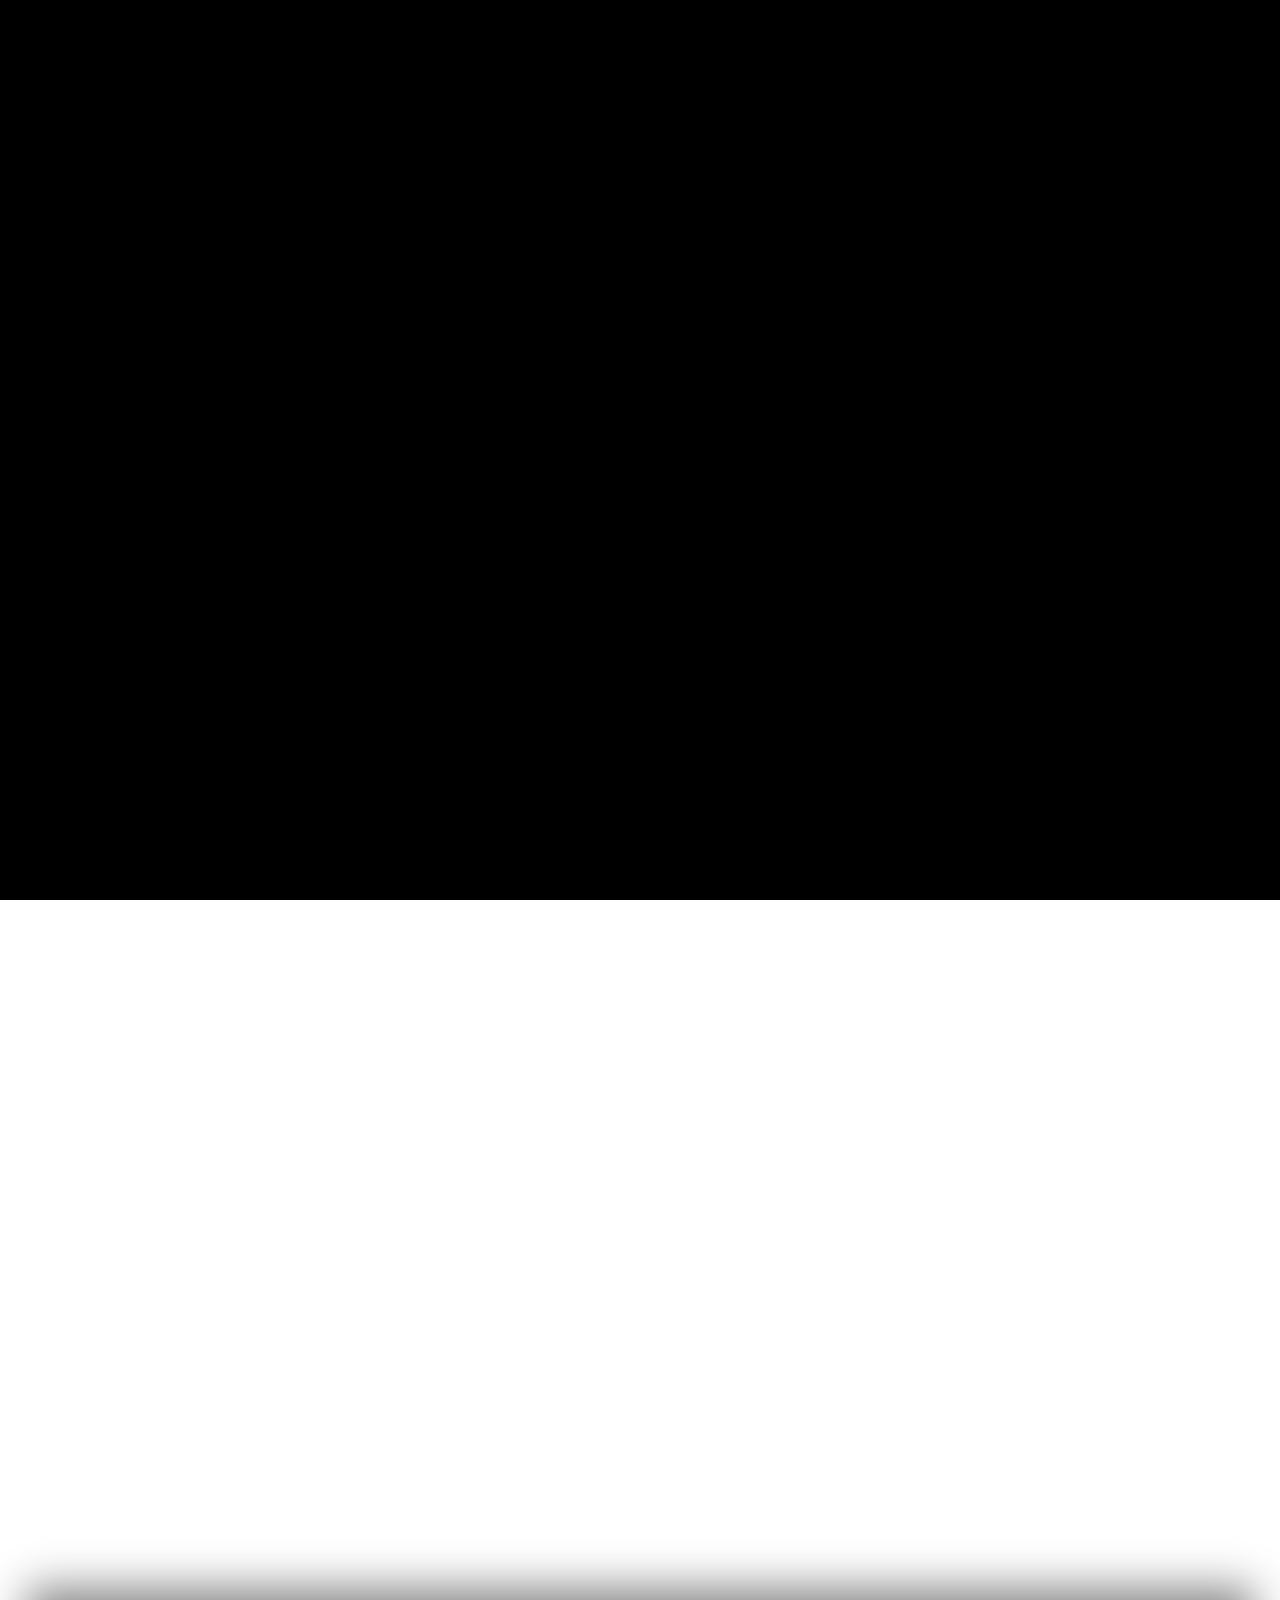
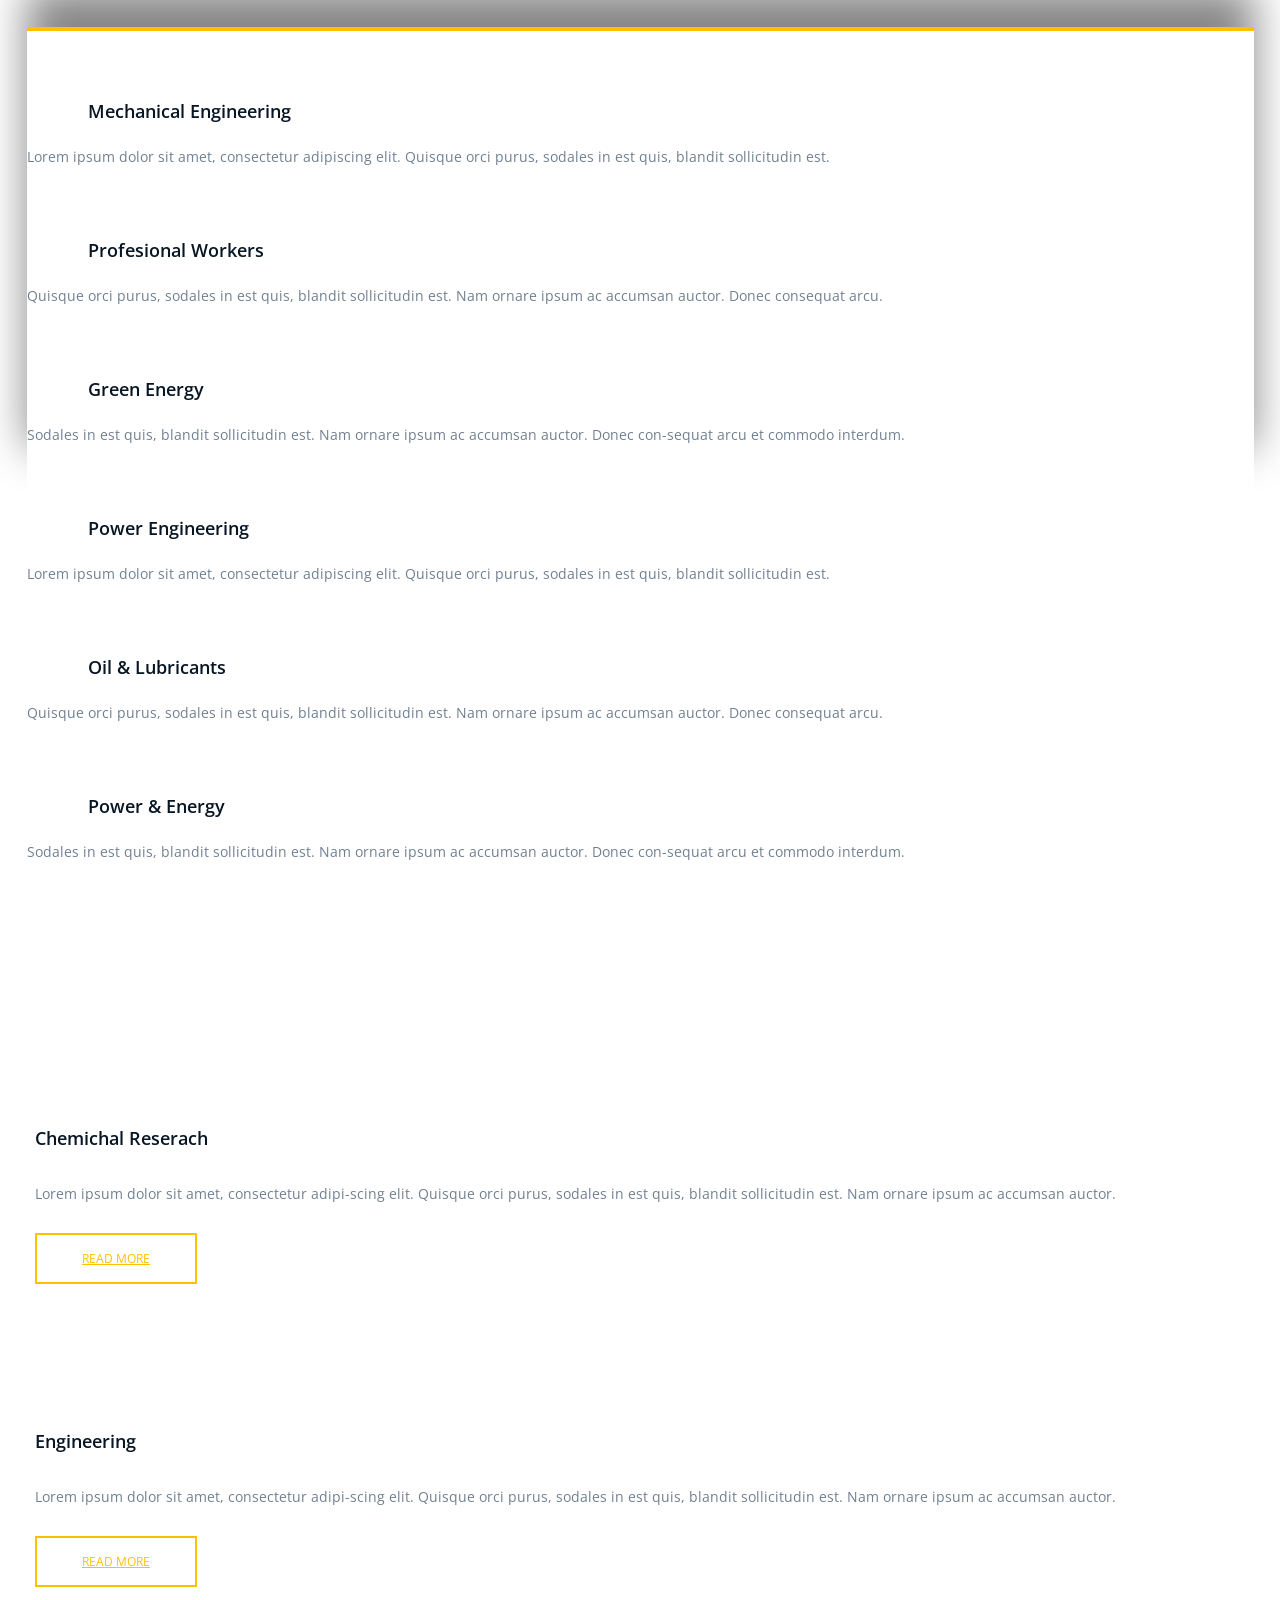
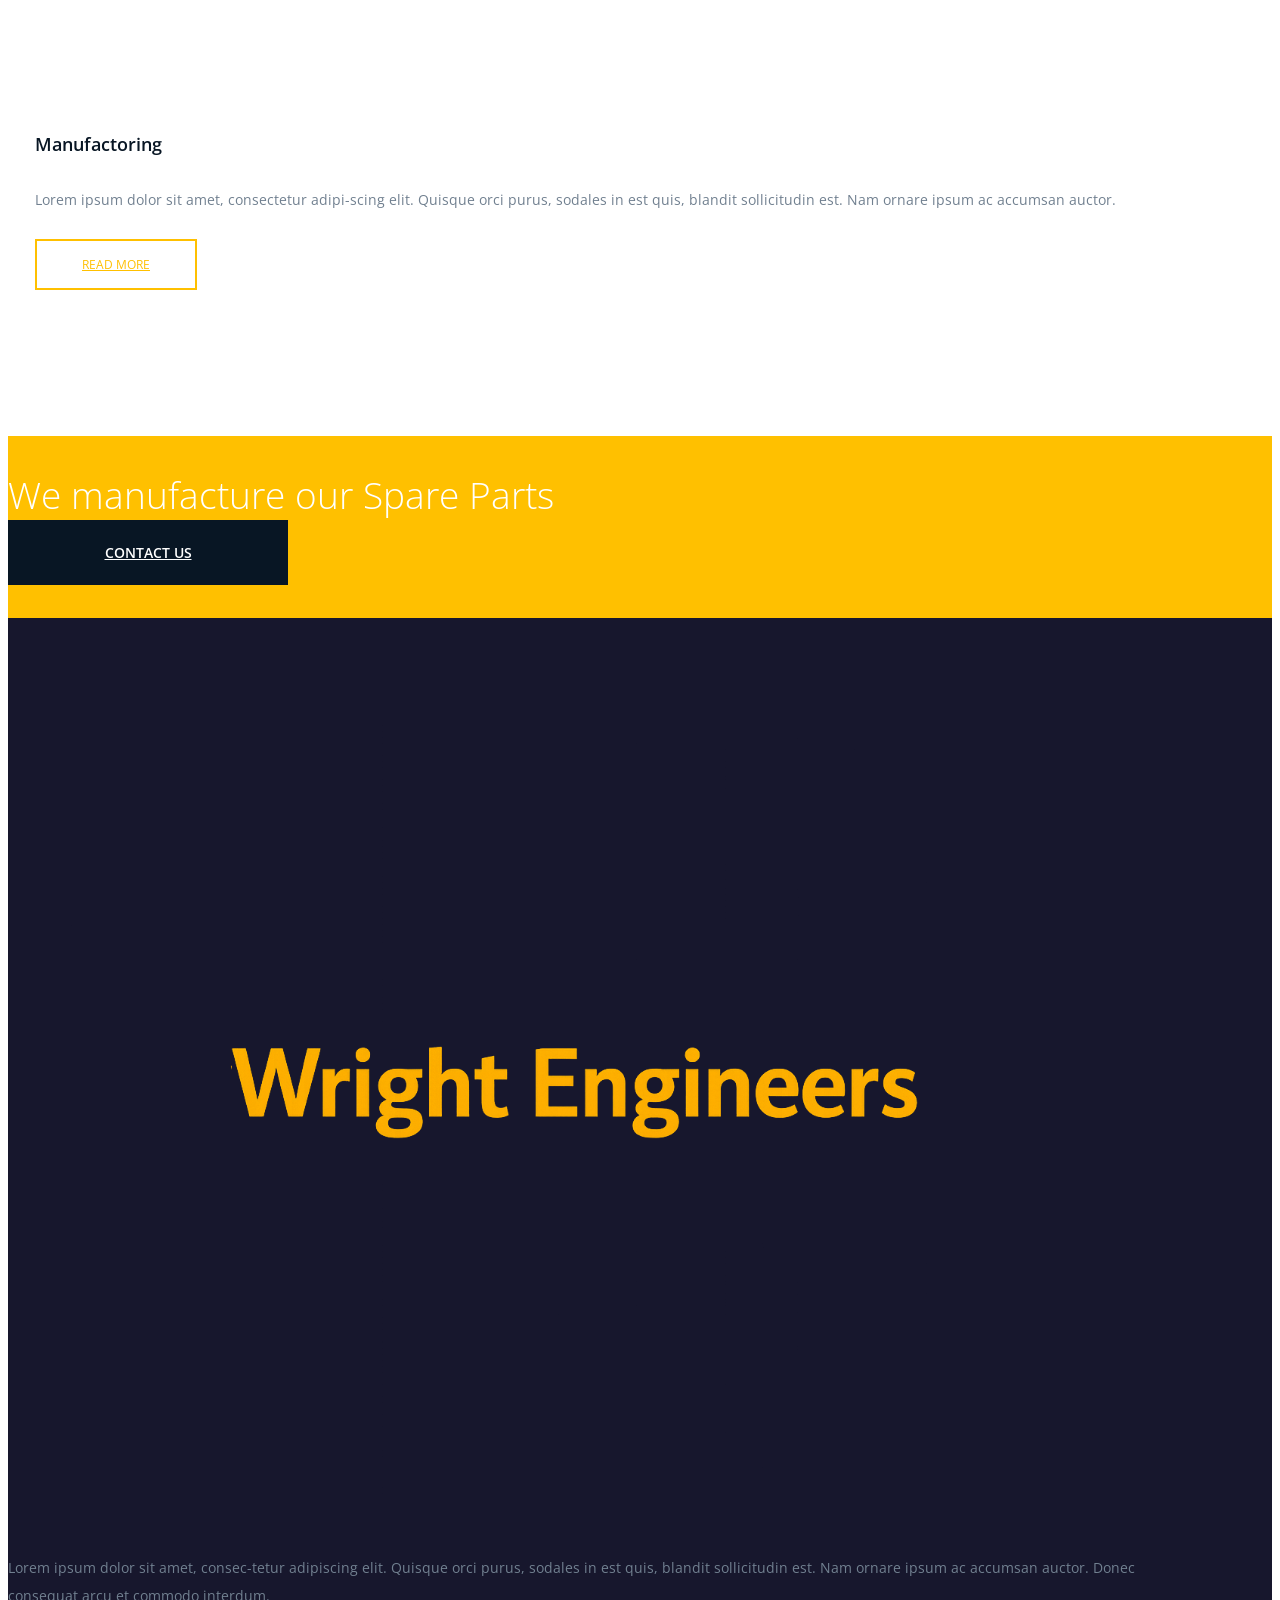
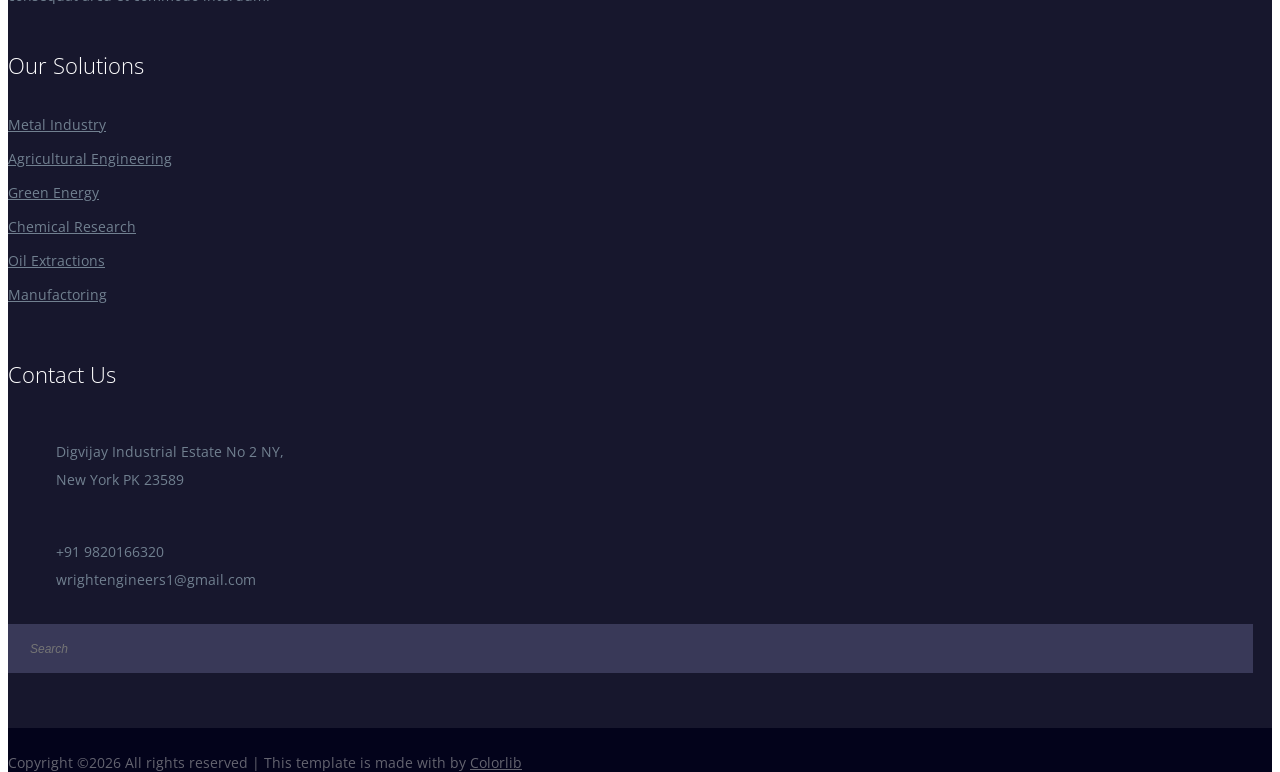
==== index.html @ 39ef2e61 "index update" ====
<!DOCTYPE html>
<html lang="zxx">
<head>
	<title>Wright Engineers</title>
	<meta charset="UTF-8">
	<meta name="description" content="Industry.INC HTML Template">
	<meta name="keywords" content="industry, html">
	<meta name="viewport" content="width=device-width, initial-scale=1.0">
	
	<!-- Favicon -->
	<link href="img/favicon.ico" rel="shortcut icon"/>

	<!-- Google font -->
	<link href="https://fonts.googleapis.com/css?family=Open+Sans:300,300i,400,400i,600,600i,700,700i&display=swap" rel="stylesheet">

	<!-- Stylesheets -->
	<link rel="stylesheet" href="css/bootstrap.min.css"/>
	<link rel="stylesheet" href="css/font-awesome.min.css"/>
	<link rel="stylesheet" href="css/magnific-popup.css"/>
	<link rel="stylesheet" href="css/slicknav.min.css"/>
	<link rel="stylesheet" href="css/owl.carousel.min.css"/>

	<!-- Main Stylesheets -->
	<link rel="stylesheet" href="css/style.css"/>


	<!--[if lt IE 9]>
		<script src="https://oss.maxcdn.com/html5shiv/3.7.2/html5shiv.min.js"></script>
		<script src="https://oss.maxcdn.com/respond/1.4.2/respond.min.js"></script>
	<![endif]-->

</head>
<body>
	<!-- Page Preloder -->
	<div id="preloder">
		<div class="loader"></div>
	</div>

	<!-- Header section  -->
	<header class="header-section clearfix">
		<div class="header-top">
			<div class="container-fluid">
				<div class="row">
					<div class="col-md-6">
						<p>Updated</p>
					</div>
					<div class="col-md-6 text-md-right">
						<p>Updated</p>
					</div>
				</div>
			</div>
		</div>
		<div class="site-navbar">
			<!-- Logo -->
			<a href="index.html" class="site-logo">
				<img src="img/logo.png" alt="">
			</a>
			<div class="header-right">
				<div class="header-info-box">
					<div class="hib-icon">
						<img src="img/icons/phone.png" alt="" class="">
					</div>
					<div class="hib-text">
						<h6>+91 9820166320</h6>
						<p>wrightengineers1@gmail.com</p>
					</div>
				</div>
				<div class="header-info-box">
					<div class="hib-icon">
						<img src="img/icons/map-marker.png" alt="" class="">
					</div>
					<div class="hib-text">
						<h6>Digvijay Industrial Estate No 2</h6>
						<p>Thane West, MH, India</p>
					</div>
				</div>
				<button class="search-switch"><i class="fa fa-search"></i></button>
			</div>
			<!-- Menu -->
			<nav class="site-nav-menu">
				<ul>
					<li class="active"><a href="index.html">Home</a></li>
					<li><a href="about.html">About us</a></li>
					<li><a href="solutions.html">Solutions</a>
						<ul class="sub-menu">
							<li><a href="elements.html">Elements</a></li>
						</ul>
					</li>
					
					<li><a href="contact.html">Contact</a></li>
				</ul>
			</nav>

		</div>
	</header>
	<!-- Header section end  -->
	
	<!-- Hero section  -->
	<section class="hero-section">
		<div class="hero-slider owl-carousel">
			<div class="hero-item set-bg" data-setbg="img/hero-slider/1.jpg">
				<div class="container">
					<div class="row">
						<div class="col-xl-8">
							<h2><span>Power</span><span>& Energy</span><span>Industry</span></h2>
							<a href="solutions.html" class="site-btn sb-white mr-4 mb-3">Our Services</a>
						</div>
					</div>
				</div>
			</div>
			<div class="hero-item set-bg" data-setbg="img/hero-slider/2.jpg">
				<div class="container">
					<div class="row">
						<div class="col-xl-8">
							<h2><span>Power</span><span>& Energy</span><span>Industry</span></h2>
							<a href="solutions.html" class="site-btn sb-white mr-4 mb-3">Our Services</a>
						</div>
					</div>
				</div>
			</div>
		</div>
	</section>
	<!-- Hero section end  -->

	<!-- Services section  -->
	<section class="services-section">
		<div class="services-warp">
			<div class="container">
				<div class="row">
					<div class="col-lg-4 col-md-6">
						<div class="service-item">
							<div class="si-head">
								<div class="si-icon">
									<img src="img/icons/cogwheel.png" alt="">
								</div>
								<h5>Mechanical Engineering</h5>
							</div>
							<p>Lorem ipsum dolor sit amet, consectetur adipiscing elit. Quisque orci purus, sodales in est quis, blandit sollicitudin est. </p>
						</div>
					</div>
					<div class="col-lg-4 col-md-6">
						<div class="service-item">
							<div class="si-head">
								<div class="si-icon">
									<img src="img/icons/helmet.png" alt="">
								</div>
								<h5>Profesional Workers</h5>
							</div>
							<p>Quisque orci purus, sodales in est quis, blandit sollicitudin est. Nam ornare ipsum ac accumsan auctor. Donec consequat arcu.</p>
						</div>
					</div>
					<div class="col-lg-4 col-md-6">
						<div class="service-item">
							<div class="si-head">
								<div class="si-icon">
									<img src="img/icons/wind-engine.png" alt="">
								</div>
								<h5>Green Energy</h5>
							</div>
							<p>Sodales in est quis, blandit sollicitudin est. Nam ornare ipsum ac accumsan auctor. Donec con-sequat arcu et commodo interdum. </p>
						</div>
					</div>
					<div class="col-lg-4 col-md-6">
						<div class="service-item">
							<div class="si-head">
								<div class="si-icon">
									<img src="img/icons/pollution.png" alt="">
								</div>
								<h5>Power Engineering</h5>
							</div>
							<p>Lorem ipsum dolor sit amet, consectetur adipiscing elit. Quisque orci purus, sodales in est quis, blandit sollicitudin est. </p>
						</div>
					</div>
					<div class="col-lg-4 col-md-6">
						<div class="service-item">
							<div class="si-head">
								<div class="si-icon">
									<img src="img/icons/pumpjack.png" alt="">
								</div>
								<h5>Oil & Lubricants</h5>
							</div>
							<p>Quisque orci purus, sodales in est quis, blandit sollicitudin est. Nam ornare ipsum ac accumsan auctor. Donec consequat arcu.</p>
						</div>
					</div>
					<div class="col-lg-4 col-md-6">
						<div class="service-item">
							<div class="si-head">
								<div class="si-icon">
									<img src="img/icons/light-bulb.png" alt="">
								</div>
								<h5>Power & Energy</h5>
							</div>
							<p>Sodales in est quis, blandit sollicitudin est. Nam ornare ipsum ac accumsan auctor. Donec con-sequat arcu et commodo interdum. </p>
						</div>
					</div>
				</div>
			</div>
		</div>
	</section>
	<!-- Services section end  -->

	<!-- Features section   -->
	<section class="features-section spad set-bg" data-setbg="img/features-bg.jpg">
		<div class="container">
			<div class="row">
				<div class="col-lg-4 col-md-6">
					<div class="feature-box">
						<img src="img/features/1.jpg" alt="">
						<div class="fb-text">
							<h5>Chemichal Reserach</h5>
							<p>Lorem ipsum dolor sit amet, consectetur adipi-scing elit. Quisque orci purus, sodales in est quis, blandit sollicitudin est. Nam ornare ipsum ac accumsan auctor. </p>
							<a href="" class="fb-more-btn">Read More</a>
						</div>
					</div>
				</div>
				<div class="col-lg-4 col-md-6">
					<div class="feature-box">
						<img src="img/features/2.jpg" alt="">
						<div class="fb-text">
							<h5>Engineering</h5>
							<p>Lorem ipsum dolor sit amet, consectetur adipi-scing elit. Quisque orci purus, sodales in est quis, blandit sollicitudin est. Nam ornare ipsum ac accumsan auctor. </p>
							<a href="" class="fb-more-btn">Read More</a>
						</div>
					</div>
				</div>
				<div class="col-lg-4 col-md-12">
					<div class="feature-box">
						<img src="img/features/3.jpg" alt="">
						<div class="fb-text">
							<h5>Manufactoring</h5>
							<p>Lorem ipsum dolor sit amet, consectetur adipi-scing elit. Quisque orci purus, sodales in est quis, blandit sollicitudin est. Nam ornare ipsum ac accumsan auctor. </p>
							<a href="" class="fb-more-btn">Read More</a>
						</div>
					</div>
				</div>
			</div>
		</div>
	</section>
	<!-- Features section end  -->


	<!-- Call to action section  -->
	<section class="cta-section">
		<div class="container">
			<div class="row">
				<div class="col-lg-9 d-flex align-items-center">
					<h2>We manufacture our Spare Parts</h2>
				</div>
				<div class="col-lg-3 text-lg-right" >
					<a href="contact.html" class="site-btn sb-dark">contact us</a>
				</div>
			</div>
		</div>
	</section>
	<!-- Call to action section end  -->

	
	<!-- Footer section -->
	<footer class="footer-section spad">
		<div class="container">
			<div class="row">
				<div class="col-lg-3 col-md-6">
					<div class="footer-widget about-widget">
						<img src="img/logo-light.png" alt="">
						<p>Lorem ipsum dolor sit amet, consec-tetur adipiscing elit. Quisque orci purus, sodales in est quis, blandit sollicitudin est. Nam ornare ipsum ac accumsan auctor. Donec consequat arcu et commodo interdum. </p>
						
					</div>
				</div>
				<div class="col-lg-3 col-md-6 col-sm-6">
					
				</div>
				<div class="col-lg-3 col-md-6 col-sm-6">
					<div class="footer-widget">
						<h2 class="fw-title">Our Solutions</h2>
						<ul>
							<li><a href="">Metal Industry</a></li>
							<li><a href="">Agricultural Engineering</a></li>
							<li><a href="">Green  Energy</a></li>
							<li><a href="">Chemical Research</a></li>
							<li><a href="">Oil Extractions</a></li>
							<li><a href="">Manufactoring</a></li>
						</ul>
					</div>
				</div>
				<div class="col-lg-3 col-md-6 col-sm-7">
					<div class="footer-widget">
						<h2 class="fw-title">Contact Us</h2>
						<div class="footer-info-box">
							<div class="fib-icon">
								<img src="img/icons/map-marker.png" alt="" class="">
							</div>
							<div class="fib-text">
								<p>Digvijay Industrial Estate No 2 NY,<br>New York PK 23589</p>
							</div>
						</div>
						<div class="footer-info-box">
							<div class="fib-icon">
								<img src="img/icons/phone.png" alt="" class="">
							</div>
							<div class="fib-text">
								<p>+91 9820166320<br>wrightengineers1@gmail.com</p>
							</div>
						</div>
						<form class="footer-search">
							<input type="text" placeholder="Search">
							<button><i class="fa fa-search"></i></button>
						</form>
					</div>
				</div>
			</div>
		</div>
		<div class="footer-buttom">
			<div class="container">
			<div class="row">
				<div class="col-lg-4 order-2 order-lg-1 p-0">
					<div class="copyright"><!-- Link back to Colorlib can't be removed. Template is licensed under CC BY 3.0. -->
Copyright &copy;<script>document.write(new Date().getFullYear());</script> All rights reserved | This template is made with <i class="fa fa-heart-o" aria-hidden="true"></i> by <a href="https://colorlib.com" target="_blank">Colorlib</a>
<!-- Link back to Colorlib can't be removed. Template is licensed under CC BY 3.0. -->
					</div>
				</div>
			</div>
		</div>
		</div>
	</footer>
	<!-- Footer section end -->

	<!-- Search model -->
	<div class="search-model">
		<div class="h-100 d-flex align-items-center justify-content-center">
			<div class="search-close-switch">+</div>
			<form class="search-model-form">
				<input type="text" id="search-input" placeholder="Search here.....">
			</form>
		</div>
	</div>
	<!-- Search model end -->
	
	<!--====== Javascripts & Jquery ======-->
	<script src="js/jquery-3.2.1.min.js"></script>
	<script src="js/bootstrap.min.js"></script>
	<script src="js/jquery.slicknav.min.js"></script>
	<script src="js/owl.carousel.min.js"></script>
	<script src="js/circle-progress.min.js"></script>
	<script src="js/jquery.magnific-popup.min.js"></script>
	<script src="js/main.js"></script>

	</body>
</html>
---- css/style.css ----
/* =================================
------------------------------------
  Template Name: Industry.INC 
	Description: Industry.INC HTML Template
	Author: colorlib
	Author URI: https://www.colorlib.com/
	Version: 1.0
	Created: colorlib
 ------------------------------------
 ====================================*/


/*----------------------------------------*/
/* Template default CSS
/*----------------------------------------*/

 html,
 body {
   height: 100%;
   font-family: "Open Sans", sans-serif;
   -webkit-font-smoothing: antialiased;
   font-smoothing: antialiased;
 }
 
 h1,
 h2,
 h3,
 h4,
 h5,
 h6 {
   margin: 0;
   color: #081624;
   font-weight: 600;
 }
 
 h1 {
   font-size: 70px;
 }
 
 h2 {
   font-size: 38px;
 }
 
 h3 {
   font-size: 30px;
 }
 
 h4 {
   font-size: 24px;
 }
 
 h5 {
   font-size: 18px;
 }
 
 h6 {
   font-size: 16px;
 }
 
 p {
   font-size: 14px;
   color: #718090;
   line-height: 2;
 }
 
 img {
   max-width: 100%;
 }
 
 input:focus,
 select:focus,
 button:focus,
 textarea:focus {
   outline: none;
 }
 
 a:hover,
 a:focus {
   text-decoration: none;
   outline: none;
 }
 
 ul,
 ol {
   padding: 0;
   margin: 0;
 }
 
 /*---------------------
 Helper CSS
  -----------------------*/
 
 .section-title {
   text-align: center;
 }
 
 .section-title h2 {
   font-size: 36px;
 }
 
 .set-bg {
   background-repeat: no-repeat;
   background-size: cover;
   background-position: top center;
 }
 
 .spad {
   padding-top: 103px;
   padding-bottom: 103px;
 }
 
 .text-white h1,
 .text-white h2,
 .text-white h3,
 .text-white h4,
 .text-white h5,
 .text-white h6,
 .text-white p,
 .text-white span,
 .text-white li,
 .text-white a {
   color: #fff;
 }
 
 /*---------------------
 Commom elements
  -----------------------*/
 
 .element {
   margin-bottom: 85px;
 }
 
 .element:last-child {
   margin-bottom: 0;
 }
 
 .element .el-title {
   font-weight: 300;
   font-size: 36px;
   margin-bottom: 50px;
 }
 
 /* buttons */
 
 .site-btn {
   display: inline-block;
   border: none;
   font-size: 14px;
   font-weight: 600;
   min-width: 186px;
   padding: 23px 47px;
   text-transform: uppercase;
   background: #ffc000;
   color: #fff;
   line-height: normal;
   cursor: pointer;
   text-align: center;
 }
 
 .site-btn:hover {
   color: #fff;
 }
 
 .site-btn.sb-dark {
   color: #fff;
   background: #081624;
 }
 
 .site-btn.sb-light-dark {
   color: #fff;
   background: #304a5f;
 }
 
 .site-btn.sb-light {
   color: #081624;
   background: #e3f0fa;
 }
 
 .site-btn.sb-white {
   color: #081624;
   background: #fff;
 }
 
 /* Preloder */
 
 #preloder {
   position: fixed;
   width: 100%;
   height: 100%;
   top: 0;
   left: 0;
   z-index: 999999;
   background: #000;
 }
 
 .loader {
   width: 40px;
   height: 40px;
   position: absolute;
   top: 50%;
   left: 50%;
   margin-top: -13px;
   margin-left: -13px;
   border-radius: 60px;
   animation: loader 0.8s linear infinite;
   -webkit-animation: loader 0.8s linear infinite;
 }
 
 @keyframes loader {
   0% {
     -webkit-transform: rotate(0deg);
     transform: rotate(0deg);
     border: 4px solid #f44336;
     border-left-color: transparent;
   }
   50% {
     -webkit-transform: rotate(180deg);
     transform: rotate(180deg);
     border: 4px solid #673ab7;
     border-left-color: transparent;
   }
   100% {
     -webkit-transform: rotate(360deg);
     transform: rotate(360deg);
     border: 4px solid #f44336;
     border-left-color: transparent;
   }
 }
 
 @-webkit-keyframes loader {
   0% {
     -webkit-transform: rotate(0deg);
     border: 4px solid #f44336;
     border-left-color: transparent;
   }
   50% {
     -webkit-transform: rotate(180deg);
     border: 4px solid #673ab7;
     border-left-color: transparent;
   }
   100% {
     -webkit-transform: rotate(360deg);
     border: 4px solid #f44336;
     border-left-color: transparent;
   }
 }
 
 /* Accordion */
 
 .accordion-area .panel {
   margin-bottom: 8px;
 }
 
 .accordion-area .panel-header {
   display: block;
   font-weight: 500;
   position: relative;
   background: #304a5f;
   color: #fff;
   -webkit-transition: all 0.4s ease-out 0s;
   transition: all 0.4s ease-out 0s;
 }
 
 .accordion-area .panel-header.active .panel-link {
   background: #ffc000;
 }
 
 .accordion-area .panel-header.active .panel-link.collapsed {
   background: #304a5f;
 }
 
 .accordion-area .panel-link:after {
   content: "+";
   position: absolute;
   font-size: 20px;
   right: 25px;
   top: 50%;
   color: #fff;
   line-height: 16px;
   margin-top: -8px;
   margin-left: -4px;
 }
 
 .accordion-area .panel-header.active .panel-link:after {
   content: "-";
   margin-top: -10px;
   color: #fff;
 }
 
 .accordion-area .panel-header.active .panel-link.collapsed:after {
   content: "+";
   color: #fff;
 }
 
 .accordion-area .panel-link {
   text-align: left;
   background-color: transparent;
   border: none;
   position: relative;
   width: 100%;
   padding: 16px 40px;
   padding-left: 30px;
   font-size: 20px;
   color: #fff;
   font-weight: 600;
   line-height: 1.35;
   cursor: pointer;
 }
 
 .accordion-area .panel-body p {
   margin-bottom: 0;
   padding: 25px 0 20px;
 }
 
 /* Tab */
 
 .tab-element .nav-tabs {
   border-bottom: none;
   margin-bottom: 15px;
 }
 
 .tab-element .nav-item {
   margin-right: 10px;
   margin-bottom: 10px;
 }
 
 .tab-element .nav-tabs .nav-link {
   text-align: left;
   background-color: #304a5f;
   border-radius: 0;
   position: relative;
   width: 100%;
   padding: 18px 38px;
   font-size: 16px;
   color: #fff;
   font-weight: 600;
   line-height: 1.35;
   cursor: pointer;
 }
 
 .tab-element .nav-tabs .nav-item:last-child {
   margin-right: 0;
 }
 
 .tab-element .nav-tabs .nav-link.active {
   background: #ffc000;
 }
 
 .tab-element .tab-pane p {
   margin-bottom: 0;
   line-height: 1.9;
 }
 
 .circle-progress {
   text-align: center;
   display: block;
   position: relative;
   margin-bottom: 30px;
 }
 
 .circle-progress canvas {
   -webkit-transform: rotate(90deg);
   transform: rotate(90deg);
 }
 
 .circle-progress .circle-warp {
   margin-bottom: 5px;
   position: relative;
 }
 
 .circle-progress h2 {
   position: absolute;
   width: 100%;
   top: 50%;
   margin-top: -20px;
   font-size: 30px;
   font-weight: 300;
   color: #ffc000;
 }
 
 .search-model {
   display: none;
   position: fixed;
   width: 100%;
   height: 100%;
   left: 0;
   top: 0;
   background: #000;
   z-index: 99999;
 }
 
 .search-model-form {
   padding: 0 15px;
 }
 
 .search-model-form input {
   width: 500px;
   font-size: 40px;
   border: none;
   border-bottom: 2px solid #333;
   background: none;
   color: #999;
 }
 
 .search-close-switch {
   position: absolute;
   width: 50px;
   height: 50px;
   background: #333;
   color: #fff;
   text-align: center;
   border-radius: 50%;
   padding-top: 6px;
   font-size: 26px;
   top: 30px;
   cursor: pointer;
   -webkit-transform: rotate(45deg);
   transform: rotate(45deg);
   font-weight: 300;
 }
 
 /*------------------
 Header section
  ---------------------*/
 
 .header-top {
   padding: 14px 40px;
   background: #081624;
 }
 
 .header-top p {
   margin-bottom: 0;
   color: #718090;
   font-size: 12px;
   line-height: 1;
 }
 
 .site-logo {
   display: inline-block;
   margin-right: 100px;
   padding-left: 63px;
 }
 
 .header-right {
   float: right;
   padding-right: 83px;
   position: relative;
 }
 
 .header-info-box {
   display: inline-block;
   margin-right: 40px;
   padding: 21px 0 15px;
 }
 
 .header-info-box .hib-icon {
   float: left;
   margin-right: 13px;
 }
 
 .header-info-box .hib-text {
   overflow: hidden;
 }
 
 .header-info-box .hib-text h6 {
   font-weight: 400;
   font-size: 14px;
 }
 
 .header-info-box .hib-text p {
   margin-bottom: 0;
 }
 
 .search-switch {
   position: absolute;
   right: 0;
   top: 0;
   width: 83px;
   height: 100%;
   max-height: 86px;
   color: #fff;
   font-size: 25px;
   border: none;
   background: #ffc000;
 }
 
 .search-switch-warp {
   padding-top: 20px;
 }
 
 .search-switch-warp .search-switch {
   display: block;
   width: 100%;
   position: relative;
   font-size: 16px;
   padding: 10px;
 }
 
 .site-nav-menu {
   display: -webkit-inline-box;
   display: -ms-inline-flexbox;
   display: inline-flex;
 }
 
 .site-nav-menu ul {
   list-style: none;
 }
 
 .site-nav-menu ul li {
   display: inline-block;
   position: relative;
 }
 
 .site-nav-menu ul li a {
   display: block;
   padding: 32px 16px;
   margin-right: 35px;
   font-size: 15px;
   font-weight: 600;
   color: #081624;
   position: relative;
 }
 
 .site-nav-menu ul li a:after {
   position: absolute;
   content: "";
   width: 0;
   height: 7px;
   left: 0;
   bottom: 0;
   background: #ffc000;
   -webkit-transition: all 0.4s;
   transition: all 0.4s;
 }
 
 .site-nav-menu ul li .sub-menu {
   position: absolute;
   top: 100%;
   left: 0;
   width: 220px;
   background: #fff;
   visibility: hidden;
   opacity: 0;
   margin-top: 50px;
   padding: 15px 0 10px;
   text-align: left;
   -webkit-box-shadow: 0 15px 50px 1px rgba(0, 0, 0, 0.13);
   box-shadow: 0 15px 50px 1px rgba(0, 0, 0, 0.13);
   -webkit-transition: all 0.4s;
   transition: all 0.4s;
 }
 
 .site-nav-menu ul li .sub-menu li {
   display: block;
 }
 
 .site-nav-menu ul li .sub-menu li a {
   padding: 8px 25px;
   text-transform: none;
   margin-right: 0;
 }
 
 .site-nav-menu ul li .sub-menu li a:hover {
   color: #ffc000;
 }
 
 .site-nav-menu ul li .sub-menu li a:after {
   display: none;
 }
 
 .site-nav-menu ul li:hover a:after {
   width: 100%;
 }
 
 .site-nav-menu ul li:hover .sub-menu {
   visibility: visible;
   opacity: 1;
   margin-top: 0;
   z-index: 99;
 }
 
 .site-nav-menu ul li.active a:after {
   width: 100%;
 }
 
 .slicknav_menu {
   display: none;
 }
 
 /* ----------------
  Hero Section
  ---------------------*/
 
 .hero-slider .owl-nav button.owl-prev,
 .hero-slider .owl-nav button.owl-next {
   position: absolute;
   width: 84px;
   height: 84px;
   top: calc( 50% - 42px);
   left: 0;
   font-size: 30px;
   color: #081624;
   background: #fff;
   -webkit-transition: all 0.4s;
   transition: all 0.4s;
 }
 
 .hero-slider .owl-nav button.owl-prev:hover,
 .hero-slider .owl-nav button.owl-next:hover {
   color: #fff;
   background: #ffc000;
 }
 
 .hero-slider .owl-nav button.owl-next {
   left: auto;
   right: 0;
 }
 
 .hero-item {
   height: 777px;
   display: -webkit-box;
   display: -ms-flexbox;
   display: flex;
   -webkit-box-align: center;
   -ms-flex-align: center;
   align-items: center;
 }
 
 .hero-item h2 {
   font-size: 90px;
   font-weight: 300;
   color: #fff;
   margin-bottom: 34px;
   opacity: 0;
   top: 50px;
   position: relative;
 }
 
 .hero-item h2 span {
   padding-left: 25px;
   padding-bottom: 15px;
   display: inline-block;
   background: #ffc000;
 }
 
 .hero-item h2 span:nth-child(1) {
   color: #081624;
 }
 
 .hero-item h2 span:nth-child(2) {
   padding-right: 14px;
 }
 
 .hero-item h2 span:last-child {
   padding-right: 30px;
 }
 
 .hero-item .site-btn {
   opacity: 0;
   top: 50px;
   position: relative;
 }
 
 .hero-slider .owl-item.active .hero-item h2,
 .hero-slider .owl-item.active .hero-item .site-btn {
   top: 0;
   opacity: 1;
 }
 
 .hero-slider .owl-item.active .hero-item h2 {
   -webkit-transition: all 0.5s ease 0.2s;
   transition: all 0.5s ease 0.2s;
 }
 
 .hero-slider .owl-item.active .hero-item .site-btn {
   -webkit-transition: all 0.5s ease 0.4s;
   transition: all 0.5s ease 0.4s;
 }
 
 .hero-slider .owl-item.active .hero-item .site-btn:last-child {
   -webkit-transition: all 0.5s ease 0.6s;
   transition: all 0.5s ease 0.6s;
 }
 
 /* ----------------
 Service Section
  ---------------------*/
 
 .services-warp {
   padding-top: 56px;
   padding-bottom: 30px;
   max-width: 1227px;
   margin: -91px auto 0;
   background: #fff;
   position: relative;
   -webkit-box-shadow: 0 0 0 #00000075;
   box-shadow: 0 0 0 #00000075;
   z-index: 99;
 }
 
 .services-warp:after,
 .services-warp::before {
   position: absolute;
   content: "";
   width: 100%;
   height: 50%;
   top: 0;
   left: 0;
   z-index: -2;
   -webkit-box-shadow: 0 -43px 41px rgba(0, 0, 0, 0.48);
   box-shadow: 0 -43px 41px rgba(0, 0, 0, 0.48);
 }
 
 .services-warp::before {
   background: #fff;
   height: 100%;
   top: -4px;
   -webkit-box-shadow: 0 0 0 #000;
   box-shadow: 0 0 0 #000;
   border-top: 4px solid #ffc000;
   z-index: -1;
 }
 
 .service-item {
   margin-bottom: 55px;
   padding-right: 20px;
 }
 
 .service-item .si-head {
   overflow: hidden;
   margin-bottom: 20px;
 }
 
 .service-item .si-icon {
   float: left;
   width: 61px;
 }
 
 .service-item h5 {
   overflow: hidden;
   padding-top: 12px;
 }
 
 .service-item p {
   margin-bottom: 0;
 }
 
 /* ----------------
  Features Section
  ---------------------*/
 
 .features-section {
   padding-bottom: 73px;
 }
 
 .feature-box {
   margin-bottom: 30px;
 }
 
 .feature-box .fb-text {
   padding: 50px 27px 43px;
   background: #fff;
 }
 
 .feature-box img {
   min-width: 100%;
 }
 
 .feature-box h5 {
   margin-bottom: 30px;
 }
 
 .feature-box p {
   margin-bottom: 25px;
 }
 
 .feature-box .fb-more-btn {
   display: inline-block;
   color: #ffc000;
   font-size: 12px;
   text-transform: uppercase;
   border: 2px solid #ffc000;
   padding: 15px;
   min-width: 128px;
   text-align: center;
 }
 
 .feature-box .fb-more-btn:hover {
   background: #ffc000;
   color: #fff;
 }
 
 /* ----------------
  Clients Section
  ---------------------*/
 
 .client-text {
   text-align: center;
   margin-bottom: 90px;
 }
 
 .client-text h2 {
   font-weight: 300;
   margin-bottom: 40px;
 }
 
 .client-text p {
   font-size: 18px;
 }
 
 .client-slider .single-brand {
   display: table;
   height: 80px;
   width: 100%;
 }
 
 .client-slider .single-brand a {
   display: table-cell;
   vertical-align: middle;
   text-align: center;
 }
 
 .client-slider .single-brand a img {
   width: auto;
   margin: 0 auto;
   -webkit-filter: grayscale(100%);
   filter: grayscale(100%);
   -webkit-transition: all 0.4s;
   transition: all 0.4s;
 }
 
 .client-slider .single-brand a:hover img {
   -webkit-filter: grayscale(0%);
   filter: grayscale(0%);
 }
 
 /* ----------------------
  Testimonial Section
 ------------------------*/
 
 .testimonial-bg {
   height: 100%;
 }
 
 .testimonial-box {
   padding: 100px 15px 70px;
   background: #17172d;
 }
 
 .testimonial-box .testi-box-warp {
   max-width: 740px;
   margin: 0 auto;
 }
 
 .testimonial-box h2 {
   color: #fff;
   font-weight: 300;
   margin-bottom: 40px;
 }
 
 .testimonial-slider .owl-dots {
   display: -webkit-box;
   display: -ms-flexbox;
   display: flex;
 }
 
 .testimonial-slider .owl-dots .owl-dot {
   width: 8px;
   height: 8px;
   border-radius: 15px;
   margin-right: 12px;
   background: #fff;
 }
 
 .testimonial-slider .owl-dots .owl-dot.active {
   background: #ffc000;
 }
 
 .testimonial {
   padding-bottom: 70px;
 }
 
 .testimonial p {
   font-size: 18px;
   font-style: italic;
   margin-bottom: 55px;
 }
 
 .testimonial .testi-thumb {
   width: 82px !important;
   height: 82px;
   float: left;
   margin-right: 33px;
   border-radius: 50%;
 }
 
 .testimonial h5 {
   font-weight: 400;
   font-size: 18px;
   color: #fff;
   padding-top: 20px;
 }
 
 .testimonial span {
   font-size: 12px;
   color: #718090;
 }
 
 /* ------------------------
  Call to action section
 ------------------------*/
 
 .cta-section {
   padding: 33px 0;
   background: #ffc000;
 }
 
 .cta-section h2 {
   color: #fff;
   font-size: 37px;
   font-weight: 300;
 }
 
 /* ----------------
  Video Section
 ---------------------*/
 
 .video-text h2 {
   font-weight: 300;
   margin-bottom: 40px;
 }
 
 .video-text p {
   line-height: 2;
   margin-bottom: 50px;
 }
 
 .video-box {
   height: 100%;
   display: -webkit-box;
   display: -ms-flexbox;
   display: flex;
   -webkit-box-align: center;
   -ms-flex-align: center;
   align-items: center;
   -webkit-box-pack: center;
   -ms-flex-pack: center;
   justify-content: center;
 }
 
 .video-box a {
   display: -webkit-box;
   display: -ms-flexbox;
   display: flex;
   width: 88px;
   height: 88px;
   -webkit-box-align: center;
   -ms-flex-align: center;
   align-items: center;
   -webkit-box-pack: center;
   -ms-flex-pack: center;
   justify-content: center;
   font-size: 27px;
   border-radius: 50%;
   color: #fff;
   background: rgba(255, 255, 255, 0.27);
 }
 
 /* ----------------
  Footer Section
 ---------------------*/
 
 .footer-section {
   background: #17172d;
   padding-bottom: 0;
 }
 
 .footer-widget {
   margin-bottom: 40px;
 }
 
 .footer-widget.about-widget {
   padding-right: 15px;
 }
 
 .footer-widget.about-widget img {
   margin-bottom: 40px;
 }
 
 .footer-widget.about-widget p {
   margin-bottom: 35px;
 }
 
 .footer-widget .fw-title {
   font-size: 22px;
   font-weight: 300;
   color: #fff;
   margin-bottom: 35px;
 }
 
 .footer-widget ul {
   list-style: none;
   display: inline-block;
 }
 
 .footer-widget ul li a {
   display: block;
   font-size: 14px;
   color: #718090;
   margin-bottom: 15px;
 }
 
 .footer-widget .footer-search {
   position: relative;
 }
 
 .footer-widget .footer-search input {
   width: 100%;
   height: 47px;
   padding-right: 47px;
   padding-left: 22px;
   font-size: 12px;
   color: #718090;
   font-style: italic;
   border: none;
   background: #393958;
 }
 
 .footer-widget .footer-search button {
   position: absolute;
   width: 47px;
   height: 100%;
   right: 0;
   top: 0;
   color: #ffc000;
   font-size: 12px;
   border: none;
   background: transparent;
 }
 
 .footer-social a {
   display: -webkit-inline-box;
   display: -ms-inline-flexbox;
   display: inline-flex;
   width: 41px;
   height: 41px;
   color: #fff;
   margin-right: 14px;
   margin-bottom: 14px;
   border-radius: 13px;
   -webkit-box-align: center;
   -ms-flex-align: center;
   align-items: center;
   -webkit-box-pack: center;
   -ms-flex-pack: center;
   justify-content: center;
   background: #39334f;
   -webkit-transition: all 0.4s;
   transition: all 0.4s;
 }
 
 .footer-social a:hover {
   background: #ffc000;
 }
 
 .footer-info-box {
   margin-bottom: 30px;
 }
 
 .footer-info-box .fib-icon {
   float: left;
   width: 48px;
   padding-top: 8px;
 }
 
 .footer-info-box .fib-text {
   overflow: hidden;
 }
 
 .footer-info-box .fib-text p {
   margin-bottom: 0;
 }
 
 .footer-buttom {
   margin-top: 55px;
   background: #03031b;
 }
 
 .copyright {
   color: #646470;
   font-size: 14px;
   padding-top: 25px;
 }
 
 .copyright a {
   color: #646470;
   text-decoration: underline;
 }
 
 .copyright a:hover {
   color: #ffc000;
 }
 
 .footer-menu {
   list-style: none;
   text-align: right;
 }
 
 .footer-menu li {
   display: inline-block;
 }
 
 .footer-menu li a {
   display: block;
   padding: 21px 17px;
   margin-left: 13px;
   font-size: 15px;
   color: #646470;
   position: relative;
 }
 
 .footer-menu li a:after {
   position: absolute;
   content: "";
   width: 0;
   height: 1px;
   left: 0;
   bottom: 0;
   background: #ffc000;
   -webkit-transition: all 0.4s;
   transition: all 0.4s;
 }
 
 .footer-menu li:hover a:after,
 .footer-menu li.active a:after {
   width: 100%;
 }
 
 /* ----------------
 ===================
  Other Pages
 ==================
 -------------------*/
 
 .page-top-section {
   height: 366px;
   display: -webkit-box;
   display: -ms-flexbox;
   display: flex;
   -webkit-box-align: center;
   -ms-flex-align: center;
   align-items: center;
 }
 
 .page-top-section h2 {
   font-weight: 300;
   color: #fff;
   margin-bottom: 25px;
 }
 
 .page-top-section p {
   color: #fff;
   margin-bottom: 35px;
 }
 
 /* ---------------
  About Page
 ------------------*/
 
 .about-text h2 {
   font-weight: 300;
   margin-bottom: 30px;
 }
 
 .about-text p {
   line-height: 2.2;
   margin-bottom: 35px;
 }
 
 .about-text .sign {
   float: left;
   margin-right: 33px;
 }
 
 .about-text .sign-info {
   padding-top: 20px;
 }
 
 .about-text .sign-info h5 {
   font-size: 18px;
 }
 
 .about-text .sign-info span {
   font-size: 14px;
   color: #ffc000;
 }
 
 .milestones-section {
   padding-top: 135px;
   padding-bottom: 105px;
 }
 
 .milestones-section .milestone-text span {
   color: #fff;
 }
 
 .milestone {
   display: -webkit-box;
   display: -ms-flexbox;
   display: flex;
   margin-bottom: 40px;
 }
 
 .milestone-icon {
   display: -webkit-box;
   display: -ms-flexbox;
   display: flex;
   -webkit-box-align: end;
   -ms-flex-align: end;
   align-items: flex-end;
   width: 81px;
   padding-bottom: 5px;
 }
 
 .milestone-text {
   overflow: hidden;
 }
 
 .milestone-text span {
   font-size: 18px;
   font-weight: 600;
   color: #081624;
 }
 
 .milestone-text h2 {
   font-size: 60px;
   font-weight: 300;
   line-height: 0.9;
   margin-bottom: 5px;
   color: #ffc000;
 }
 
 .milestone-text p {
   color: #718090;
   margin-bottom: 0;
 }
 
 .team-text {
   text-align: center;
   margin-bottom: 45px;
 }
 
 .team-text h2 {
   font-weight: 300;
   margin-bottom: 40px;
 }
 
 .team-text p {
   font-size: 18px;
   line-height: 2;
 }
 
 .team-member {
   margin-top: 35px;
   position: relative;
   -webkit-transition: all 0.3s;
   transition: all 0.3s;
   -webkit-box-shadow: 0 0 200px rgba(0, 0, 0, 0);
   box-shadow: 0 0 200px rgba(0, 0, 0, 0);
 }
 
 .team-member:after {
   position: absolute;
   content: "";
   width: 100%;
   height: 100%;
   left: 0;
   top: 0;
   border: 2px solid #e3f0fa;
   opacity: 1;
   -webkit-transition: all 0.3s;
   transition: all 0.3s;
 }
 
 .team-member img {
   position: relative;
   z-index: 2;
 }
 
 .team-member .member-info {
   position: relative;
   text-align: center;
   padding: 40px 20px 47px;
   z-index: 3;
 }
 
 .team-member .member-info h3 {
   font-size: 20px;
 }
 
 .team-member .member-info p {
   margin-bottom: 20px;
 }
 
 .team-member .member-info .site-btn {
   min-width: 127px;
 }
 
 .team-member:hover {
   -webkit-box-shadow: 0 26px 49px rgba(0, 0, 0, 0.17);
   box-shadow: 0 26px 49px rgba(0, 0, 0, 0.17);
 }
 
 .team-member:hover:after {
   opacity: 0;
 }
 
 /* -----------------
  Solutions Page
 --------------------*/
 
 .services-2-section {
   padding-bottom: 50px;
 }
 
 .service-text {
   text-align: center;
 }
 
 .service-text h2 {
   font-weight: 300;
   line-height: 1.3;
   margin-bottom: 60px;
 }
 
 .reserch-section {
   background: #0e2b43;
 }
 
 .reserch-tab-menu {
   display: block;
   border-bottom: none;
 }
 
 .reserch-tab-menu li.nav-item {
   display: block;
 }
 
 .reserch-tab-menu li.nav-item a.nav-link {
   display: block;
   padding: 15px 29px;
   margin-bottom: 8px;
   border: none;
   color: #fff;
   font-size: 20px;
   line-height: 1.45;
   border-radius: 0;
   background: #304a5f;
 }
 
 .reserch-tab-menu li.nav-item a.nav-link.active {
   background: #ffc000;
 }
 
 .reserch-tab {
   margin-bottom: 70px;
 }
 
 .reserch-tab h2 {
   font-weight: 300;
   color: #fff;
   margin-bottom: 35px;
 }
 
 .reserch-tab p {
   margin-bottom: 30px;
 }
 
 .reserch-text {
   margin-bottom: 60px;
 }
 
 .reserch-text h5 {
   font-size: 20px;
   color: #fff;
   margin-bottom: 50px;
 }
 
 .reserch-info-warp {
   padding-top: 36px;
 }
 
 .reserch-info-warp .info-box {
   margin-top: 36px;
 }
 
 .info-box {
   background: #304a5f;
   padding: 60px 39px 58px;
   margin-bottom: 33px;
 }
 
 .info-box h3 {
   font-size: 22px;
   font-weight: 300;
   color: #fff;
   margin-bottom: 25px;
 }
 
 .info-box p {
   margin-bottom: 50px;
 }
 
 .info-box .footer-info-box {
   margin-bottom: 39px;
 }
 
 .info-box a {
   font-size: 14px;
   color: #ffc000;
   text-decoration: underline;
 }
 
 .circle-progress-warp .circle-progress {
   padding-top: 70px;
 }
 
 .single-progress-item {
   margin-top: 20px;
   position: relative;
 }
 
 .single-progress-item:last-child {
   margin-bottom: 0;
 }
 
 .single-progress-item p {
   padding-top: 20px;
   color: #fff;
 }
 
 .progress-bar-style {
   display: block;
   height: 6px;
   position: relative;
   width: 100%;
   background: #304a5f;
 }
 
 .progress-bar-style .bar-inner {
   position: absolute;
   height: 100%;
   left: 0;
   top: 0;
   background: #ffc000;
 }
 
 .progress-bar-style .bar-inner span {
   position: absolute;
   width: 54px;
   height: 40px;
   right: 0;
   top: 22px;
   padding-top: 8px;
   color: #fff;
   font-weight: 400;
   font-size: 14px;
   text-align: center;
 }
 
 /* ----------------
  Blog Page
 ---------------------*/
 
 .sb-widget {
   margin-bottom: 58px;
 }
 
 .sb-widget .sb-title {
   font-size: 20px;
   padding-top: 17px;
   margin-bottom: 45px;
   position: relative;
   font-weight: 600;
 }
 
 .sb-widget .sb-title::before {
   position: absolute;
   content: "";
   width: 65px;
   height: 6px;
   left: 0;
   top: 0;
   background: #ffc000;
   -webkit-transition: all 0.4s;
   transition: all 0.4s;
 }
 
 .sb-widget ul {
   list-style: none;
 }
 
 .sb-widget ul li a {
   display: block;
   padding: 10px 0 14px;
   color: #718090;
   font-size: 14px;
   border-bottom: 1px solid #e3f0fa;
   -webkit-transition: all 0.3s;
   transition: all 0.3s;
 }
 
 .sb-widget ul li a:hover {
   color: #ffc000;
   border-bottom: 1px solid #ffc000;
 }
 
 .sb-widget .sb-search {
   position: relative;
 }
 
 .sb-widget .sb-search input {
   width: 100%;
   height: 47px;
   padding-right: 47px;
   padding-left: 22px;
   font-size: 12px;
   color: #718090;
   font-style: italic;
   border: none;
   background: #f7fafd;
 }
 
 .sb-widget .sb-search button {
   position: absolute;
   width: 47px;
   height: 100%;
   right: 0;
   top: 0;
   color: #ffc000;
   font-size: 12px;
   border: none;
   background: transparent;
 }
 
 .recent-post .rp-item {
   overflow: hidden;
   padding-bottom: 22px;
   margin-bottom: 23px;
   border-bottom: 1px solid #e3f0fa;
 }
 
 .recent-post .rp-item img {
   float: left;
   margin-right: 12px;
 }
 
 .recent-post .rp-item .rp-text {
   overflow: hidden;
   padding-top: 2px;
 }
 
 .recent-post .rp-item p {
   margin-bottom: 0;
 }
 
 .recent-post .rp-item .rp-date {
   display: inline-block;
   font-size: 12px;
   color: #fff;
   padding: 4px 13px;
   line-height: 1.3;
   background: #ffc000;
 }
 
 .blog-post {
   margin-bottom: 75px;
 }
 
 .blog-post .blog-thumb {
   height: 331px;
   padding-top: 15px;
   margin-bottom: 20px;
 }
 
 .blog-post .blog-date {
   display: inline-block;
   padding: 12px 27px;
   color: #fff;
   font-size: 14px;
   background: #17172d;
 }
 
 .blog-post .blog-metas {
   padding-bottom: 8px;
   margin-bottom: 20px;
   border-bottom: 1px solid #e3f0fa;
 }
 
 .blog-post .blog-meta {
   display: inline-block;
   font-size: 12px;
   color: #718090;
   padding-left: 22px;
   position: relative;
   padding-right: 12px;
   margin-right: 6px;
   margin-bottom: 10px;
 }
 
 .blog-post .blog-meta:last-child {
   margin-right: 0;
   padding-right: 0;
 }
 
 .blog-post .blog-meta:last-child::before {
   display: none;
 }
 
 .blog-post .blog-meta::before {
   position: absolute;
   content: "/";
   top: 0;
   right: 0;
   font-size: 12px;
   color: #718090;
 }
 
 .blog-post .blog-meta:after {
   position: absolute;
   content: "";
   width: 18px;
   height: 18px;
   left: 0;
   top: 0;
   background-image: url("../img/blog/blog-icons.png");
   background-repeat: no-repeat;
   background-size: auto;
 }
 
 .blog-post .blog-meta.meta-author:after {
   background-position: center left -2px;
 }
 
 .blog-post .blog-meta.meta-cata:after {
   background-position: center left -24px;
 }
 
 .blog-post .blog-meta.meta-comment:after {
   background-position: center left -48px;
 }
 
 .blog-post .blog-meta a {
   color: #718090;
 }
 
 .blog-post h2 {
   font-weight: 300;
   font-size: 36px;
   margin-bottom: 30px;
 }
 
 .blog-post p {
   margin-bottom: 30px;
 }
 
 .blog-post .read-more {
   min-width: 138px;
 }
 
 .site-pagination a {
   display: inline-block;
   height: 49px;
   font-size: 14px;
   font-weight: 500;
   color: #081624;
   padding: 13px 0;
   margin-right: -1px;
 }
 
 .site-pagination a.current {
   color: #fff;
   background: #ffc000;
   padding: 13px 15px;
 }
 
 .site-pagination a.next {
   color: #718090;
 }
 
 /* ----------------
  Contact Page
 ---------------------*/
 
 .map-section {
   position: relative;
   padding: 115px 0 110px;
 }
 
 .map-section .container {
   position: relative;
   z-index: 5;
 }
 
 .map-info {
   max-width: 293px;
   padding: 79px 25px 75px;
   background: #ffc000;
   position: relative;
 }
 
 .map-info::after {
   position: absolute;
   content: "";
   left: 0;
   bottom: -17px;
   border-left: 27px solid #ffc000;
   border-top: 0px solid transparent;
   border-bottom: 17px solid transparent;
 }
 
 .map-info img {
   margin-bottom: 45px;
 }
 
 .map-info p {
   color: #fff;
 }
 
 .map {
   position: absolute;
   width: 100%;
   height: 100%;
   top: 0;
   right: 0;
 }
 
 .map iframe {
   position: absolute;
   width: 100%;
   height: 100%;
   top: 0;
   right: 0;
 }
 
 .contact-text h2 {
   font-weight: 300;
   margin-bottom: 35px;
 }
 
 .contact-text p {
   margin-bottom: 70px;
 }
 
 .contact-text .header-info-box {
   display: block;
   padding: 0;
   margin-bottom: 30px;
 }
 
 .contact-form {
   margin-bottom: 10px;
 }
 
 .contact-form input,
 .contact-form textarea {
   width: 100%;
   height: 54px;
   padding: 20px 25px;
   font-size: 14px;
   font-weight: 500;
   font-style: italic;
   color: #718090;
   border: none;
   border-bottom: 3px solid #e3f0fa;
   margin-bottom: 28px;
   background: #f7fafd;
 }
 
 .contact-form input:focus,
 .contact-form textarea:focus {
   border-bottom: 3px solid #ffc000;
 }
 
 .contact-form textarea {
   height: 209px;
 }
 
 .contact-form .site-btn {
   min-width: 156px;
 }
 
 /* ----------------
 Responsive
  ---------------------*/
 
 @media (min-width: 1200px) {
   .container {
     max-width: 1176px;
   }
 }
 
 @media only screen and (min-width: 1200px) and (max-width: 1595px) {
   .site-logo {
     margin-right: 20px;
     padding-left: 15px;
   }
   .header-right {
     padding-right: 60px;
   }
   .header-info-box {
     margin-right: 0;
   }
   .site-nav-menu ul li a {
     margin-right: 0;
   }
   .search-switch {
     width: 50px;
     font-size: 16px;
   }
 }
 
 /* Medium screen : 992px. */
 
 @media only screen and (min-width: 992px) and (max-width: 1199px) {
   .site-navbar {
     text-align: center;
   }
   .site-logo {
     display: block;
     padding-top: 20px;
     padding-left: 0;
     margin-right: 0;
     margin-bottom: 20px;
     text-align: center;
   }
   .header-right {
     padding-right: 50px;
     text-align: center;
     display: inline-block;
     float: none;
   }
   .header-info-box {
     margin-right: 15px;
     padding: 21px 0 0;
   }
   .site-nav-menu {
     display: -webkit-box;
     display: -ms-flexbox;
     display: flex;
     -webkit-box-pack: center;
     -ms-flex-pack: center;
     justify-content: center;
   }
   .search-switch {
     width: 50px;
     font-size: 16px;
     height: 50px;
     border-radius: 50%;
     top: 15px;
   }
   .footer-social a {
     margin-right: 4px;
   }
 }
 
 /* Tablet :768px. */
 
 @media only screen and (min-width: 768px) and (max-width: 991px) {
   .site-navbar {
     text-align: center;
   }
   .site-logo {
     display: block;
     padding-top: 20px;
     padding-left: 0;
     margin-right: 0;
     margin-bottom: 20px;
     text-align: center;
   }
   .header-right {
     padding-right: 50px;
     text-align: center;
     display: inline-block;
     float: none;
   }
   .header-info-box {
     margin-right: 15px;
     padding: 21px 0 0;
   }
   .site-nav-menu {
     display: -webkit-box;
     display: -ms-flexbox;
     display: flex;
     -webkit-box-pack: center;
     -ms-flex-pack: center;
     justify-content: center;
   }
   .search-switch {
     width: 50px;
     font-size: 16px;
     height: 50px;
     border-radius: 50%;
     top: 15px;
   }
   .hero-slider .owl-nav button.owl-prev,
   .hero-slider .owl-nav button.owl-next {
     position: absolute;
     width: 60px;
     height: 60px;
     top: calc( 50% - 30px);
     font-size: 18px;
   }
   .hero-item h2 {
     font-size: 60px;
   }
   .video-box {
     height: 500px;
     margin-top: 40px;
   }
   .cta-section {
     text-align: center;
   }
   .cta-section h2 {
     margin-bottom: 30px;
   }
   .footer-buttom {
     padding-top: 30px;
   }
   .footer-menu {
     text-align: center;
   }
   .footer-menu li:first-child a {
     margin-left: 0;
   }
   .copyright {
     text-align: center;
     padding-bottom: 30px;
   }
   .about-text {
     padding-top: 50px;
   }
   .reserch-tab-menu {
     margin-bottom: 30px;
   }
   .sidebar {
     padding-top: 50px;
   }
 }
 
 /* Large Mobile :480px. */
 
 @media only screen and (max-width: 767px) {
   .header-top {
     padding: 14px 0;
     text-align: center;
   }
   .header-top p {
     line-height: 1.5;
   }
   .site-navbar {
     text-align: center;
   }
   .site-logo {
     display: block;
     padding-top: 20px;
     padding-left: 0;
     margin-right: 0;
     margin-bottom: 20px;
     text-align: center;
   }
   .header-right {
     display: none;
   }
   .header-info-box {
     margin-right: 15px;
     padding: 21px 0 0;
   }
   .header-info-box .hib-text {
     text-align: left;
   }
   .site-nav-menu {
     display: none;
   }
   .search-switch {
     display: none;
   }
   .slicknav_menu {
     display: block;
     text-align: center;
     background: transparent;
   }
   .slicknav_btn {
     margin: 0 auto 20px;
     background: #081624;
     float: none;
     display: inline-block;
   }
   .slicknav_nav {
     background: #081624;
     text-align: left;
     padding: 8px 5px;
     margin-bottom: 15px;
   }
   .slicknav_nav a:hover,
   .slicknav_nav .slicknav_row:hover {
     background: #25394c;
     color: #fff;
   }
   .hero-item {
     text-align: center;
   }
   .hero-item h2 {
     font-size: 60px;
   }
   .hero-item h2 span:nth-child(1) {
     color: #081624;
     padding-right: 15px;
   }
   .hero-slider .owl-nav button.owl-prev,
   .hero-slider .owl-nav button.owl-next {
     position: absolute;
     width: 40px;
     height: 40px;
     top: calc( 50% - 20px);
     font-size: 14px;
   }
   .video-box {
     height: 500px;
     margin-top: 40px;
   }
   .cta-section {
     text-align: center;
   }
   .cta-section h2 {
     margin-bottom: 30px;
   }
   .footer-buttom {
     padding-top: 30px;
   }
   .footer-menu {
     text-align: center;
   }
   .footer-menu li:first-child a {
     margin-left: 0;
   }
   .copyright {
     text-align: center;
     padding-bottom: 30px;
   }
   .about-text {
     padding-top: 50px;
   }
   .reserch-tab-menu {
     margin-bottom: 30px;
   }
   .circle-progress-warp .circle-progress {
     padding-top: 0;
   }
   .sidebar {
     padding-top: 50px;
   }
   .search-model-form input {
     width: 100%;
   }
 }
 
 /* Small Mobile :320px. */
 
 @media only screen and (max-width: 479px) {
   .hero-item h2 {
     font-size: 50px;
   }
   .hero-item h2 span:nth-child(1) {
     color: #081624;
     padding-right: 15px;
   }
   .map-section {
     padding-bottom: 0;
   }
   .map-info {
     max-width: 100%;
   }
   .map {
     position: relative;
     height: 400px;
     margin-top: 70px;
   }
   .footer-menu li a {
     margin-left: 0;
     padding: 13px 10px;
   }
 }
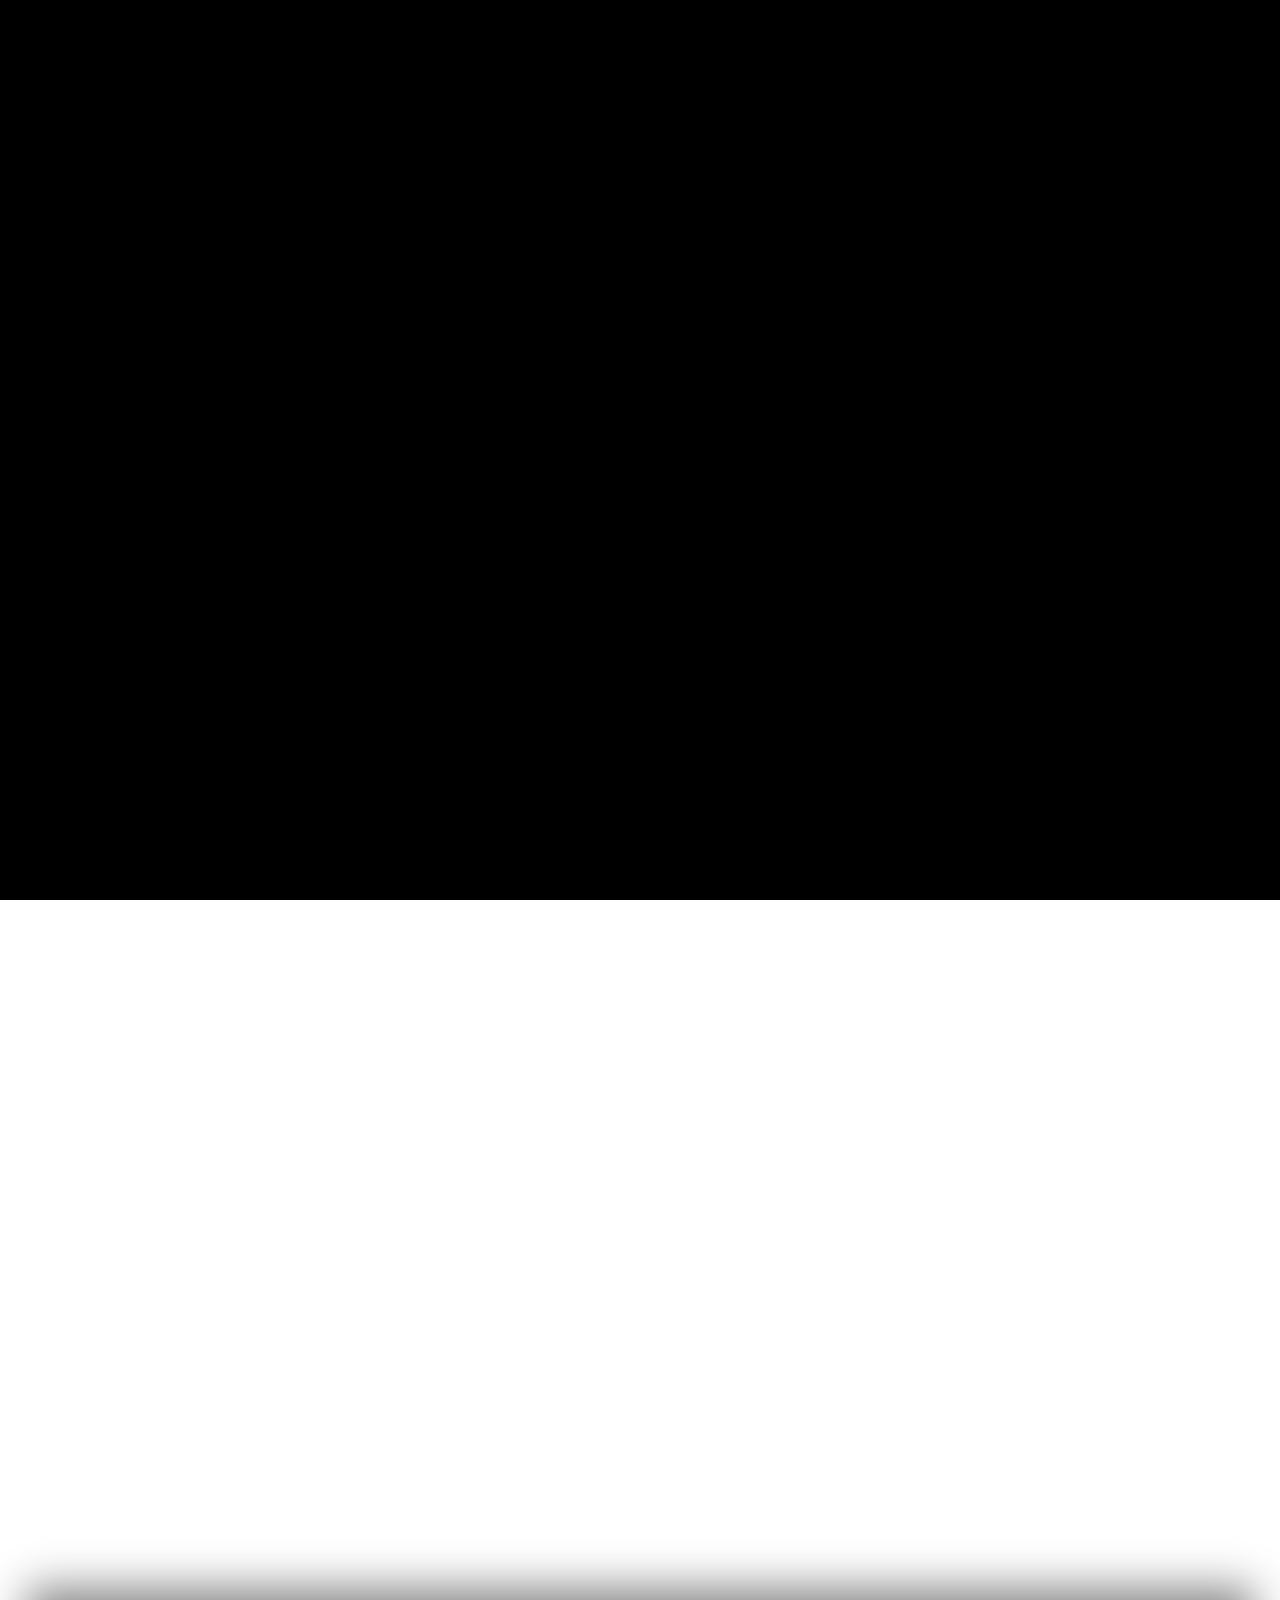
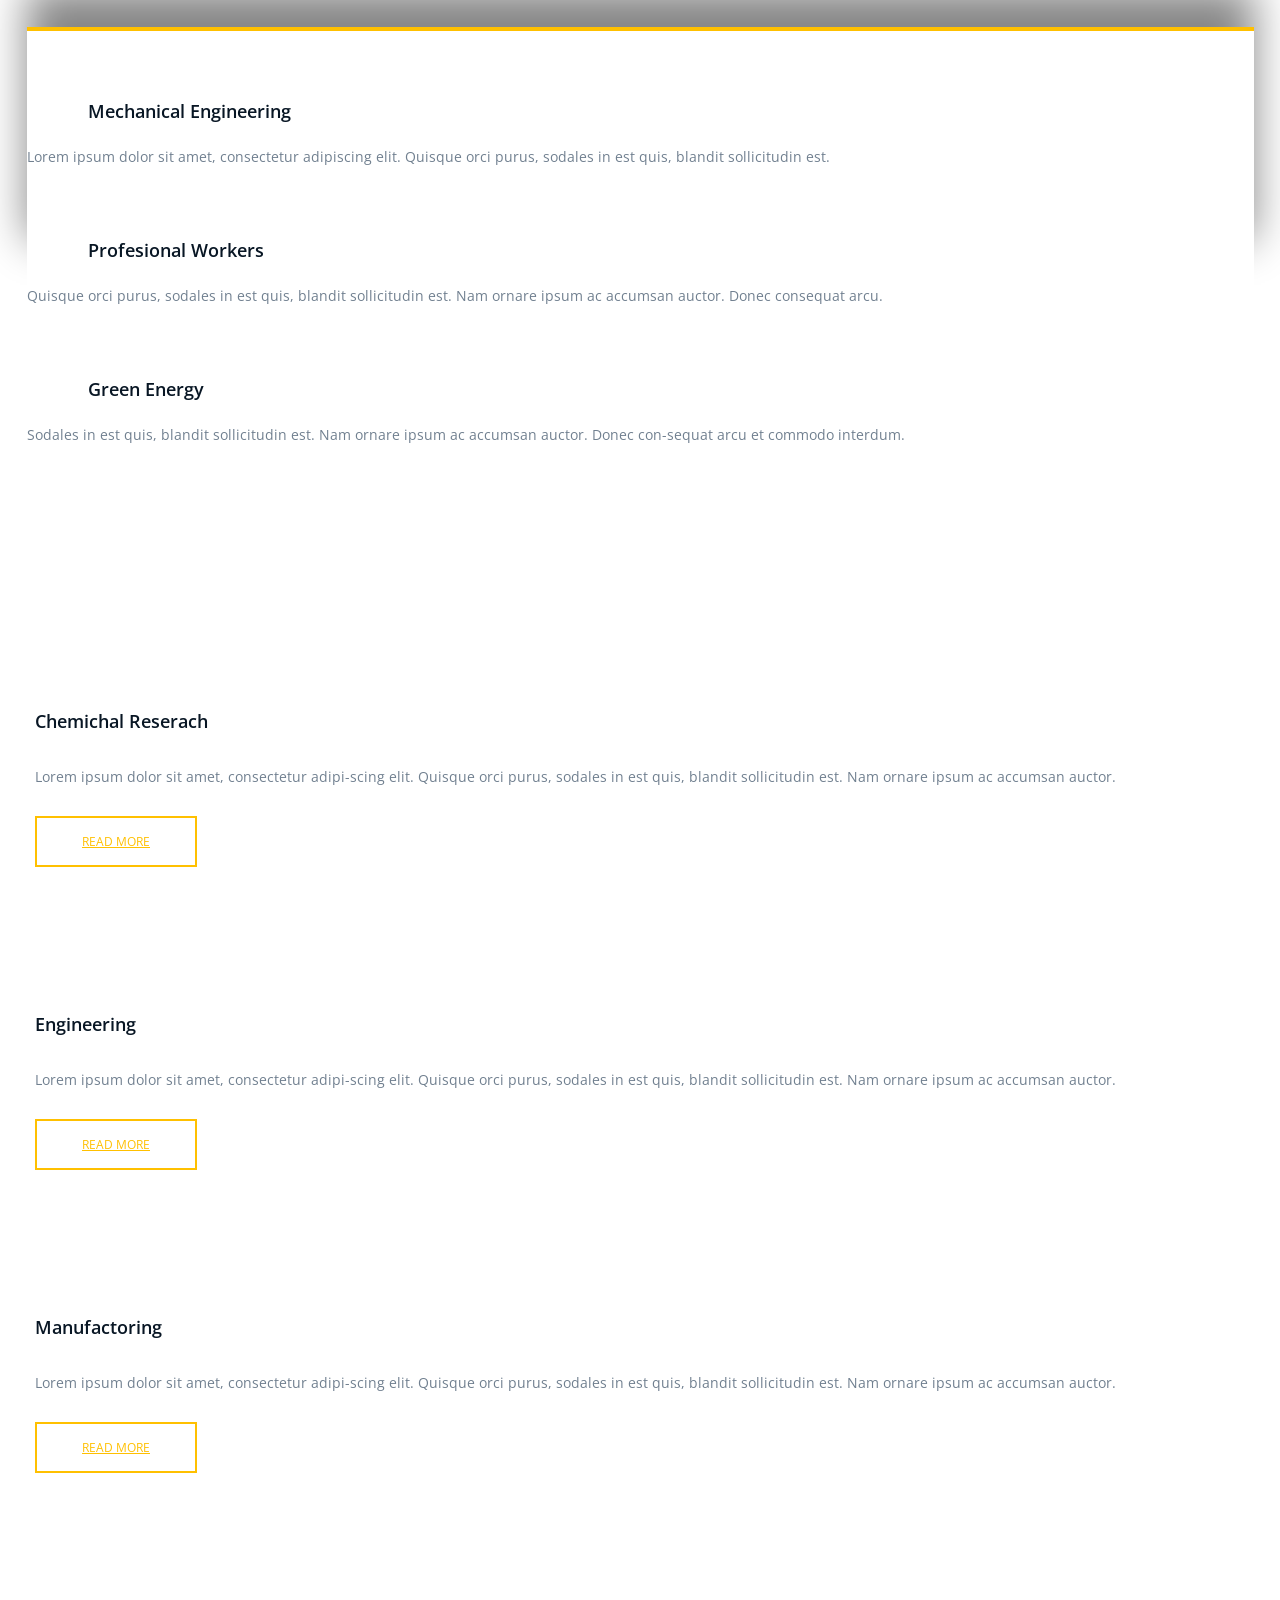
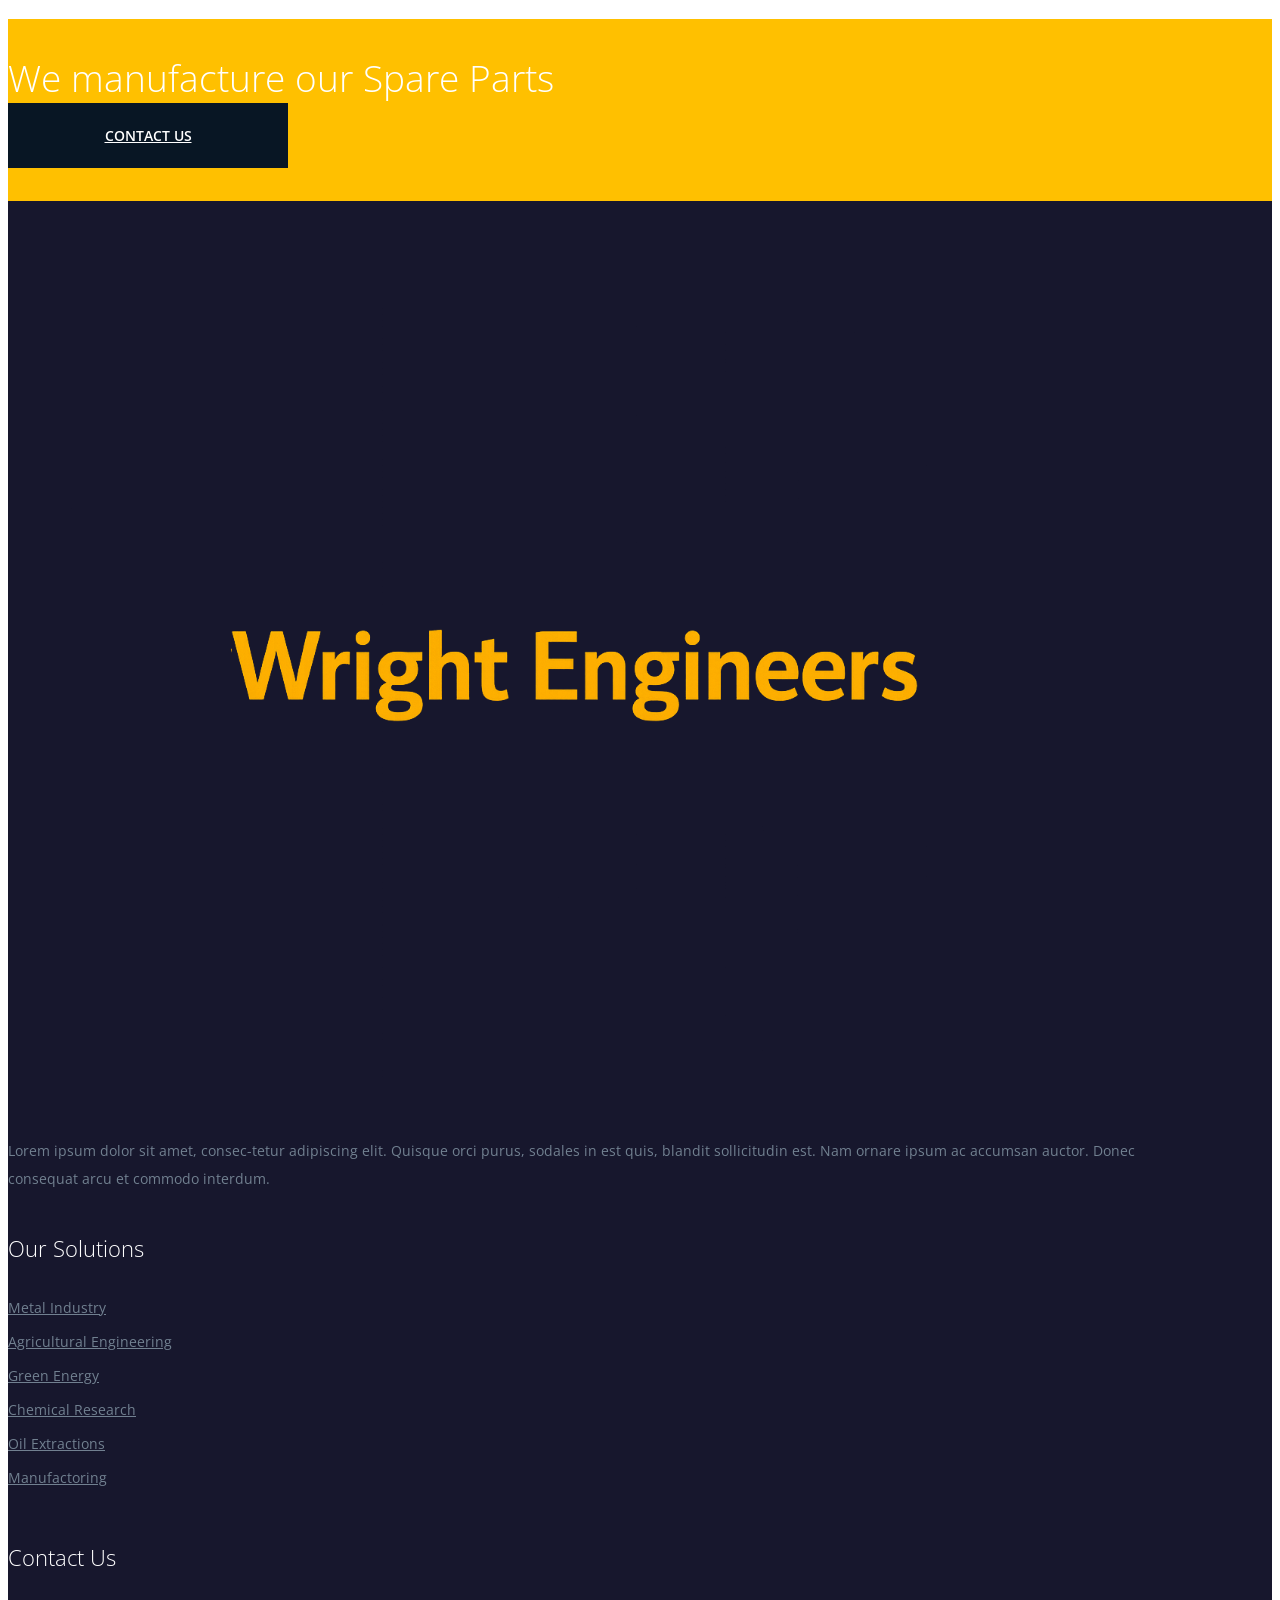
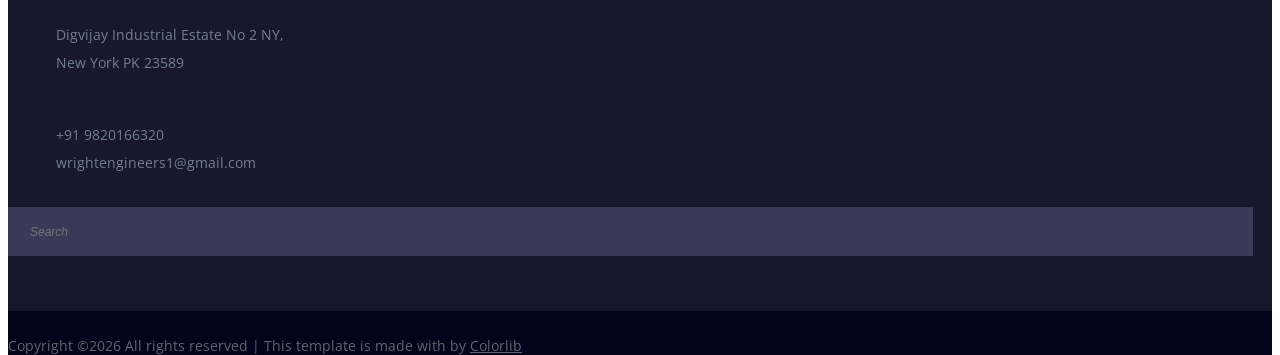
==== commit 012bd7df: "index update" ====
--- a/index.html
+++ b/index.html
@@ -42,10 +42,10 @@
 			<div class="container-fluid">
 				<div class="row">
 					<div class="col-md-6">
-						<p>Updated</p>
+						<p>Wright Engineers</p>
 					</div>
 					<div class="col-md-6 text-md-right">
-						<p>Updated</p>
+						<p>Wright Engineers</p>
 					</div>
 				</div>
 			</div>
@@ -80,14 +80,9 @@
 			<nav class="site-nav-menu">
 				<ul>
 					<li class="active"><a href="index.html">Home</a></li>
+					<li><a href="solutions.html">Solutions</a></li>
+					<li><a href="contact.html">Contact</a></li>
 					<li><a href="about.html">About us</a></li>
-					<li><a href="solutions.html">Solutions</a>
-						<ul class="sub-menu">
-							<li><a href="elements.html">Elements</a></li>
-						</ul>
-					</li>
-					
-					<li><a href="contact.html">Contact</a></li>
 				</ul>
 			</nav>
 
@@ -112,7 +107,7 @@
 				<div class="container">
 					<div class="row">
 						<div class="col-xl-8">
-							<h2><span>Power</span><span>& Energy</span><span>Industry</span></h2>
+							<h2><span>OEM</span><span>Spare</span><span>Parts</span></h2>
 							<a href="solutions.html" class="site-btn sb-white mr-4 mb-3">Our Services</a>
 						</div>
 					</div>
@@ -142,7 +137,7 @@
 						<div class="service-item">
 							<div class="si-head">
 								<div class="si-icon">
-									<img src="img/icons/helmet.png" alt="">
+								<img src="img/icons/pollution.png" alt="">
 								</div>
 								<h5>Profesional Workers</h5>
 							</div>
@@ -153,42 +148,10 @@
 						<div class="service-item">
 							<div class="si-head">
 								<div class="si-icon">
-									<img src="img/icons/wind-engine.png" alt="">
+								<img src="img/icons/helmet.png" alt="">
+									
 								</div>
 								<h5>Green Energy</h5>
-							</div>
-							<p>Sodales in est quis, blandit sollicitudin est. Nam ornare ipsum ac accumsan auctor. Donec con-sequat arcu et commodo interdum. </p>
-						</div>
-					</div>
-					<div class="col-lg-4 col-md-6">
-						<div class="service-item">
-							<div class="si-head">
-								<div class="si-icon">
-									<img src="img/icons/pollution.png" alt="">
-								</div>
-								<h5>Power Engineering</h5>
-							</div>
-							<p>Lorem ipsum dolor sit amet, consectetur adipiscing elit. Quisque orci purus, sodales in est quis, blandit sollicitudin est. </p>
-						</div>
-					</div>
-					<div class="col-lg-4 col-md-6">
-						<div class="service-item">
-							<div class="si-head">
-								<div class="si-icon">
-									<img src="img/icons/pumpjack.png" alt="">
-								</div>
-								<h5>Oil & Lubricants</h5>
-							</div>
-							<p>Quisque orci purus, sodales in est quis, blandit sollicitudin est. Nam ornare ipsum ac accumsan auctor. Donec consequat arcu.</p>
-						</div>
-					</div>
-					<div class="col-lg-4 col-md-6">
-						<div class="service-item">
-							<div class="si-head">
-								<div class="si-icon">
-									<img src="img/icons/light-bulb.png" alt="">
-								</div>
-								<h5>Power & Energy</h5>
 							</div>
 							<p>Sodales in est quis, blandit sollicitudin est. Nam ornare ipsum ac accumsan auctor. Donec con-sequat arcu et commodo interdum. </p>
 						</div>
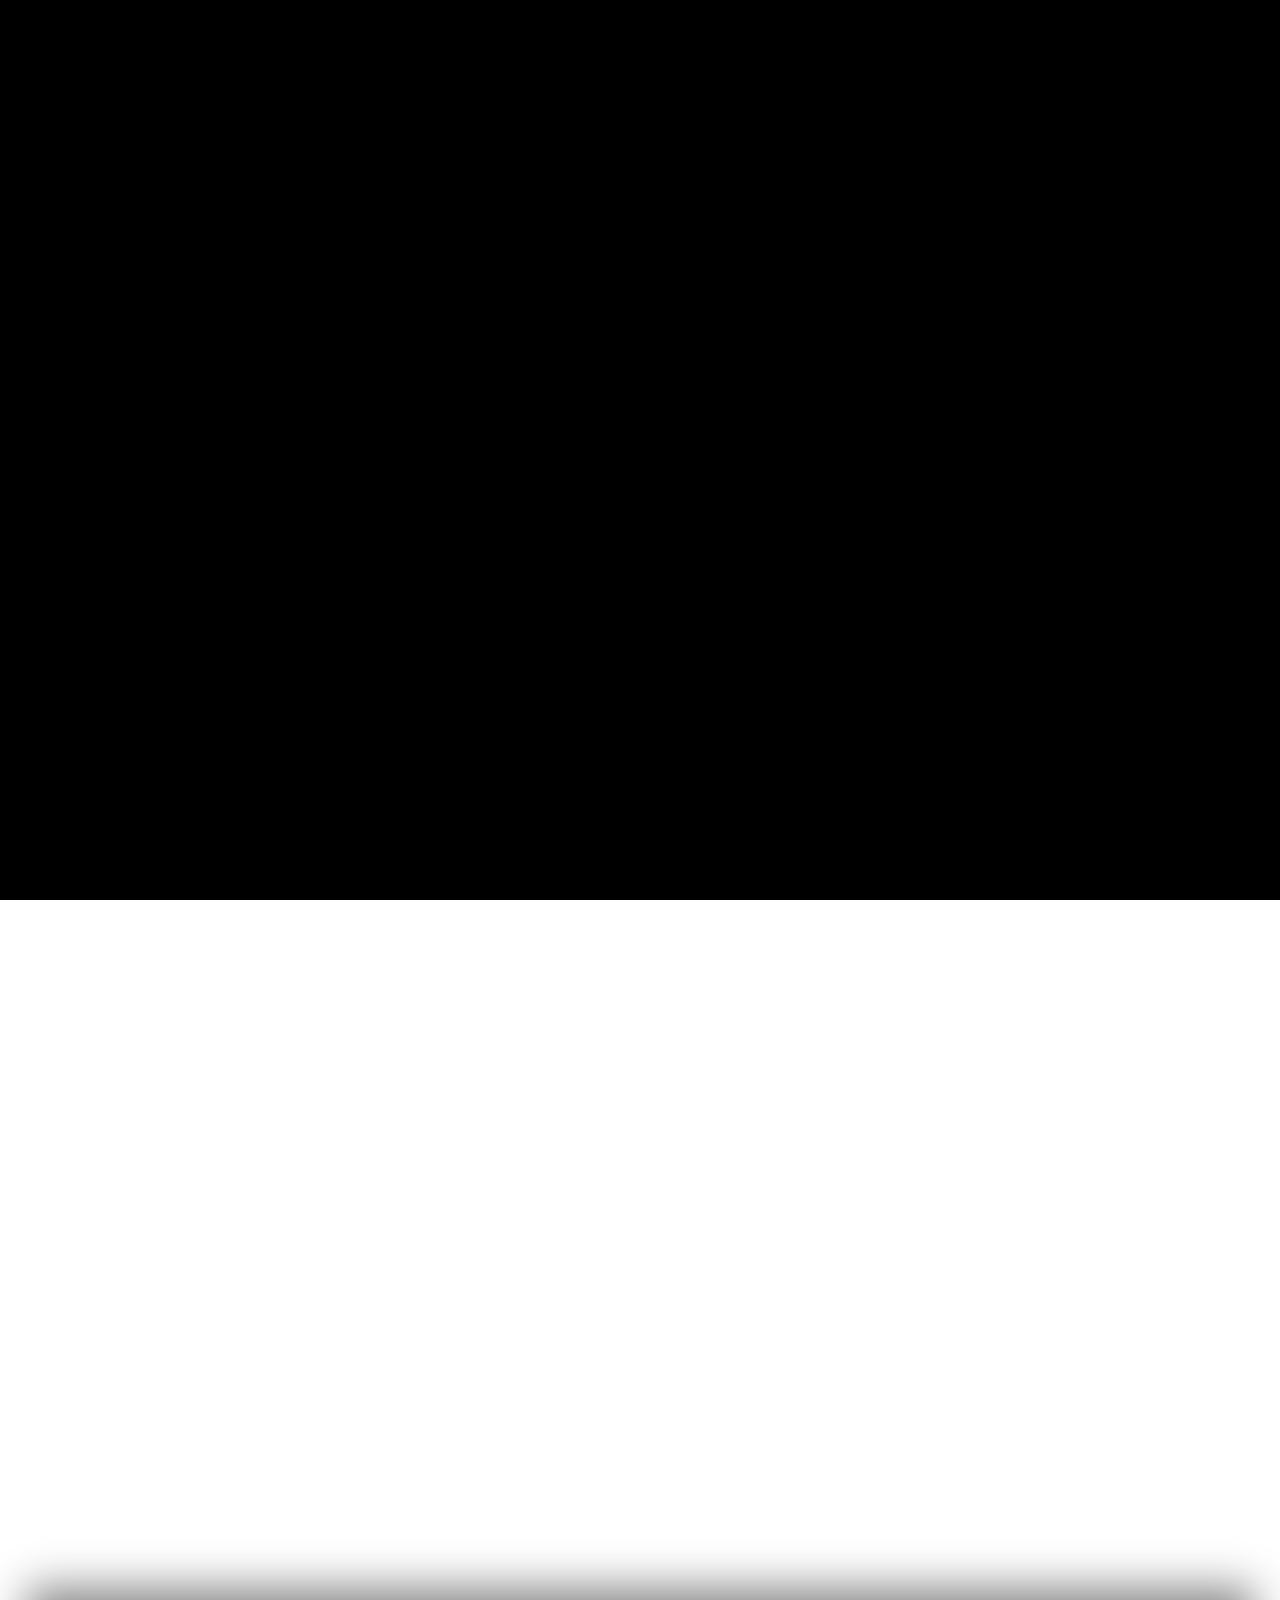
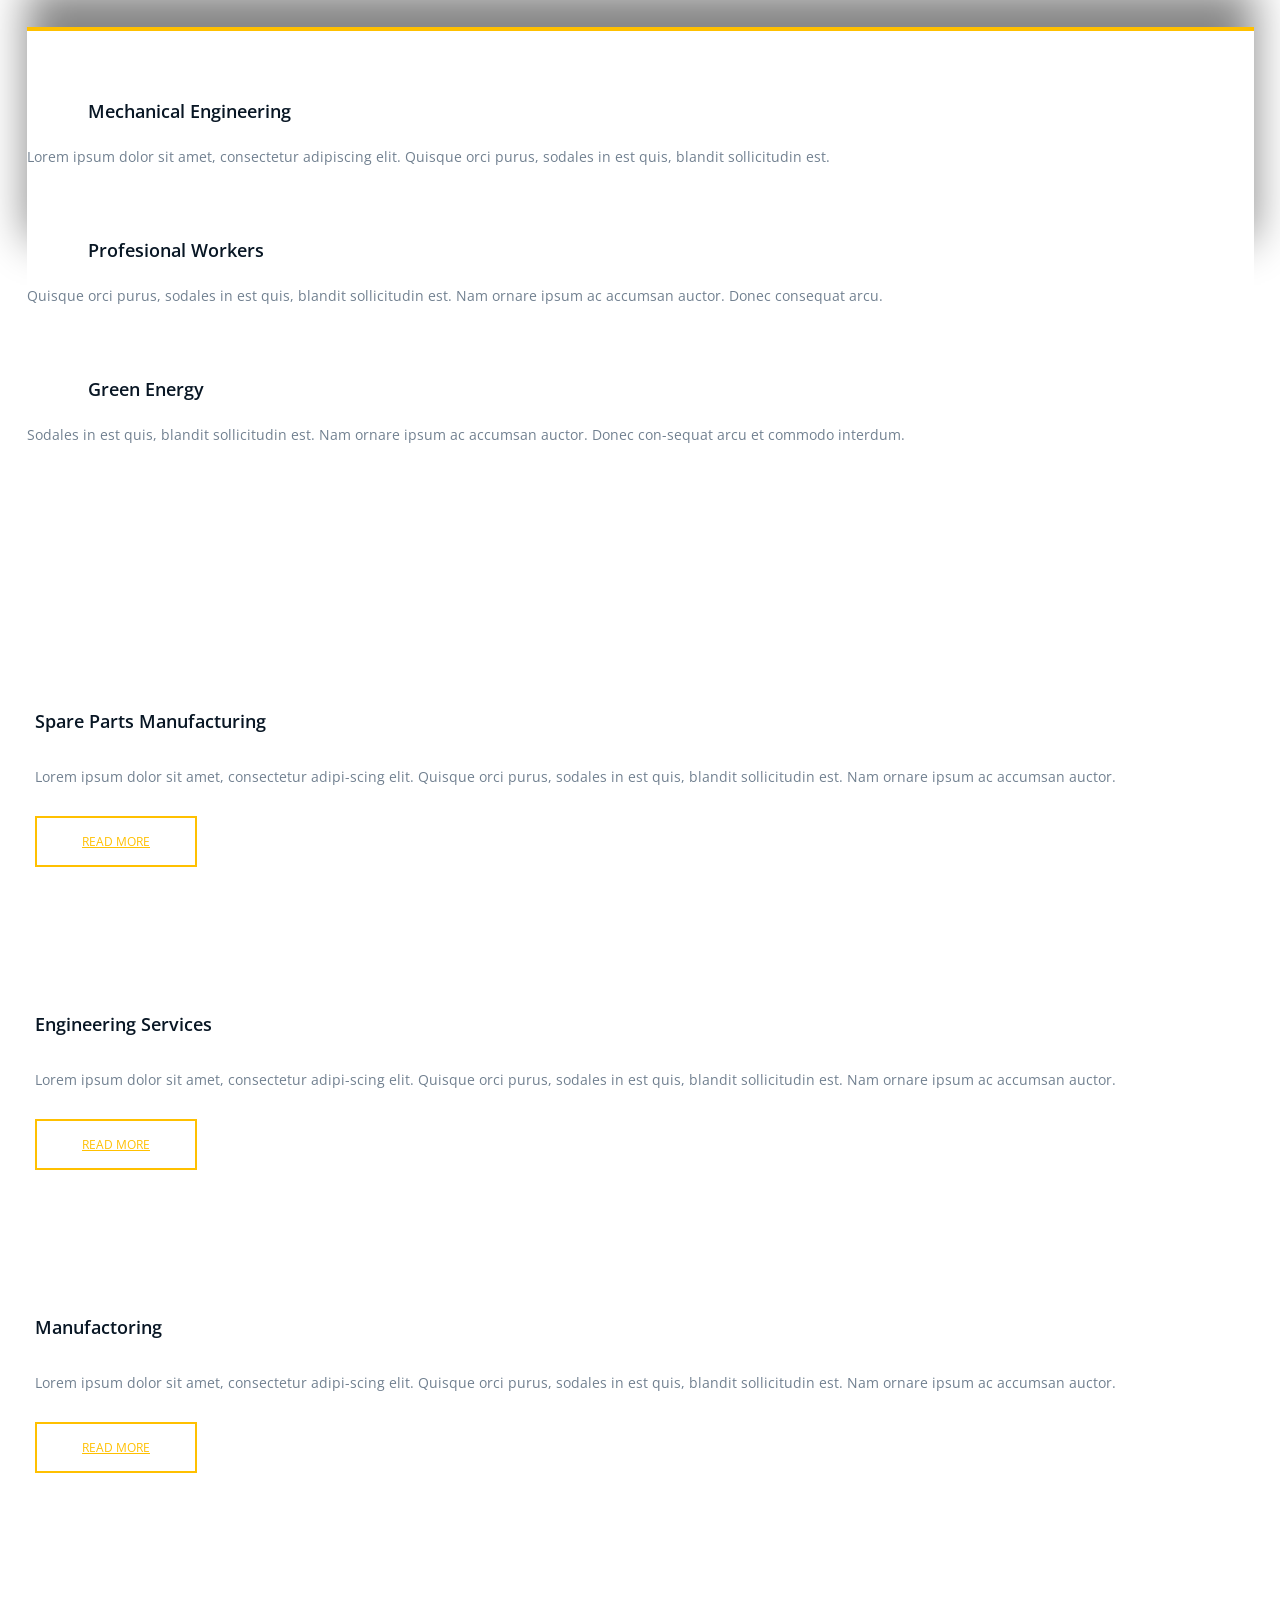
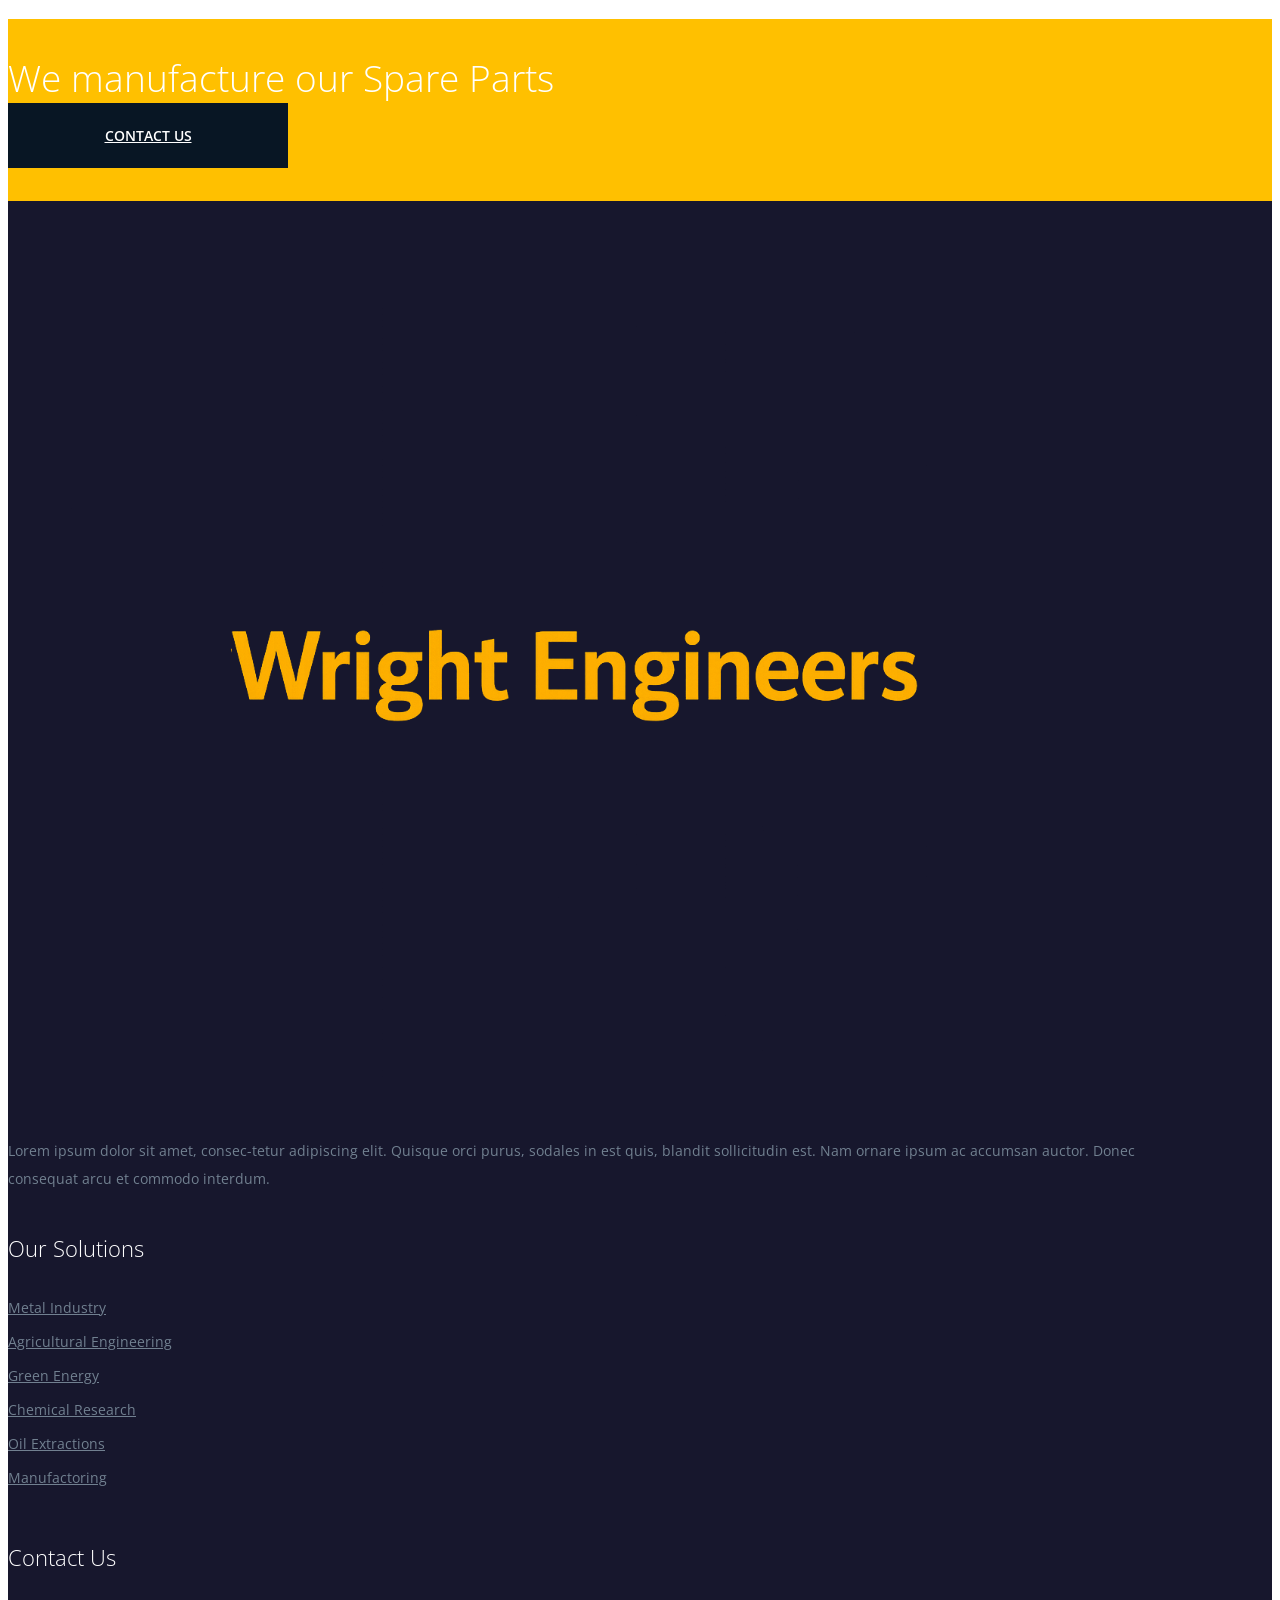
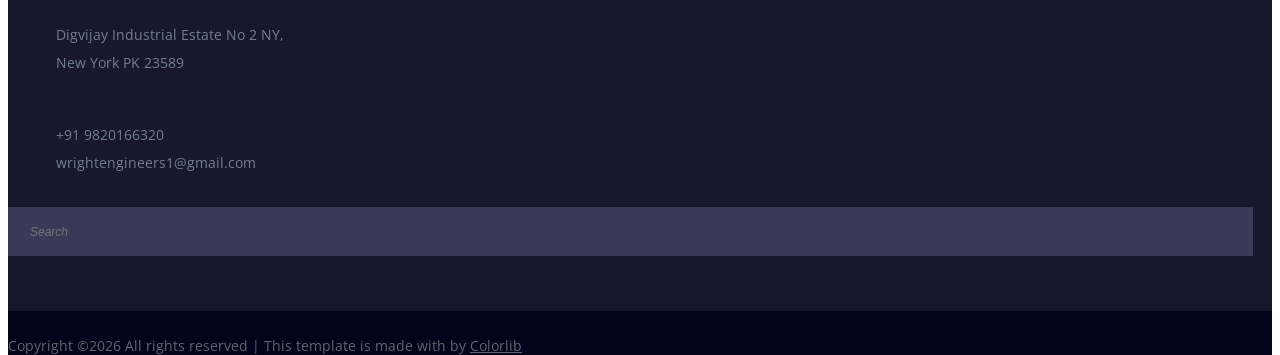
==== commit 8ad0ac11: "index update" ====
--- a/index.html
+++ b/index.html
@@ -97,7 +97,7 @@
 				<div class="container">
 					<div class="row">
 						<div class="col-xl-8">
-							<h2><span>Power</span><span>& Energy</span><span>Industry</span></h2>
+							<h2><span>OEM</span><span>Spare</span><span>Parts</span></h2>
 							<a href="solutions.html" class="site-btn sb-white mr-4 mb-3">Our Services</a>
 						</div>
 					</div>
@@ -170,7 +170,7 @@
 					<div class="feature-box">
 						<img src="img/features/1.jpg" alt="">
 						<div class="fb-text">
-							<h5>Chemichal Reserach</h5>
+							<h5>Spare Parts Manufacturing</h5>
 							<p>Lorem ipsum dolor sit amet, consectetur adipi-scing elit. Quisque orci purus, sodales in est quis, blandit sollicitudin est. Nam ornare ipsum ac accumsan auctor. </p>
 							<a href="" class="fb-more-btn">Read More</a>
 						</div>
@@ -180,7 +180,7 @@
 					<div class="feature-box">
 						<img src="img/features/2.jpg" alt="">
 						<div class="fb-text">
-							<h5>Engineering</h5>
+							<h5>Engineering Services</h5>
 							<p>Lorem ipsum dolor sit amet, consectetur adipi-scing elit. Quisque orci purus, sodales in est quis, blandit sollicitudin est. Nam ornare ipsum ac accumsan auctor. </p>
 							<a href="" class="fb-more-btn">Read More</a>
 						</div>
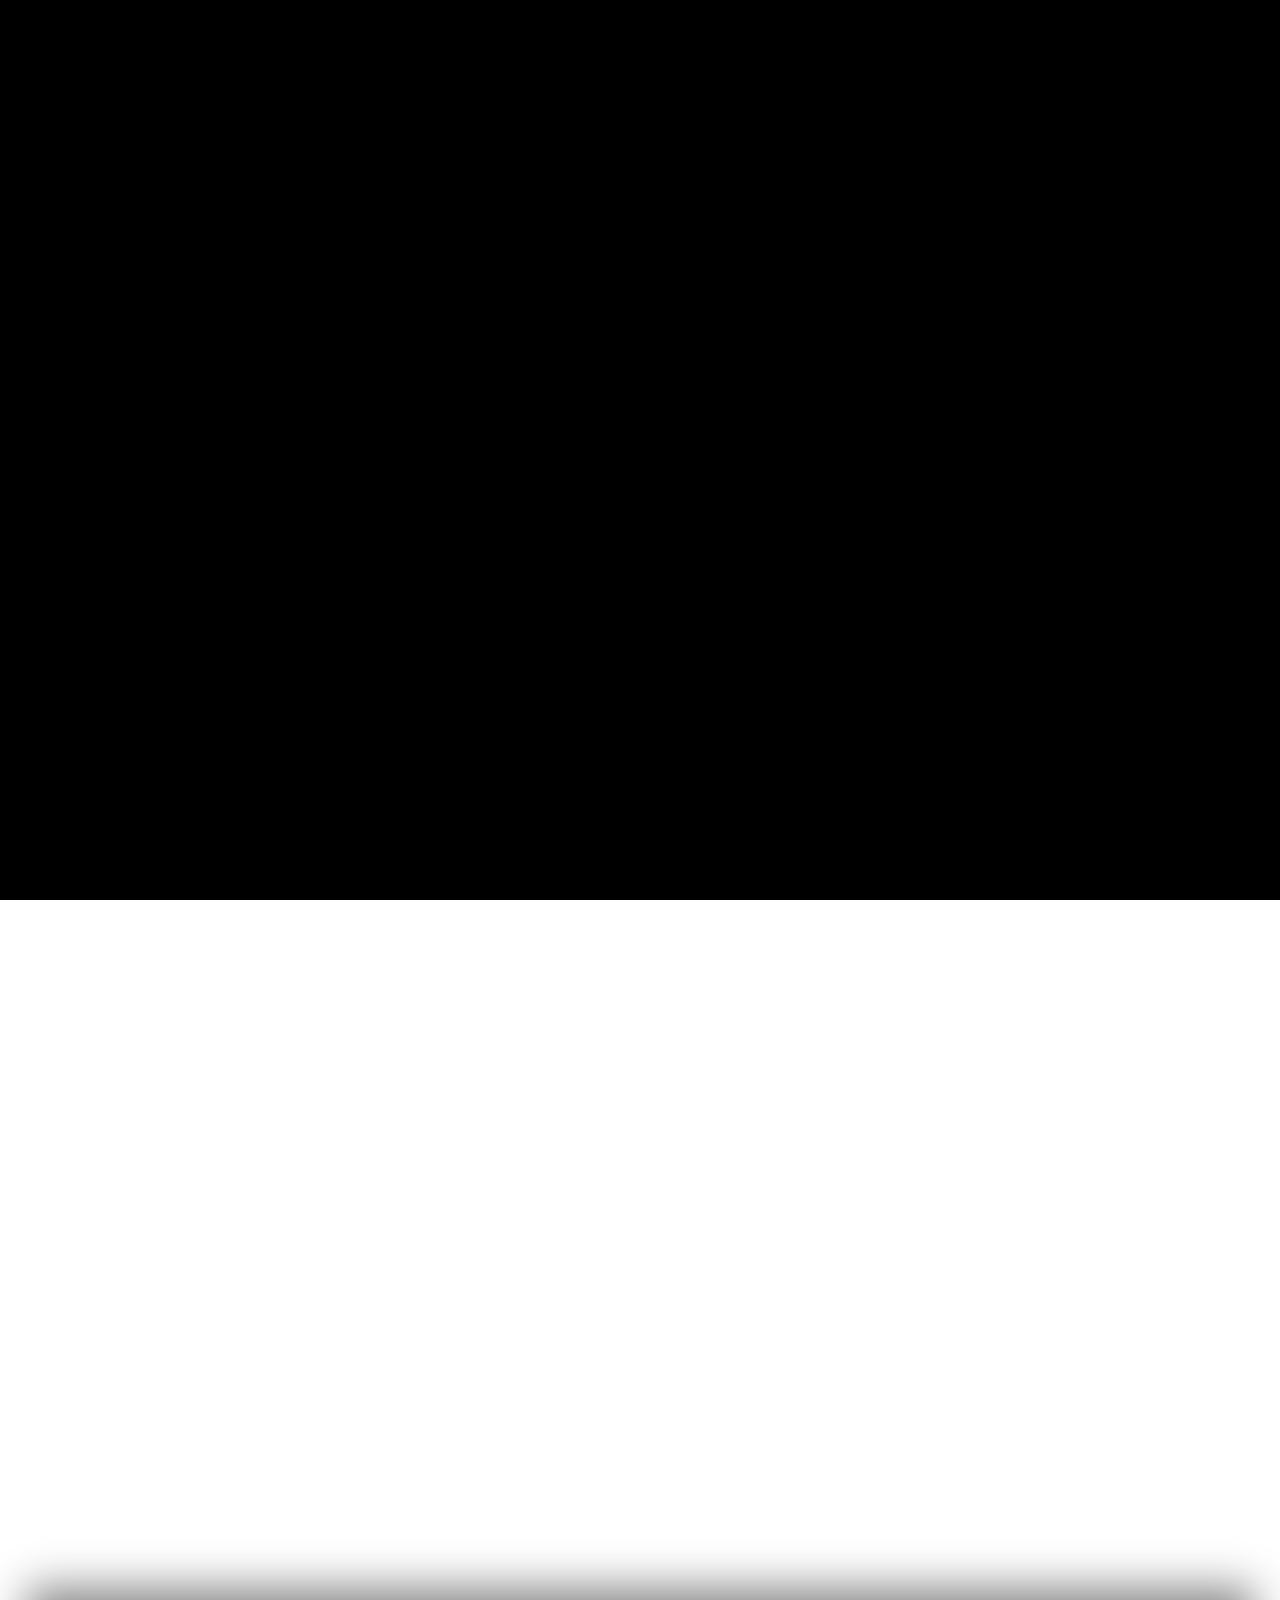
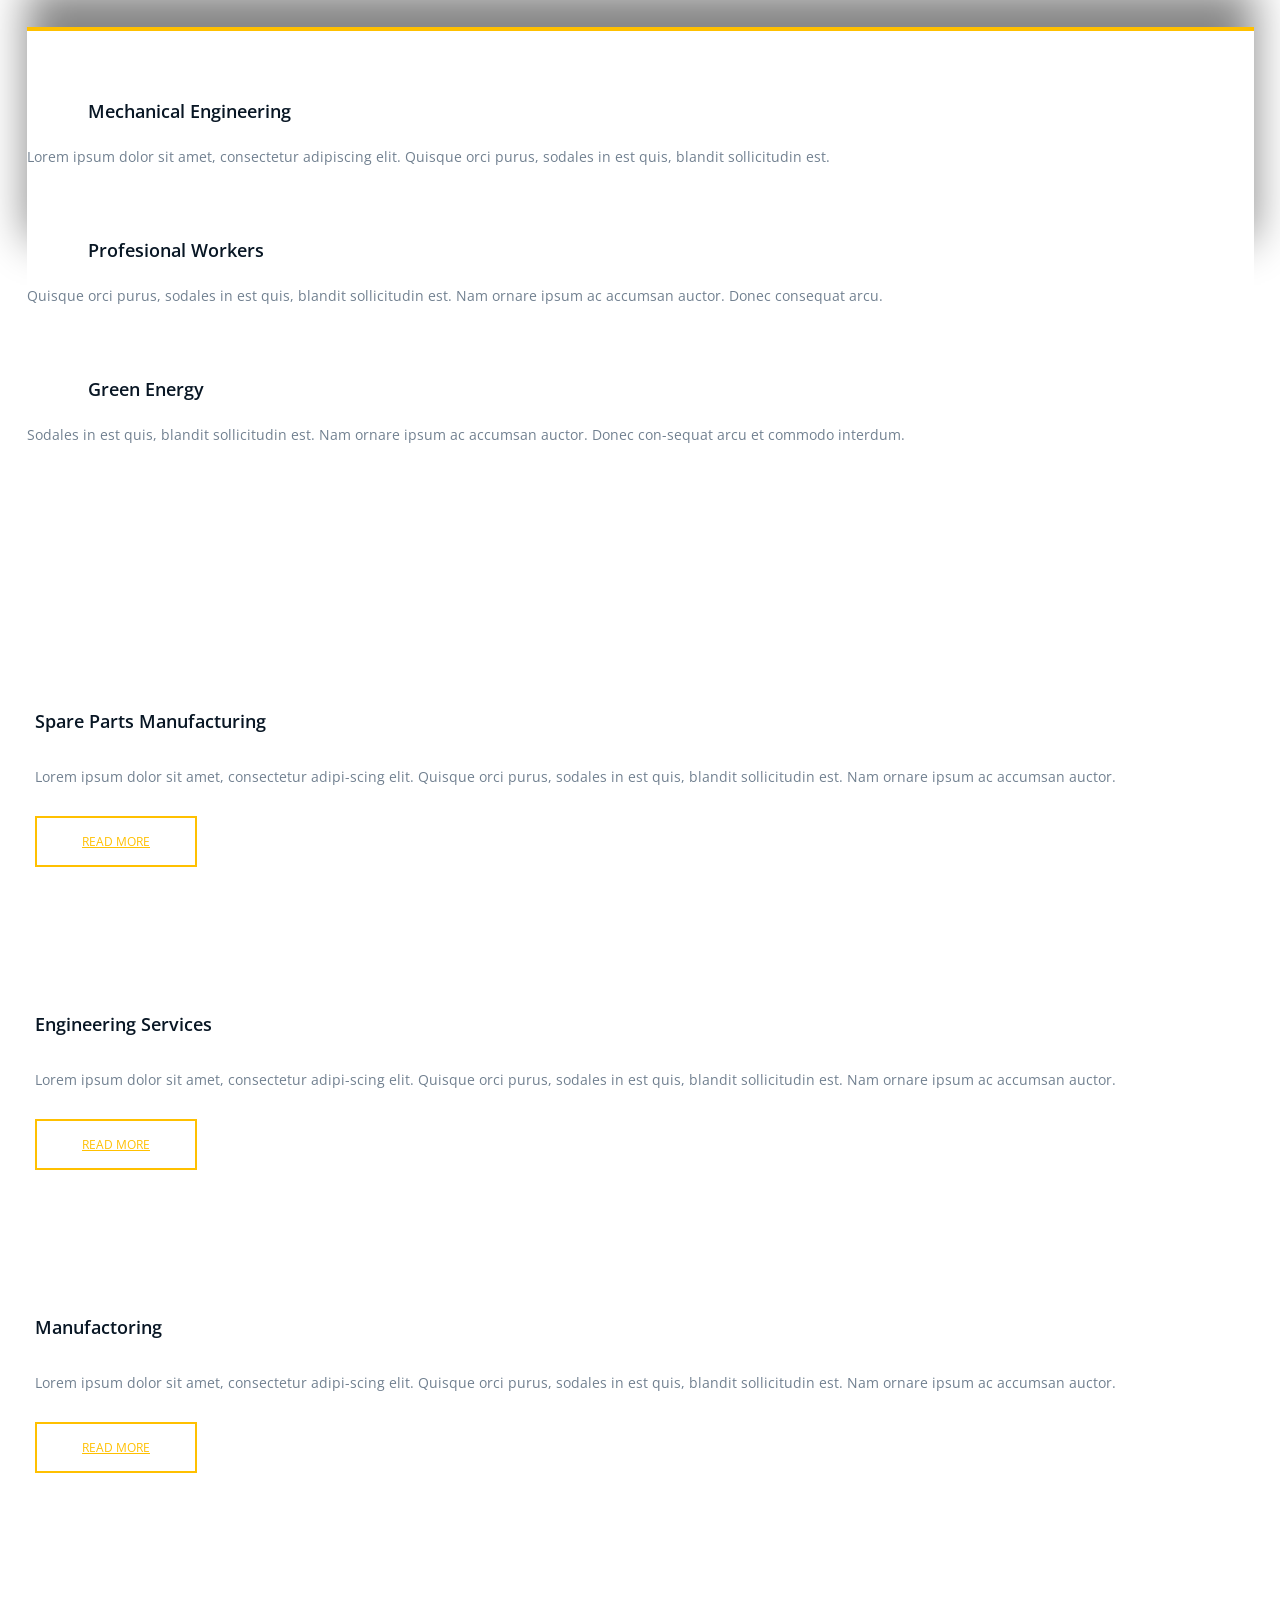
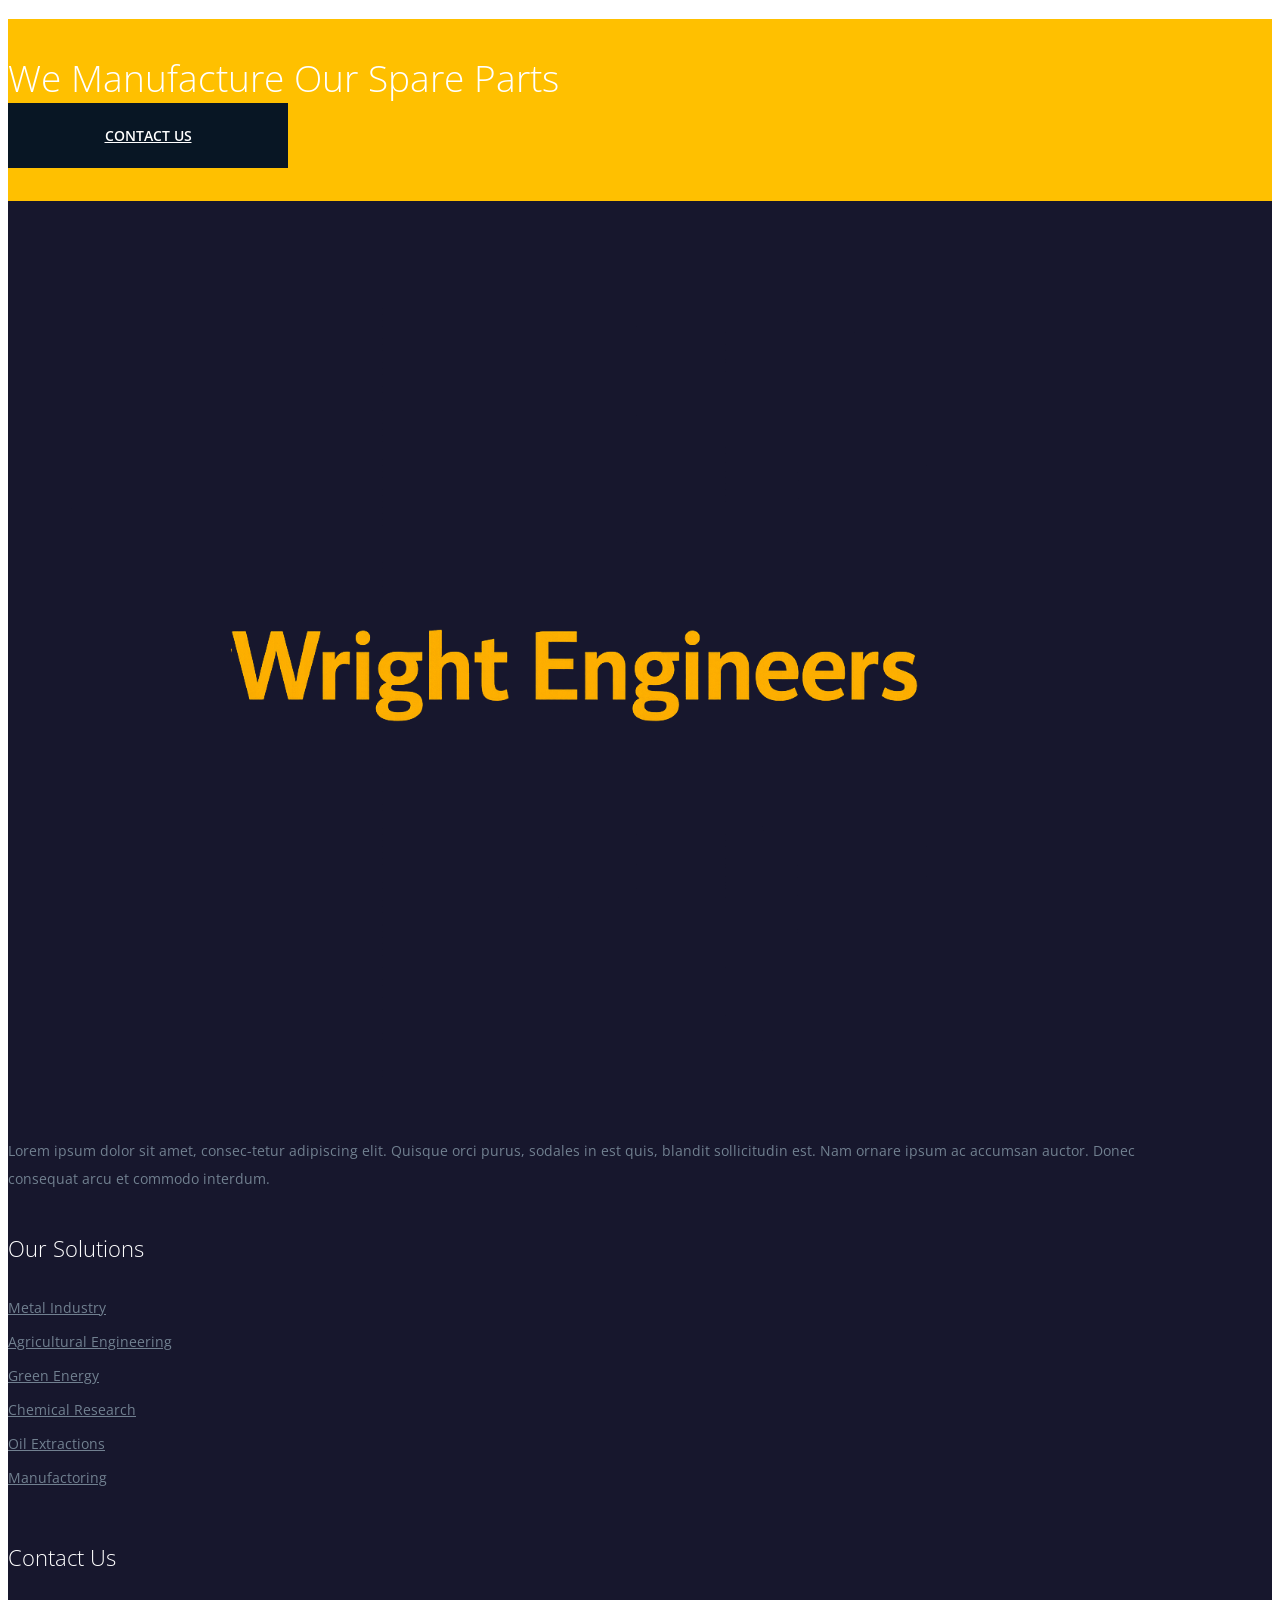
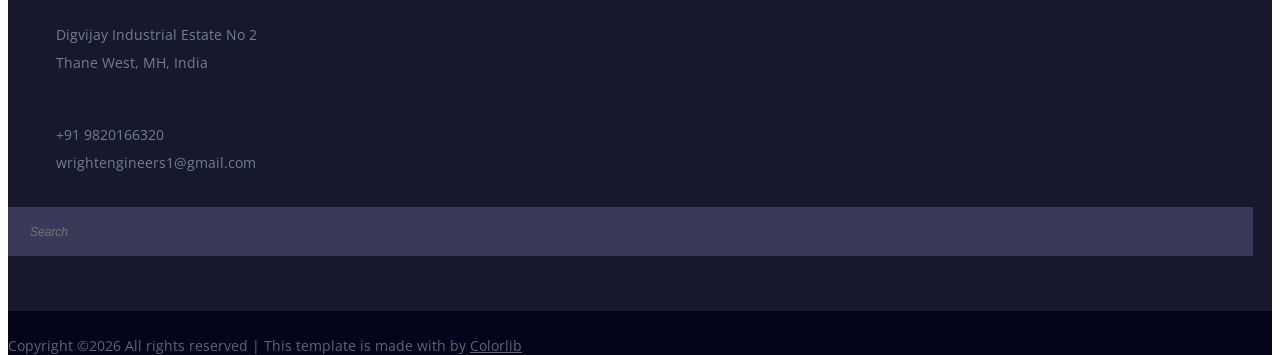
==== commit bae300bd: "index update" ====
--- a/index.html
+++ b/index.html
@@ -207,7 +207,7 @@
 		<div class="container">
 			<div class="row">
 				<div class="col-lg-9 d-flex align-items-center">
-					<h2>We manufacture our Spare Parts</h2>
+					<h2>We Manufacture Our Spare Parts</h2>
 				</div>
 				<div class="col-lg-3 text-lg-right" >
 					<a href="contact.html" class="site-btn sb-dark">contact us</a>
@@ -253,7 +253,7 @@
 								<img src="img/icons/map-marker.png" alt="" class="">
 							</div>
 							<div class="fib-text">
-								<p>Digvijay Industrial Estate No 2 NY,<br>New York PK 23589</p>
+								<p>Digvijay Industrial Estate No 2 <br>Thane West, MH, India</p>
 							</div>
 						</div>
 						<div class="footer-info-box">
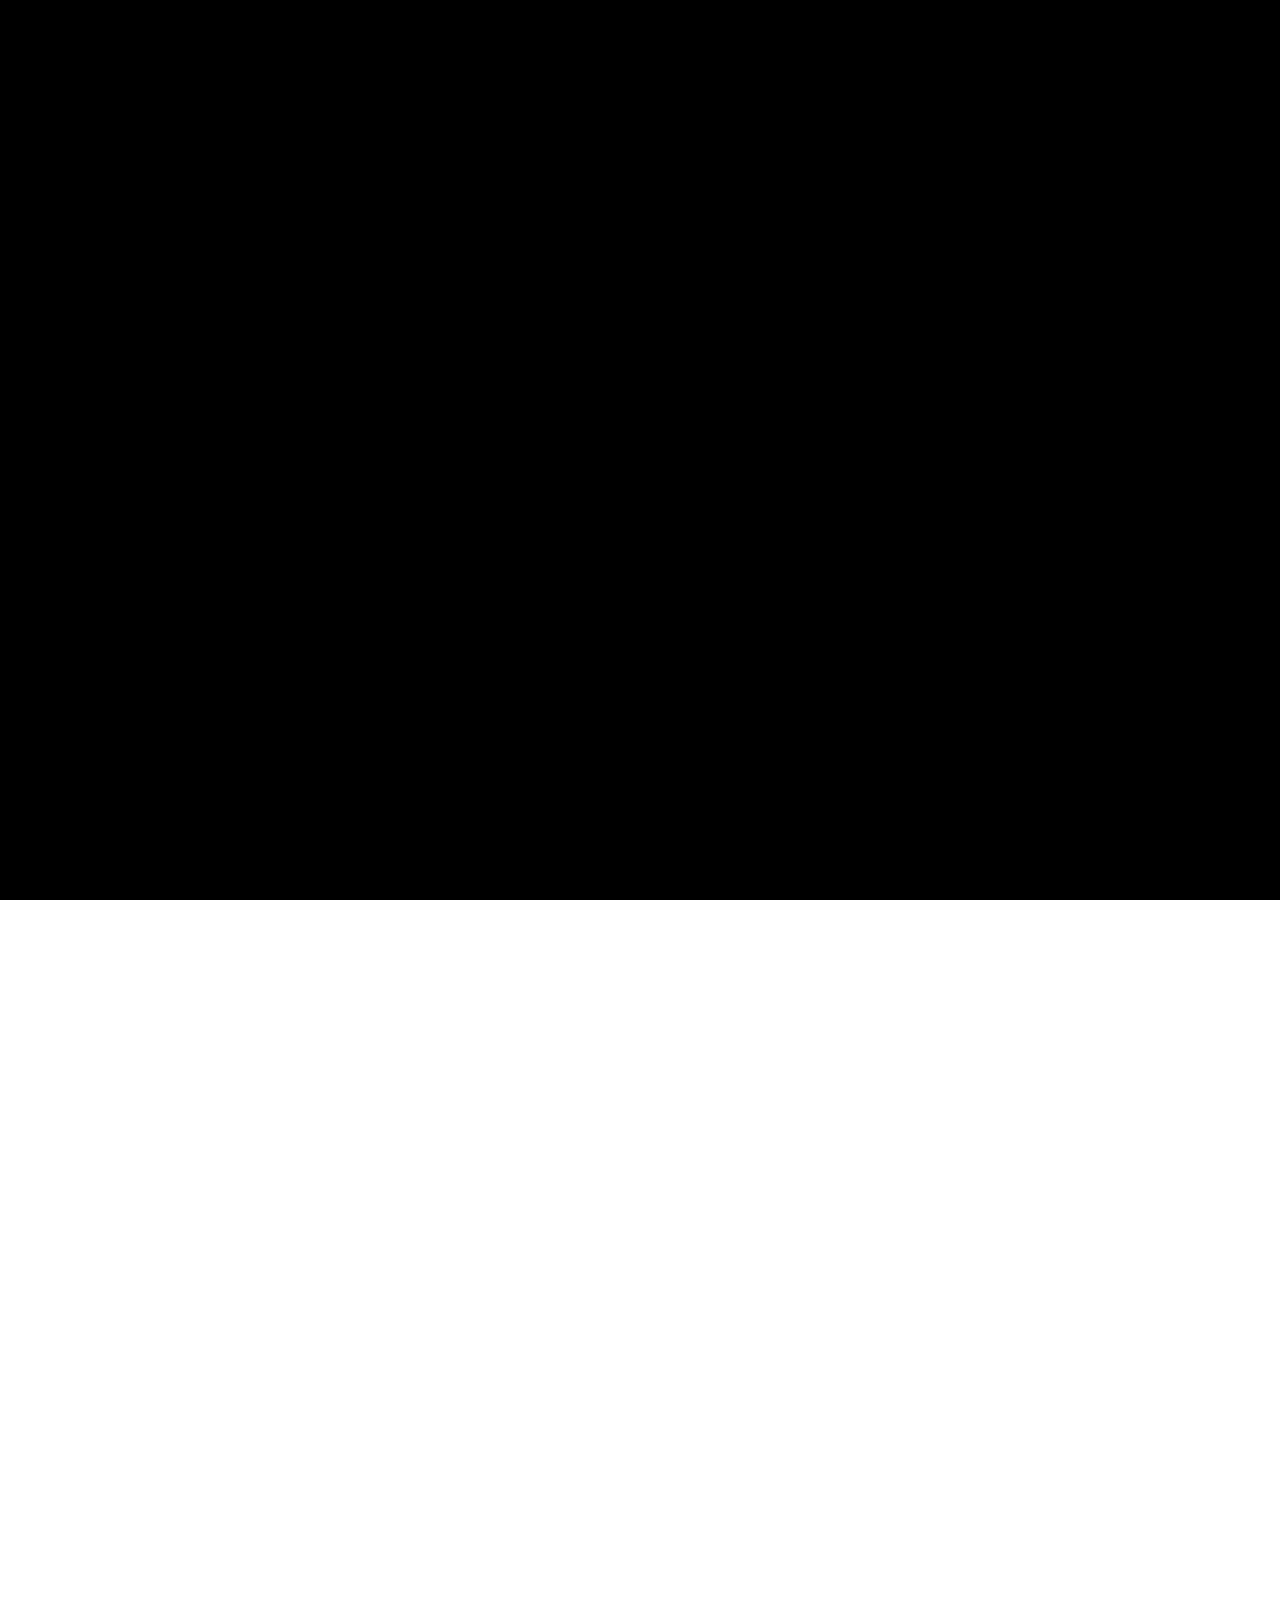
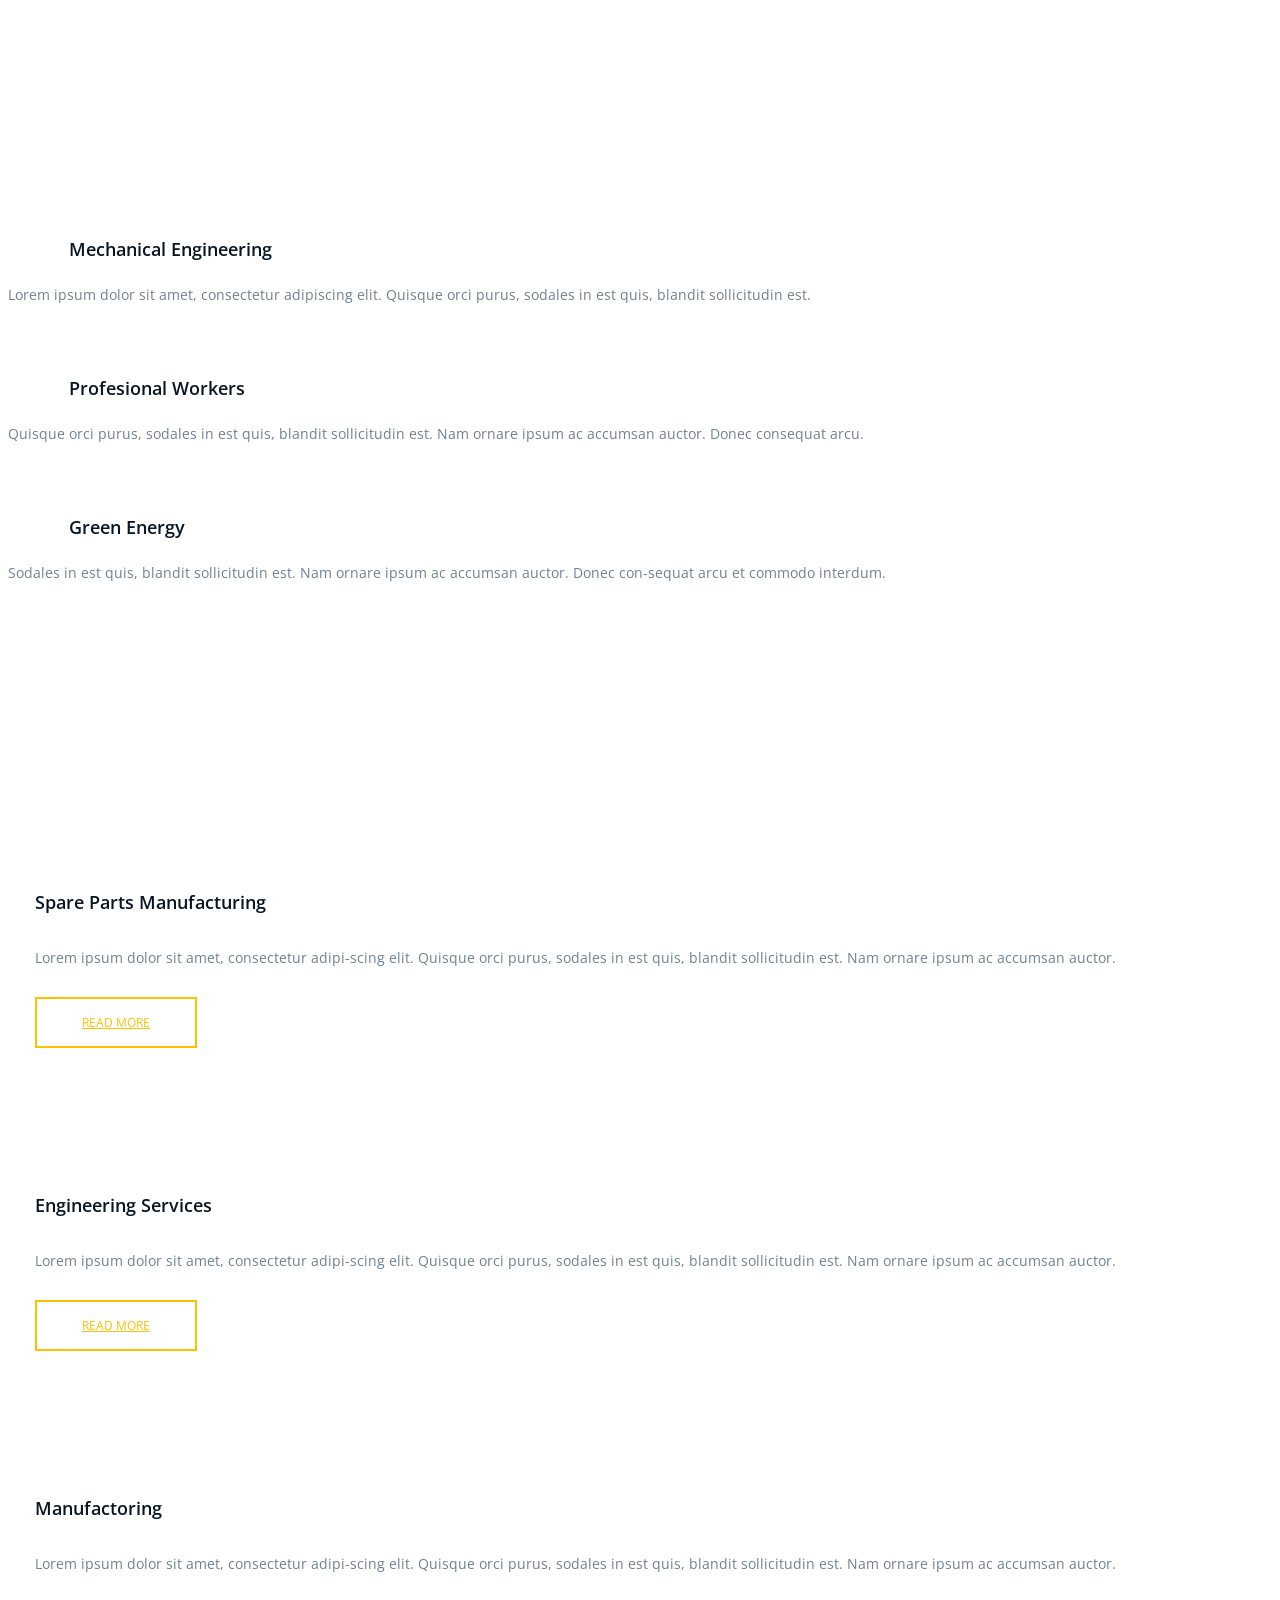
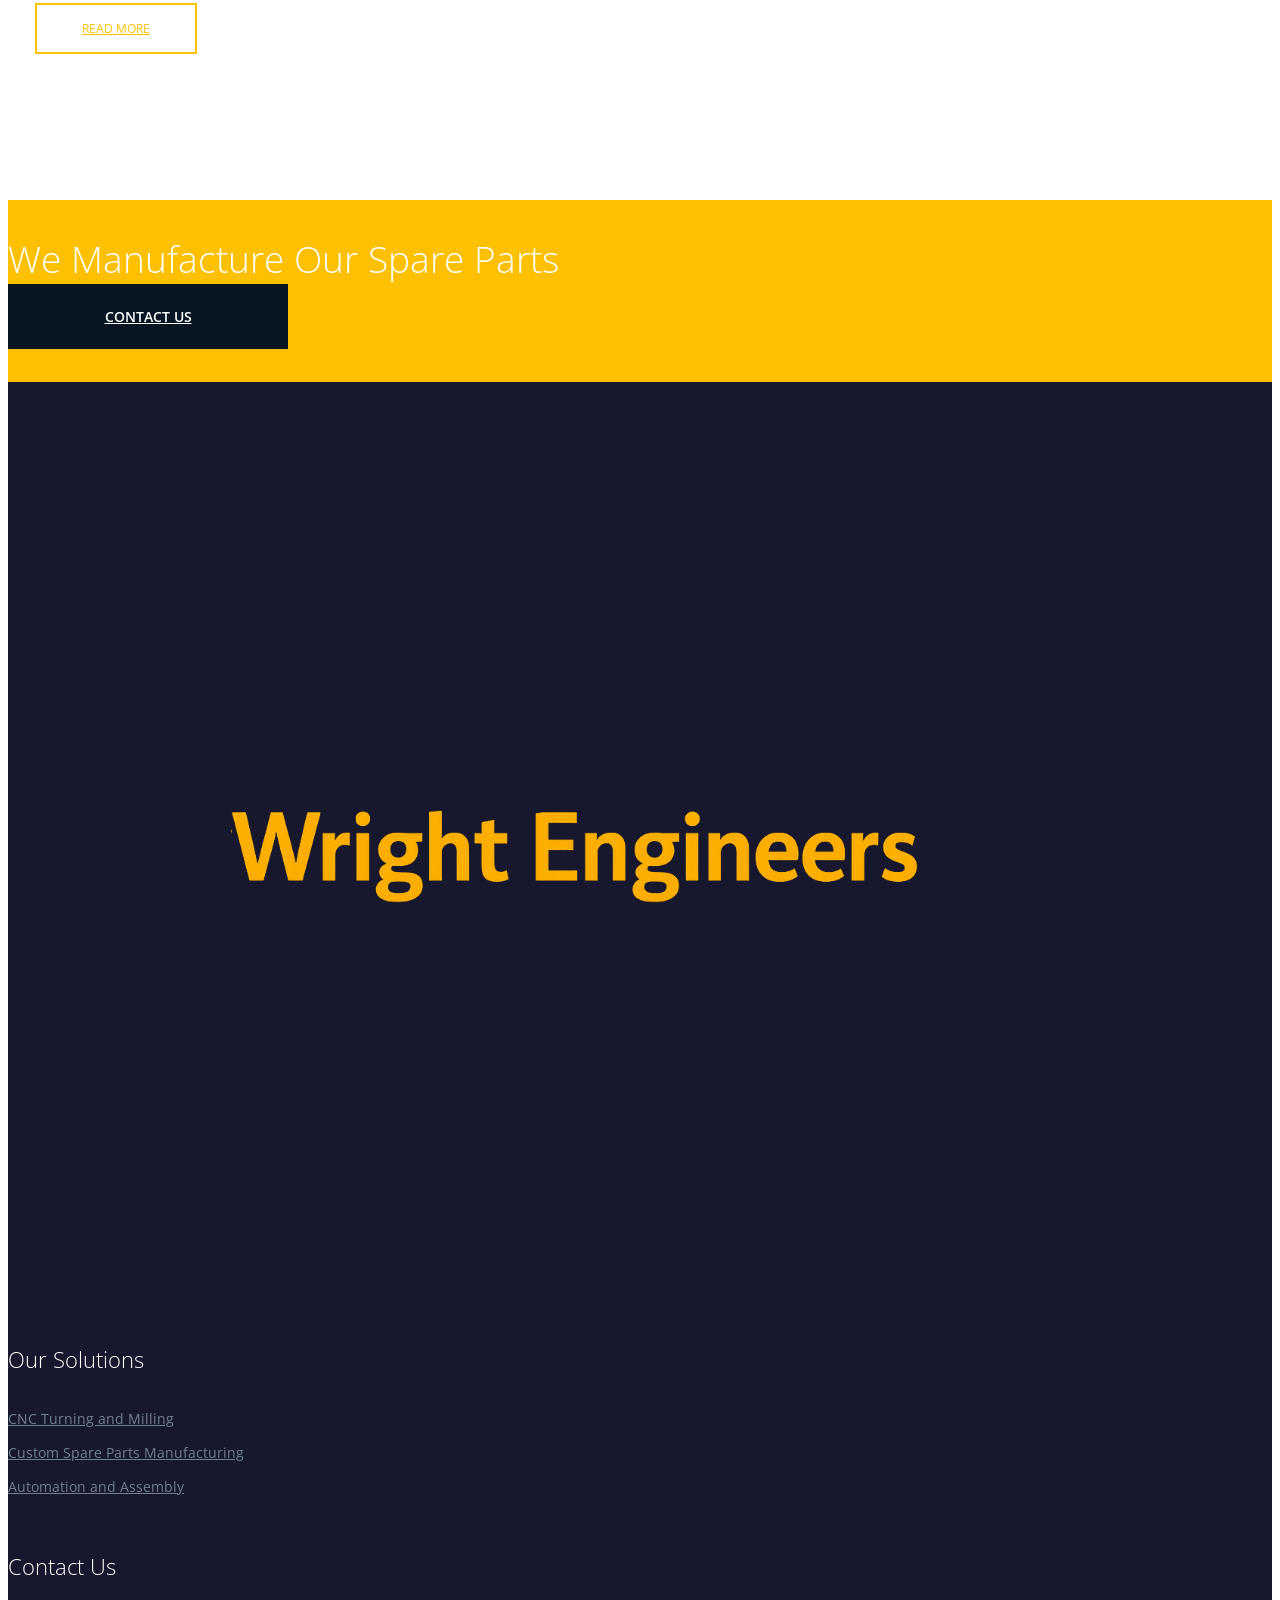
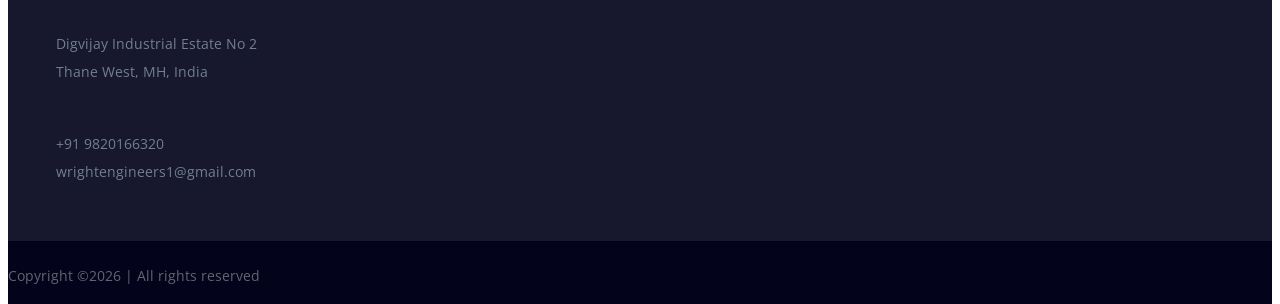
==== commit 60f68cfc: "updates" ====
--- a/index.html
+++ b/index.html
@@ -97,8 +97,8 @@
 				<div class="container">
 					<div class="row">
 						<div class="col-xl-8">
-							<h2><span>OEM</span><span>Spare</span><span>Parts</span></h2>
-							<a href="solutions.html" class="site-btn sb-white mr-4 mb-3">Our Services</a>
+							<h2><span>Precision</span><span>Manufacturing</span></h2>
+							<a href="solutions.html" class="site-btn sb-white mr-4 mb-3">Our Solutions</a>
 						</div>
 					</div>
 				</div>
@@ -107,8 +107,8 @@
 				<div class="container">
 					<div class="row">
 						<div class="col-xl-8">
-							<h2><span>OEM</span><span>Spare</span><span>Parts</span></h2>
-							<a href="solutions.html" class="site-btn sb-white mr-4 mb-3">Our Services</a>
+							<h2><span>Precision</span><span>Manufacturing</span></h2>
+							<a href="solutions.html" class="site-btn sb-white mr-4 mb-3">Our Solutions</a>
 						</div>
 					</div>
 				</div>
@@ -118,8 +118,8 @@
 	<!-- Hero section end  -->
 
 	<!-- Services section  -->
-	<section class="services-section">
-		<div class="services-warp">
+	<section class="features-section spad">
+		
 			<div class="container">
 				<div class="row">
 					<div class="col-lg-4 col-md-6">
@@ -158,7 +158,7 @@
 					</div>
 				</div>
 			</div>
-		</div>
+
 	</section>
 	<!-- Services section end  -->
 
@@ -225,8 +225,6 @@
 				<div class="col-lg-3 col-md-6">
 					<div class="footer-widget about-widget">
 						<img src="img/logo-light.png" alt="">
-						<p>Lorem ipsum dolor sit amet, consec-tetur adipiscing elit. Quisque orci purus, sodales in est quis, blandit sollicitudin est. Nam ornare ipsum ac accumsan auctor. Donec consequat arcu et commodo interdum. </p>
-						
 					</div>
 				</div>
 				<div class="col-lg-3 col-md-6 col-sm-6">
@@ -236,12 +234,9 @@
 					<div class="footer-widget">
 						<h2 class="fw-title">Our Solutions</h2>
 						<ul>
-							<li><a href="">Metal Industry</a></li>
-							<li><a href="">Agricultural Engineering</a></li>
-							<li><a href="">Green  Energy</a></li>
-							<li><a href="">Chemical Research</a></li>
-							<li><a href="">Oil Extractions</a></li>
-							<li><a href="">Manufactoring</a></li>
+							<li><a href="solutions.html">CNC Turning and Milling</a></li>
+							<li><a href="solutions.html">Custom Spare Parts Manufacturing </a></li>
+							<li><a href="solutions.html">Automation and Assembly</a></li>
 						</ul>
 					</div>
 				</div>
@@ -264,9 +259,7 @@
 								<p>+91 9820166320<br>wrightengineers1@gmail.com</p>
 							</div>
 						</div>
-						<form class="footer-search">
-							<input type="text" placeholder="Search">
-							<button><i class="fa fa-search"></i></button>
+						
 						</form>
 					</div>
 				</div>
@@ -276,9 +269,7 @@
 			<div class="container">
 			<div class="row">
 				<div class="col-lg-4 order-2 order-lg-1 p-0">
-					<div class="copyright"><!-- Link back to Colorlib can't be removed. Template is licensed under CC BY 3.0. -->
-Copyright &copy;<script>document.write(new Date().getFullYear());</script> All rights reserved | This template is made with <i class="fa fa-heart-o" aria-hidden="true"></i> by <a href="https://colorlib.com" target="_blank">Colorlib</a>
-<!-- Link back to Colorlib can't be removed. Template is licensed under CC BY 3.0. -->
+					<div class="copyright"> Copyright &copy;<script>document.write(new Date().getFullYear());</script> |  All rights reserved <br><br>
 					</div>
 				</div>
 			</div>
@@ -287,16 +278,7 @@
 	</footer>
 	<!-- Footer section end -->
 
-	<!-- Search model -->
-	<div class="search-model">
-		<div class="h-100 d-flex align-items-center justify-content-center">
-			<div class="search-close-switch">+</div>
-			<form class="search-model-form">
-				<input type="text" id="search-input" placeholder="Search here.....">
-			</form>
-		</div>
-	</div>
-	<!-- Search model end -->
+
 	
 	<!--====== Javascripts & Jquery ======-->
 	<script src="js/jquery-3.2.1.min.js"></script>
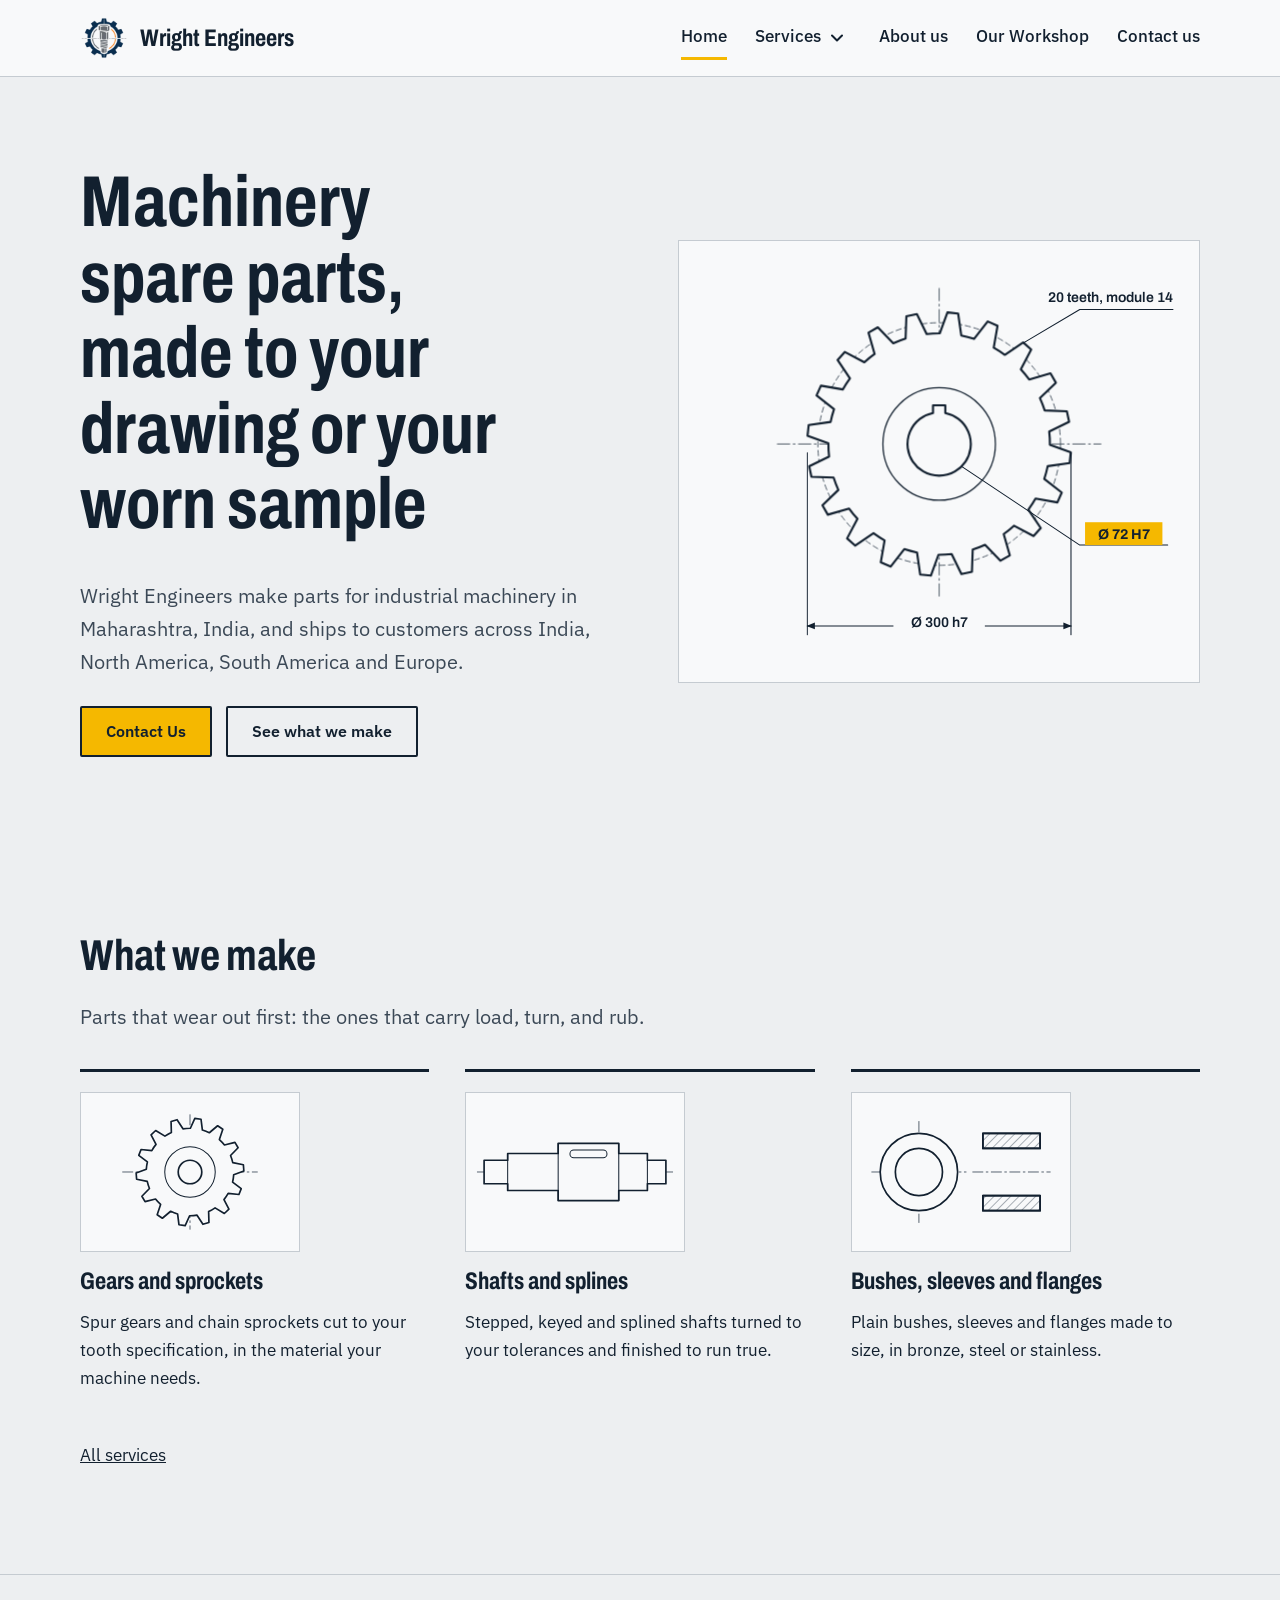
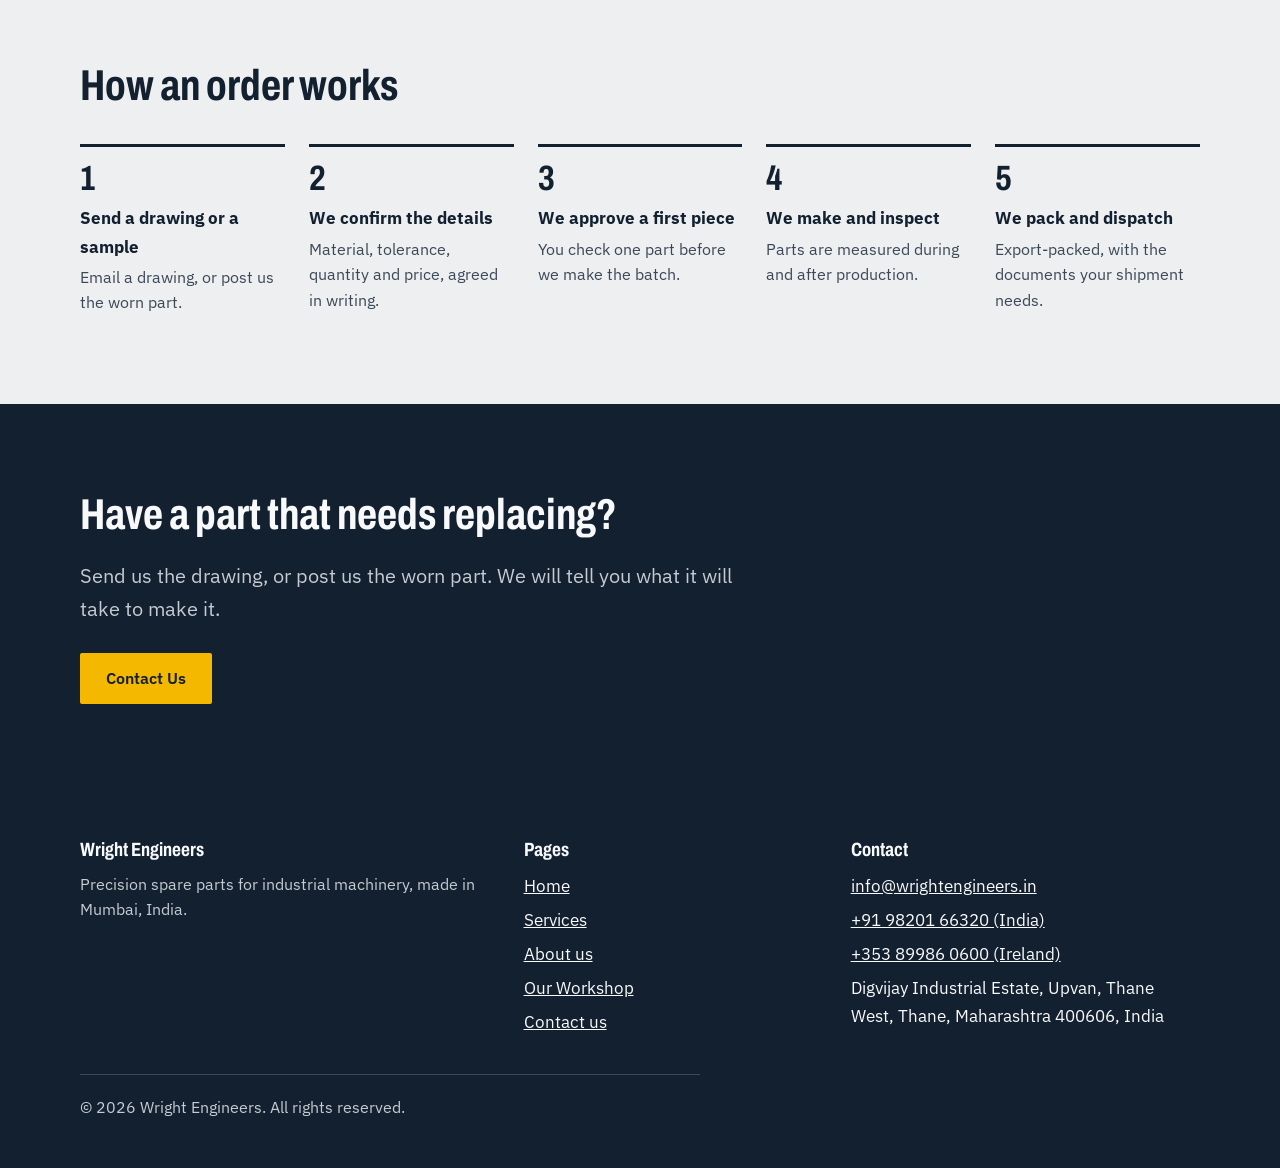
==== commit b1c54fb9: "New template" ====
--- a/index.html
+++ b/index.html
@@ -1,293 +1,132 @@
 <!DOCTYPE html>
-<html lang="zxx">
+<html lang="en">
 <head>
-	<title>Wright Engineers</title>
-	<meta charset="UTF-8">
-	<meta name="description" content="Industry.INC HTML Template">
-	<meta name="keywords" content="industry, html">
-	<meta name="viewport" content="width=device-width, initial-scale=1.0">
-	
-	<!-- Favicon -->
-	<link href="img/favicon.ico" rel="shortcut icon"/>
-
-	<!-- Google font -->
-	<link href="https://fonts.googleapis.com/css?family=Open+Sans:300,300i,400,400i,600,600i,700,700i&display=swap" rel="stylesheet">
-
-	<!-- Stylesheets -->
-	<link rel="stylesheet" href="css/bootstrap.min.css"/>
-	<link rel="stylesheet" href="css/font-awesome.min.css"/>
-	<link rel="stylesheet" href="css/magnific-popup.css"/>
-	<link rel="stylesheet" href="css/slicknav.min.css"/>
-	<link rel="stylesheet" href="css/owl.carousel.min.css"/>
-
-	<!-- Main Stylesheets -->
-	<link rel="stylesheet" href="css/style.css"/>
-
-
-	<!--[if lt IE 9]>
-		<script src="https://oss.maxcdn.com/html5shiv/3.7.2/html5shiv.min.js"></script>
-		<script src="https://oss.maxcdn.com/respond/1.4.2/respond.min.js"></script>
-	<![endif]-->
-
+<meta charset="utf-8">
+<meta name="viewport" content="width=device-width, initial-scale=1">
+<title>Wright Engineers | Machinery spare parts manufacturer, India</title>
+<meta name="description" content="Wright Engineers manufactures machinery spare parts in Mumbai, India: gears, shafts, bushes and flanges made to your drawing or sample. Exports to Europe.">
+<meta name="theme-color" content="#12202F">
+<link rel="icon" href="favicon.ico" sizes="any">
+<link rel="icon" href="favicon.png" type="image/png">
+<link rel="apple-touch-icon" href="apple-touch-icon.png">
+<link rel="preconnect" href="https://fonts.googleapis.com">
+<link rel="preconnect" href="https://fonts.gstatic.com" crossorigin>
+<link href="https://fonts.googleapis.com/css2?family=Archivo:wdth,wght@62..125,600..800&family=IBM+Plex+Sans:wght@400;500;600&display=swap" rel="stylesheet">
+<link rel="stylesheet" href="css/style.css">
 </head>
 <body>
-	<!-- Page Preloder -->
-	<div id="preloder">
-		<div class="loader"></div>
-	</div>
+<a class="skip" href="#main">Skip to content</a>
+<header class="site-header">
+  <div class="wrap bar">
+    <a class="brand" href="index.html"><img src="images/logo-mark.png" alt="" width="48" height="48">Wright Engineers</a>
+    <nav aria-label="Main"><ul class="nav"><li><a href="index.html" aria-current="page">Home</a></li><li class="has-sub"><a href="services.html">Services</a><button type="button" class="sub-toggle" aria-expanded="false" aria-controls="sub-services"><span class="sr">Show services menu</span><svg viewBox="0 0 12 8" width="12" height="8" aria-hidden="true" fill="none" stroke="currentColor" stroke-width="2" stroke-linecap="round" stroke-linejoin="round"><path d="M1 1.5l5 5 5-5"/></svg></button><ul class="sub" id="sub-services"><li><a href="services-oerlikon.html">Oerlikon Spare Parts</a></li><li><a href="services.html">[Service option 2]</a></li><li><a href="services.html">[Service option 3]</a></li><li><a href="services.html">[Service option 4]</a></li></ul></li><li><a href="about.html">About us</a></li><li><a href="workshop.html">Our Workshop</a></li><li><a href="contact.html">Contact us</a></li></ul></nav>
+  </div>
+</header>
+<main id="main">
+<section class="hero">
+  <div class="wrap">
+    <div>
+      <h1>Machinery spare parts, made to your drawing or your worn sample</h1>
+      <p class="lede">Wright Engineers make parts for industrial machinery in Maharashtra, India, and ships to customers across India, North America, South America and Europe.</p>
+      <div class="actions">
+        <a class="btn" href="contact.html">Contact Us</a>
+        <a class="btn ghost" href="services.html">See what we make</a>
+      </div>
+    </div>
+    <div class="sheet"><svg class="hero-drawing" viewBox="0 0 560 470" role="img" aria-labelledby="hd-t" fill="none" stroke="#12202F" stroke-linejoin="round" stroke-linecap="round" font-family="Archivo, Arial, sans-serif">
+<title id="hd-t">Technical drawing of a spur gear with its diameter, bore and tooth specification marked</title>
+<defs><marker id="ar" viewBox="0 0 10 10" refX="9" refY="5" markerWidth="8" markerHeight="8" orient="auto-start-reverse"><path d="M0 1L10 5L0 9Z" fill="#12202F" stroke="none"/></marker></defs>
+<g class="fade" stroke="#3B4856" stroke-width="1">
+<line x1="96" y1="215" x2="464" y2="215" stroke-dasharray="14 4 2 4"/><line x1="280" y1="38" x2="280" y2="392" stroke-dasharray="14 4 2 4"/>
+<circle cx="280" cy="215" r="138" stroke-dasharray="6 4"/>
+</g>
+<path class="draw" pathLength="1" d="M280.79 89.00 L289.42 65.30 L301.60 66.56 L305.16 91.54 A126.00 126.00 0 0 1 319.69 95.41 L335.22 75.53 L346.41 80.50 L342.08 105.36 A126.00 126.00 0 0 1 354.70 113.53 L375.61 99.42 L384.72 107.61 L372.93 129.91 A126.00 126.00 0 0 1 382.40 141.58 L406.65 134.63 L412.78 145.23 L394.67 162.79 A126.00 126.00 0 0 1 400.08 176.82 L425.29 177.70 L427.85 189.67 L405.20 200.78 A126.00 126.00 0 0 1 406.00 215.79 L429.70 224.42 L428.44 236.60 L403.46 240.16 A126.00 126.00 0 0 1 399.59 254.69 L419.47 270.22 L414.50 281.41 L389.64 277.08 A126.00 126.00 0 0 1 381.47 289.70 L395.58 310.61 L387.39 319.72 L365.09 307.93 A126.00 126.00 0 0 1 353.42 317.40 L360.37 341.65 L349.77 347.78 L332.21 329.67 A126.00 126.00 0 0 1 318.18 335.08 L317.30 360.29 L305.33 362.85 L294.22 340.20 A126.00 126.00 0 0 1 279.21 341.00 L270.58 364.70 L258.40 363.44 L254.84 338.46 A126.00 126.00 0 0 1 240.31 334.59 L224.78 354.47 L213.59 349.50 L217.92 324.64 A126.00 126.00 0 0 1 205.30 316.47 L184.39 330.58 L175.28 322.39 L187.07 300.09 A126.00 126.00 0 0 1 177.60 288.42 L153.35 295.37 L147.22 284.77 L165.33 267.21 A126.00 126.00 0 0 1 159.92 253.18 L134.71 252.30 L132.15 240.33 L154.80 229.22 A126.00 126.00 0 0 1 154.00 214.21 L130.30 205.58 L131.56 193.40 L156.54 189.84 A126.00 126.00 0 0 1 160.41 175.31 L140.53 159.78 L145.50 148.59 L170.36 152.92 A126.00 126.00 0 0 1 178.53 140.30 L164.42 119.39 L172.61 110.28 L194.91 122.07 A126.00 126.00 0 0 1 206.58 112.60 L199.63 88.35 L210.23 82.22 L227.79 100.33 A126.00 126.00 0 0 1 241.82 94.92 L242.70 69.71 L254.67 67.15 L265.78 89.80 A126.00 126.00 0 0 1 280.79 89.00 Z" fill="#F8F9FA" stroke-width="2.4"/>
+<circle class="draw" pathLength="1" cx="280" cy="215" r="64" stroke-width="1.4"/>
+<path class="draw" pathLength="1" d="M287 179.7A36 36 0 1 1 273 179.7L273 171L287 171Z" stroke-width="2.4" fill="#F8F9FA"/>
+<g class="fade" stroke-width="1.2">
+<line x1="130" y1="225" x2="130" y2="432"/><line x1="430" y1="225" x2="430" y2="432"/>
+<line x1="130" y1="422" x2="430" y2="422" marker-start="url(#ar)" marker-end="url(#ar)"/>
+<rect x="228" y="404" width="104" height="26" fill="#F8F9FA" stroke="none"/>
+<text x="280" y="423" text-anchor="middle" font-size="16" font-weight="600" fill="#12202F" stroke="none">Ø 300 h7</text>
+<polyline points="305.5,240.5 440,330 540,330"/>
+<rect x="446" y="304" width="88" height="26" fill="#F5B800" stroke="none"/>
+<text x="490" y="323" text-anchor="middle" font-size="16" font-weight="700" fill="#12202F" stroke="none">Ø 72 H7</text>
+<polyline points="376,100 440,62 546,62"/>
+<text x="546" y="54" text-anchor="end" font-size="16" font-weight="600" fill="#12202F" stroke="none">20 teeth, module 14</text>
+</g></svg></div>
+  </div>
+</section>
 
-	<!-- Header section  -->
-	<header class="header-section clearfix">
-		<div class="header-top">
-			<div class="container-fluid">
-				<div class="row">
-					<div class="col-md-6">
-						<p>Wright Engineers</p>
-					</div>
-					<div class="col-md-6 text-md-right">
-						<p>Wright Engineers</p>
-					</div>
-				</div>
-			</div>
-		</div>
-		<div class="site-navbar">
-			<!-- Logo -->
-			<a href="index.html" class="site-logo">
-				<img src="img/logo.png" alt="">
-			</a>
-			<div class="header-right">
-				<div class="header-info-box">
-					<div class="hib-icon">
-						<img src="img/icons/phone.png" alt="" class="">
-					</div>
-					<div class="hib-text">
-						<h6>+91 9820166320</h6>
-						<p>wrightengineers1@gmail.com</p>
-					</div>
-				</div>
-				<div class="header-info-box">
-					<div class="hib-icon">
-						<img src="img/icons/map-marker.png" alt="" class="">
-					</div>
-					<div class="hib-text">
-						<h6>Digvijay Industrial Estate No 2</h6>
-						<p>Thane West, MH, India</p>
-					</div>
-				</div>
-				<button class="search-switch"><i class="fa fa-search"></i></button>
-			</div>
-			<!-- Menu -->
-			<nav class="site-nav-menu">
-				<ul>
-					<li class="active"><a href="index.html">Home</a></li>
-					<li><a href="solutions.html">Solutions</a></li>
-					<li><a href="contact.html">Contact</a></li>
-					<li><a href="about.html">About us</a></li>
-				</ul>
-			</nav>
+<section class="section">
+  <div class="wrap">
+    <h2>What we make</h2>
+    <p class="lede">Parts that wear out first: the ones that carry load, turn, and rub.</p>
+    <div class="trio">
+      <div>
+        <img src="images/gear.svg" alt="Drawing of a spur gear" width="240" height="160">
+        <h3>Gears and sprockets</h3>
+        <p>Spur gears and chain sprockets cut to your tooth specification, in the material your machine needs.</p>
+      </div>
+      <div>
+        <img src="images/shaft.svg" alt="Drawing of a stepped shaft with a keyway" width="240" height="160">
+        <h3>Shafts and splines</h3>
+        <p>Stepped, keyed and splined shafts turned to your tolerances and finished to run true.</p>
+      </div>
+      <div>
+        <img src="images/bush.svg" alt="Drawing of a bush in front view and cross-section" width="240" height="160">
+        <h3>Bushes, sleeves and flanges</h3>
+        <p>Plain bushes, sleeves and flanges made to size, in bronze, steel or stainless.</p>
+      </div>
+    </div>
+    <p class="more"><a href="services.html">All services</a></p>
+  </div>
+</section>
 
-		</div>
-	</header>
-	<!-- Header section end  -->
-	
-	<!-- Hero section  -->
-	<section class="hero-section">
-		<div class="hero-slider owl-carousel">
-			<div class="hero-item set-bg" data-setbg="img/hero-slider/1.jpg">
-				<div class="container">
-					<div class="row">
-						<div class="col-xl-8">
-							<h2><span>Precision</span><span>Manufacturing</span></h2>
-							<a href="solutions.html" class="site-btn sb-white mr-4 mb-3">Our Solutions</a>
-						</div>
-					</div>
-				</div>
-			</div>
-			<div class="hero-item set-bg" data-setbg="img/hero-slider/2.jpg">
-				<div class="container">
-					<div class="row">
-						<div class="col-xl-8">
-							<h2><span>Precision</span><span>Manufacturing</span></h2>
-							<a href="solutions.html" class="site-btn sb-white mr-4 mb-3">Our Solutions</a>
-						</div>
-					</div>
-				</div>
-			</div>
-		</div>
-	</section>
-	<!-- Hero section end  -->
+<section class="section">
+  <div class="wrap">
+    <h2>How an order works</h2>
+    <ol class="steps">
+      <li><strong>Send a drawing or a sample</strong><span>Email a drawing, or post us the worn part.</span></li>
+      <li><strong>We confirm the details</strong><span>Material, tolerance, quantity and price, agreed in writing.</span></li>
+      <li><strong>We approve a first piece</strong><span>You check one part before we make the batch.</span></li>
+      <li><strong>We make and inspect</strong><span>Parts are measured during and after production.</span></li>
+      <li><strong>We pack and dispatch</strong><span>Export-packed, with the documents your shipment needs.</span></li>
+    </ol>
+  </div>
+</section>
 
-	<!-- Services section  -->
-	<section class="features-section spad">
-		
-			<div class="container">
-				<div class="row">
-					<div class="col-lg-4 col-md-6">
-						<div class="service-item">
-							<div class="si-head">
-								<div class="si-icon">
-									<img src="img/icons/cogwheel.png" alt="">
-								</div>
-								<h5>Mechanical Engineering</h5>
-							</div>
-							<p>Lorem ipsum dolor sit amet, consectetur adipiscing elit. Quisque orci purus, sodales in est quis, blandit sollicitudin est. </p>
-						</div>
-					</div>
-					<div class="col-lg-4 col-md-6">
-						<div class="service-item">
-							<div class="si-head">
-								<div class="si-icon">
-								<img src="img/icons/pollution.png" alt="">
-								</div>
-								<h5>Profesional Workers</h5>
-							</div>
-							<p>Quisque orci purus, sodales in est quis, blandit sollicitudin est. Nam ornare ipsum ac accumsan auctor. Donec consequat arcu.</p>
-						</div>
-					</div>
-					<div class="col-lg-4 col-md-6">
-						<div class="service-item">
-							<div class="si-head">
-								<div class="si-icon">
-								<img src="img/icons/helmet.png" alt="">
-									
-								</div>
-								<h5>Green Energy</h5>
-							</div>
-							<p>Sodales in est quis, blandit sollicitudin est. Nam ornare ipsum ac accumsan auctor. Donec con-sequat arcu et commodo interdum. </p>
-						</div>
-					</div>
-				</div>
-			</div>
-
-	</section>
-	<!-- Services section end  -->
-
-	<!-- Features section   -->
-	<section class="features-section spad set-bg" data-setbg="img/features-bg.jpg">
-		<div class="container">
-			<div class="row">
-				<div class="col-lg-4 col-md-6">
-					<div class="feature-box">
-						<img src="img/features/1.jpg" alt="">
-						<div class="fb-text">
-							<h5>Spare Parts Manufacturing</h5>
-							<p>Lorem ipsum dolor sit amet, consectetur adipi-scing elit. Quisque orci purus, sodales in est quis, blandit sollicitudin est. Nam ornare ipsum ac accumsan auctor. </p>
-							<a href="" class="fb-more-btn">Read More</a>
-						</div>
-					</div>
-				</div>
-				<div class="col-lg-4 col-md-6">
-					<div class="feature-box">
-						<img src="img/features/2.jpg" alt="">
-						<div class="fb-text">
-							<h5>Engineering Services</h5>
-							<p>Lorem ipsum dolor sit amet, consectetur adipi-scing elit. Quisque orci purus, sodales in est quis, blandit sollicitudin est. Nam ornare ipsum ac accumsan auctor. </p>
-							<a href="" class="fb-more-btn">Read More</a>
-						</div>
-					</div>
-				</div>
-				<div class="col-lg-4 col-md-12">
-					<div class="feature-box">
-						<img src="img/features/3.jpg" alt="">
-						<div class="fb-text">
-							<h5>Manufactoring</h5>
-							<p>Lorem ipsum dolor sit amet, consectetur adipi-scing elit. Quisque orci purus, sodales in est quis, blandit sollicitudin est. Nam ornare ipsum ac accumsan auctor. </p>
-							<a href="" class="fb-more-btn">Read More</a>
-						</div>
-					</div>
-				</div>
-			</div>
-		</div>
-	</section>
-	<!-- Features section end  -->
-
-
-	<!-- Call to action section  -->
-	<section class="cta-section">
-		<div class="container">
-			<div class="row">
-				<div class="col-lg-9 d-flex align-items-center">
-					<h2>We Manufacture Our Spare Parts</h2>
-				</div>
-				<div class="col-lg-3 text-lg-right" >
-					<a href="contact.html" class="site-btn sb-dark">contact us</a>
-				</div>
-			</div>
-		</div>
-	</section>
-	<!-- Call to action section end  -->
-
-	
-	<!-- Footer section -->
-	<footer class="footer-section spad">
-		<div class="container">
-			<div class="row">
-				<div class="col-lg-3 col-md-6">
-					<div class="footer-widget about-widget">
-						<img src="img/logo-light.png" alt="">
-					</div>
-				</div>
-				<div class="col-lg-3 col-md-6 col-sm-6">
-					
-				</div>
-				<div class="col-lg-3 col-md-6 col-sm-6">
-					<div class="footer-widget">
-						<h2 class="fw-title">Our Solutions</h2>
-						<ul>
-							<li><a href="solutions.html">CNC Turning and Milling</a></li>
-							<li><a href="solutions.html">Custom Spare Parts Manufacturing </a></li>
-							<li><a href="solutions.html">Automation and Assembly</a></li>
-						</ul>
-					</div>
-				</div>
-				<div class="col-lg-3 col-md-6 col-sm-7">
-					<div class="footer-widget">
-						<h2 class="fw-title">Contact Us</h2>
-						<div class="footer-info-box">
-							<div class="fib-icon">
-								<img src="img/icons/map-marker.png" alt="" class="">
-							</div>
-							<div class="fib-text">
-								<p>Digvijay Industrial Estate No 2 <br>Thane West, MH, India</p>
-							</div>
-						</div>
-						<div class="footer-info-box">
-							<div class="fib-icon">
-								<img src="img/icons/phone.png" alt="" class="">
-							</div>
-							<div class="fib-text">
-								<p>+91 9820166320<br>wrightengineers1@gmail.com</p>
-							</div>
-						</div>
-						
-						</form>
-					</div>
-				</div>
-			</div>
-		</div>
-		<div class="footer-buttom">
-			<div class="container">
-			<div class="row">
-				<div class="col-lg-4 order-2 order-lg-1 p-0">
-					<div class="copyright"> Copyright &copy;<script>document.write(new Date().getFullYear());</script> |  All rights reserved <br><br>
-					</div>
-				</div>
-			</div>
-		</div>
-		</div>
-	</footer>
-	<!-- Footer section end -->
-
-
-	
-	<!--====== Javascripts & Jquery ======-->
-	<script src="js/jquery-3.2.1.min.js"></script>
-	<script src="js/bootstrap.min.js"></script>
-	<script src="js/jquery.slicknav.min.js"></script>
-	<script src="js/owl.carousel.min.js"></script>
-	<script src="js/circle-progress.min.js"></script>
-	<script src="js/jquery.magnific-popup.min.js"></script>
-	<script src="js/main.js"></script>
-
-	</body>
+<section class="section dark">
+  <div class="wrap">
+    <h2>Have a part that needs replacing?</h2>
+    <p class="lede">Send us the drawing, or post us the worn part. We will tell you what it will take to make it.</p>
+    <div class="actions"><a class="btn" href="contact.html">Contact Us</a></div>
+  </div>
+</section>
+</main>
+<footer class="site-footer">
+  <div class="wrap">
+    <div class="foot">
+      <div>
+        <h2>Wright Engineers</h2>
+        <p>Precision spare parts for industrial machinery, made in Mumbai, India.</p>
+      </div>
+      <div>
+        <h2>Pages</h2>
+        <ul><li><a href="index.html">Home</a></li><li><a href="services.html">Services</a></li><li><a href="about.html">About us</a></li><li><a href="workshop.html">Our Workshop</a></li><li><a href="contact.html">Contact us</a></li></ul>
+      </div>
+      <div>
+        <h2>Contact</h2>
+        <ul>
+          <li><a href="mailto:info@wrightengineers.in">info@wrightengineers.in</a></li>
+          <li><a href="tel:+919930065455">+91 98201 66320 (India)</a></li>
+         <li><a href="tel:+353899860600">+353 89986 0600 (Ireland)</a></li>
+          <li>Digvijay Industrial Estate, Upvan, Thane West, Thane, Maharashtra 400606, India</li>
+        </ul>
+      </div>
+    </div>
+    <p class="copy">&copy; <span data-year>2026</span> Wright Engineers. All rights reserved.</p>
+  </div>
+</footer>
+<script src="js/main.js"></script>
+</body>
 </html>
--- a/css/style.css
+++ b/css/style.css
@@ -1,2094 +1,200 @@
-/* =================================
-------------------------------------
-  Template Name: Industry.INC 
-	Description: Industry.INC HTML Template
-	Author: colorlib
-	Author URI: https://www.colorlib.com/
-	Version: 1.0
-	Created: colorlib
- ------------------------------------
- ====================================*/
-
-
-/*----------------------------------------*/
-/* Template default CSS
-/*----------------------------------------*/
-
- html,
- body {
-   height: 100%;
-   font-family: "Open Sans", sans-serif;
-   -webkit-font-smoothing: antialiased;
-   font-smoothing: antialiased;
- }
- 
- h1,
- h2,
- h3,
- h4,
- h5,
- h6 {
-   margin: 0;
-   color: #081624;
-   font-weight: 600;
- }
- 
- h1 {
-   font-size: 70px;
- }
- 
- h2 {
-   font-size: 38px;
- }
- 
- h3 {
-   font-size: 30px;
- }
- 
- h4 {
-   font-size: 24px;
- }
- 
- h5 {
-   font-size: 18px;
- }
- 
- h6 {
-   font-size: 16px;
- }
- 
- p {
-   font-size: 14px;
-   color: #718090;
-   line-height: 2;
- }
- 
- img {
-   max-width: 100%;
- }
- 
- input:focus,
- select:focus,
- button:focus,
- textarea:focus {
-   outline: none;
- }
- 
- a:hover,
- a:focus {
-   text-decoration: none;
-   outline: none;
- }
- 
- ul,
- ol {
-   padding: 0;
-   margin: 0;
- }
- 
- /*---------------------
- Helper CSS
-  -----------------------*/
- 
- .section-title {
-   text-align: center;
- }
- 
- .section-title h2 {
-   font-size: 36px;
- }
- 
- .set-bg {
-   background-repeat: no-repeat;
-   background-size: cover;
-   background-position: top center;
- }
- 
- .spad {
-   padding-top: 103px;
-   padding-bottom: 103px;
- }
- 
- .text-white h1,
- .text-white h2,
- .text-white h3,
- .text-white h4,
- .text-white h5,
- .text-white h6,
- .text-white p,
- .text-white span,
- .text-white li,
- .text-white a {
-   color: #fff;
- }
- 
- /*---------------------
- Commom elements
-  -----------------------*/
- 
- .element {
-   margin-bottom: 85px;
- }
- 
- .element:last-child {
-   margin-bottom: 0;
- }
- 
- .element .el-title {
-   font-weight: 300;
-   font-size: 36px;
-   margin-bottom: 50px;
- }
- 
- /* buttons */
- 
- .site-btn {
-   display: inline-block;
-   border: none;
-   font-size: 14px;
-   font-weight: 600;
-   min-width: 186px;
-   padding: 23px 47px;
-   text-transform: uppercase;
-   background: #ffc000;
-   color: #fff;
-   line-height: normal;
-   cursor: pointer;
-   text-align: center;
- }
- 
- .site-btn:hover {
-   color: #fff;
- }
- 
- .site-btn.sb-dark {
-   color: #fff;
-   background: #081624;
- }
- 
- .site-btn.sb-light-dark {
-   color: #fff;
-   background: #304a5f;
- }
- 
- .site-btn.sb-light {
-   color: #081624;
-   background: #e3f0fa;
- }
- 
- .site-btn.sb-white {
-   color: #081624;
-   background: #fff;
- }
- 
- /* Preloder */
- 
- #preloder {
-   position: fixed;
-   width: 100%;
-   height: 100%;
-   top: 0;
-   left: 0;
-   z-index: 999999;
-   background: #000;
- }
- 
- .loader {
-   width: 40px;
-   height: 40px;
-   position: absolute;
-   top: 50%;
-   left: 50%;
-   margin-top: -13px;
-   margin-left: -13px;
-   border-radius: 60px;
-   animation: loader 0.8s linear infinite;
-   -webkit-animation: loader 0.8s linear infinite;
- }
- 
- @keyframes loader {
-   0% {
-     -webkit-transform: rotate(0deg);
-     transform: rotate(0deg);
-     border: 4px solid #f44336;
-     border-left-color: transparent;
-   }
-   50% {
-     -webkit-transform: rotate(180deg);
-     transform: rotate(180deg);
-     border: 4px solid #673ab7;
-     border-left-color: transparent;
-   }
-   100% {
-     -webkit-transform: rotate(360deg);
-     transform: rotate(360deg);
-     border: 4px solid #f44336;
-     border-left-color: transparent;
-   }
- }
- 
- @-webkit-keyframes loader {
-   0% {
-     -webkit-transform: rotate(0deg);
-     border: 4px solid #f44336;
-     border-left-color: transparent;
-   }
-   50% {
-     -webkit-transform: rotate(180deg);
-     border: 4px solid #673ab7;
-     border-left-color: transparent;
-   }
-   100% {
-     -webkit-transform: rotate(360deg);
-     border: 4px solid #f44336;
-     border-left-color: transparent;
-   }
- }
- 
- /* Accordion */
- 
- .accordion-area .panel {
-   margin-bottom: 8px;
- }
- 
- .accordion-area .panel-header {
-   display: block;
-   font-weight: 500;
-   position: relative;
-   background: #304a5f;
-   color: #fff;
-   -webkit-transition: all 0.4s ease-out 0s;
-   transition: all 0.4s ease-out 0s;
- }
- 
- .accordion-area .panel-header.active .panel-link {
-   background: #ffc000;
- }
- 
- .accordion-area .panel-header.active .panel-link.collapsed {
-   background: #304a5f;
- }
- 
- .accordion-area .panel-link:after {
-   content: "+";
-   position: absolute;
-   font-size: 20px;
-   right: 25px;
-   top: 50%;
-   color: #fff;
-   line-height: 16px;
-   margin-top: -8px;
-   margin-left: -4px;
- }
- 
- .accordion-area .panel-header.active .panel-link:after {
-   content: "-";
-   margin-top: -10px;
-   color: #fff;
- }
- 
- .accordion-area .panel-header.active .panel-link.collapsed:after {
-   content: "+";
-   color: #fff;
- }
- 
- .accordion-area .panel-link {
-   text-align: left;
-   background-color: transparent;
-   border: none;
-   position: relative;
-   width: 100%;
-   padding: 16px 40px;
-   padding-left: 30px;
-   font-size: 20px;
-   color: #fff;
-   font-weight: 600;
-   line-height: 1.35;
-   cursor: pointer;
- }
- 
- .accordion-area .panel-body p {
-   margin-bottom: 0;
-   padding: 25px 0 20px;
- }
- 
- /* Tab */
- 
- .tab-element .nav-tabs {
-   border-bottom: none;
-   margin-bottom: 15px;
- }
- 
- .tab-element .nav-item {
-   margin-right: 10px;
-   margin-bottom: 10px;
- }
- 
- .tab-element .nav-tabs .nav-link {
-   text-align: left;
-   background-color: #304a5f;
-   border-radius: 0;
-   position: relative;
-   width: 100%;
-   padding: 18px 38px;
-   font-size: 16px;
-   color: #fff;
-   font-weight: 600;
-   line-height: 1.35;
-   cursor: pointer;
- }
- 
- .tab-element .nav-tabs .nav-item:last-child {
-   margin-right: 0;
- }
- 
- .tab-element .nav-tabs .nav-link.active {
-   background: #ffc000;
- }
- 
- .tab-element .tab-pane p {
-   margin-bottom: 0;
-   line-height: 1.9;
- }
- 
- .circle-progress {
-   text-align: center;
-   display: block;
-   position: relative;
-   margin-bottom: 30px;
- }
- 
- .circle-progress canvas {
-   -webkit-transform: rotate(90deg);
-   transform: rotate(90deg);
- }
- 
- .circle-progress .circle-warp {
-   margin-bottom: 5px;
-   position: relative;
- }
- 
- .circle-progress h2 {
-   position: absolute;
-   width: 100%;
-   top: 50%;
-   margin-top: -20px;
-   font-size: 30px;
-   font-weight: 300;
-   color: #ffc000;
- }
- 
- .search-model {
-   display: none;
-   position: fixed;
-   width: 100%;
-   height: 100%;
-   left: 0;
-   top: 0;
-   background: #000;
-   z-index: 99999;
- }
- 
- .search-model-form {
-   padding: 0 15px;
- }
- 
- .search-model-form input {
-   width: 500px;
-   font-size: 40px;
-   border: none;
-   border-bottom: 2px solid #333;
-   background: none;
-   color: #999;
- }
- 
- .search-close-switch {
-   position: absolute;
-   width: 50px;
-   height: 50px;
-   background: #333;
-   color: #fff;
-   text-align: center;
-   border-radius: 50%;
-   padding-top: 6px;
-   font-size: 26px;
-   top: 30px;
-   cursor: pointer;
-   -webkit-transform: rotate(45deg);
-   transform: rotate(45deg);
-   font-weight: 300;
- }
- 
- /*------------------
- Header section
-  ---------------------*/
- 
- .header-top {
-   padding: 14px 40px;
-   background: #081624;
- }
- 
- .header-top p {
-   margin-bottom: 0;
-   color: #718090;
-   font-size: 12px;
-   line-height: 1;
- }
- 
- .site-logo {
-   display: inline-block;
-   margin-right: 100px;
-   padding-left: 63px;
- }
- 
- .header-right {
-   float: right;
-   padding-right: 83px;
-   position: relative;
- }
- 
- .header-info-box {
-   display: inline-block;
-   margin-right: 40px;
-   padding: 21px 0 15px;
- }
- 
- .header-info-box .hib-icon {
-   float: left;
-   margin-right: 13px;
- }
- 
- .header-info-box .hib-text {
-   overflow: hidden;
- }
- 
- .header-info-box .hib-text h6 {
-   font-weight: 400;
-   font-size: 14px;
- }
- 
- .header-info-box .hib-text p {
-   margin-bottom: 0;
- }
- 
- .search-switch {
-   position: absolute;
-   right: 0;
-   top: 0;
-   width: 83px;
-   height: 100%;
-   max-height: 86px;
-   color: #fff;
-   font-size: 25px;
-   border: none;
-   background: #ffc000;
- }
- 
- .search-switch-warp {
-   padding-top: 20px;
- }
- 
- .search-switch-warp .search-switch {
-   display: block;
-   width: 100%;
-   position: relative;
-   font-size: 16px;
-   padding: 10px;
- }
- 
- .site-nav-menu {
-   display: -webkit-inline-box;
-   display: -ms-inline-flexbox;
-   display: inline-flex;
- }
- 
- .site-nav-menu ul {
-   list-style: none;
- }
- 
- .site-nav-menu ul li {
-   display: inline-block;
-   position: relative;
- }
- 
- .site-nav-menu ul li a {
-   display: block;
-   padding: 32px 16px;
-   margin-right: 35px;
-   font-size: 15px;
-   font-weight: 600;
-   color: #081624;
-   position: relative;
- }
- 
- .site-nav-menu ul li a:after {
-   position: absolute;
-   content: "";
-   width: 0;
-   height: 7px;
-   left: 0;
-   bottom: 0;
-   background: #ffc000;
-   -webkit-transition: all 0.4s;
-   transition: all 0.4s;
- }
- 
- .site-nav-menu ul li .sub-menu {
-   position: absolute;
-   top: 100%;
-   left: 0;
-   width: 220px;
-   background: #fff;
-   visibility: hidden;
-   opacity: 0;
-   margin-top: 50px;
-   padding: 15px 0 10px;
-   text-align: left;
-   -webkit-box-shadow: 0 15px 50px 1px rgba(0, 0, 0, 0.13);
-   box-shadow: 0 15px 50px 1px rgba(0, 0, 0, 0.13);
-   -webkit-transition: all 0.4s;
-   transition: all 0.4s;
- }
- 
- .site-nav-menu ul li .sub-menu li {
-   display: block;
- }
- 
- .site-nav-menu ul li .sub-menu li a {
-   padding: 8px 25px;
-   text-transform: none;
-   margin-right: 0;
- }
- 
- .site-nav-menu ul li .sub-menu li a:hover {
-   color: #ffc000;
- }
- 
- .site-nav-menu ul li .sub-menu li a:after {
-   display: none;
- }
- 
- .site-nav-menu ul li:hover a:after {
-   width: 100%;
- }
- 
- .site-nav-menu ul li:hover .sub-menu {
-   visibility: visible;
-   opacity: 1;
-   margin-top: 0;
-   z-index: 99;
- }
- 
- .site-nav-menu ul li.active a:after {
-   width: 100%;
- }
- 
- .slicknav_menu {
-   display: none;
- }
- 
- /* ----------------
-  Hero Section
-  ---------------------*/
- 
- .hero-slider .owl-nav button.owl-prev,
- .hero-slider .owl-nav button.owl-next {
-   position: absolute;
-   width: 84px;
-   height: 84px;
-   top: calc( 50% - 42px);
-   left: 0;
-   font-size: 30px;
-   color: #081624;
-   background: #fff;
-   -webkit-transition: all 0.4s;
-   transition: all 0.4s;
- }
- 
- .hero-slider .owl-nav button.owl-prev:hover,
- .hero-slider .owl-nav button.owl-next:hover {
-   color: #fff;
-   background: #ffc000;
- }
- 
- .hero-slider .owl-nav button.owl-next {
-   left: auto;
-   right: 0;
- }
- 
- .hero-item {
-   height: 777px;
-   display: -webkit-box;
-   display: -ms-flexbox;
-   display: flex;
-   -webkit-box-align: center;
-   -ms-flex-align: center;
-   align-items: center;
- }
- 
- .hero-item h2 {
-   font-size: 90px;
-   font-weight: 300;
-   color: #fff;
-   margin-bottom: 34px;
-   opacity: 0;
-   top: 50px;
-   position: relative;
- }
- 
- .hero-item h2 span {
-   padding-left: 25px;
-   padding-bottom: 15px;
-   display: inline-block;
-   background: #ffc000;
- }
- 
- .hero-item h2 span:nth-child(1) {
-   color: #081624;
- }
- 
- .hero-item h2 span:nth-child(2) {
-   padding-right: 14px;
- }
- 
- .hero-item h2 span:last-child {
-   padding-right: 30px;
- }
- 
- .hero-item .site-btn {
-   opacity: 0;
-   top: 50px;
-   position: relative;
- }
- 
- .hero-slider .owl-item.active .hero-item h2,
- .hero-slider .owl-item.active .hero-item .site-btn {
-   top: 0;
-   opacity: 1;
- }
- 
- .hero-slider .owl-item.active .hero-item h2 {
-   -webkit-transition: all 0.5s ease 0.2s;
-   transition: all 0.5s ease 0.2s;
- }
- 
- .hero-slider .owl-item.active .hero-item .site-btn {
-   -webkit-transition: all 0.5s ease 0.4s;
-   transition: all 0.5s ease 0.4s;
- }
- 
- .hero-slider .owl-item.active .hero-item .site-btn:last-child {
-   -webkit-transition: all 0.5s ease 0.6s;
-   transition: all 0.5s ease 0.6s;
- }
- 
- /* ----------------
- Service Section
-  ---------------------*/
- 
- .services-warp {
-   padding-top: 56px;
-   padding-bottom: 30px;
-   max-width: 1227px;
-   margin: -91px auto 0;
-   background: #fff;
-   position: relative;
-   -webkit-box-shadow: 0 0 0 #00000075;
-   box-shadow: 0 0 0 #00000075;
-   z-index: 99;
- }
- 
- .services-warp:after,
- .services-warp::before {
-   position: absolute;
-   content: "";
-   width: 100%;
-   height: 50%;
-   top: 0;
-   left: 0;
-   z-index: -2;
-   -webkit-box-shadow: 0 -43px 41px rgba(0, 0, 0, 0.48);
-   box-shadow: 0 -43px 41px rgba(0, 0, 0, 0.48);
- }
- 
- .services-warp::before {
-   background: #fff;
-   height: 100%;
-   top: -4px;
-   -webkit-box-shadow: 0 0 0 #000;
-   box-shadow: 0 0 0 #000;
-   border-top: 4px solid #ffc000;
-   z-index: -1;
- }
- 
- .service-item {
-   margin-bottom: 55px;
-   padding-right: 20px;
- }
- 
- .service-item .si-head {
-   overflow: hidden;
-   margin-bottom: 20px;
- }
- 
- .service-item .si-icon {
-   float: left;
-   width: 61px;
- }
- 
- .service-item h5 {
-   overflow: hidden;
-   padding-top: 12px;
- }
- 
- .service-item p {
-   margin-bottom: 0;
- }
- 
- /* ----------------
-  Features Section
-  ---------------------*/
- 
- .features-section {
-   padding-bottom: 73px;
- }
- 
- .feature-box {
-   margin-bottom: 30px;
- }
- 
- .feature-box .fb-text {
-   padding: 50px 27px 43px;
-   background: #fff;
- }
- 
- .feature-box img {
-   min-width: 100%;
- }
- 
- .feature-box h5 {
-   margin-bottom: 30px;
- }
- 
- .feature-box p {
-   margin-bottom: 25px;
- }
- 
- .feature-box .fb-more-btn {
-   display: inline-block;
-   color: #ffc000;
-   font-size: 12px;
-   text-transform: uppercase;
-   border: 2px solid #ffc000;
-   padding: 15px;
-   min-width: 128px;
-   text-align: center;
- }
- 
- .feature-box .fb-more-btn:hover {
-   background: #ffc000;
-   color: #fff;
- }
- 
- /* ----------------
-  Clients Section
-  ---------------------*/
- 
- .client-text {
-   text-align: center;
-   margin-bottom: 90px;
- }
- 
- .client-text h2 {
-   font-weight: 300;
-   margin-bottom: 40px;
- }
- 
- .client-text p {
-   font-size: 18px;
- }
- 
- .client-slider .single-brand {
-   display: table;
-   height: 80px;
-   width: 100%;
- }
- 
- .client-slider .single-brand a {
-   display: table-cell;
-   vertical-align: middle;
-   text-align: center;
- }
- 
- .client-slider .single-brand a img {
-   width: auto;
-   margin: 0 auto;
-   -webkit-filter: grayscale(100%);
-   filter: grayscale(100%);
-   -webkit-transition: all 0.4s;
-   transition: all 0.4s;
- }
- 
- .client-slider .single-brand a:hover img {
-   -webkit-filter: grayscale(0%);
-   filter: grayscale(0%);
- }
- 
- /* ----------------------
-  Testimonial Section
- ------------------------*/
- 
- .testimonial-bg {
-   height: 100%;
- }
- 
- .testimonial-box {
-   padding: 100px 15px 70px;
-   background: #17172d;
- }
- 
- .testimonial-box .testi-box-warp {
-   max-width: 740px;
-   margin: 0 auto;
- }
- 
- .testimonial-box h2 {
-   color: #fff;
-   font-weight: 300;
-   margin-bottom: 40px;
- }
- 
- .testimonial-slider .owl-dots {
-   display: -webkit-box;
-   display: -ms-flexbox;
-   display: flex;
- }
- 
- .testimonial-slider .owl-dots .owl-dot {
-   width: 8px;
-   height: 8px;
-   border-radius: 15px;
-   margin-right: 12px;
-   background: #fff;
- }
- 
- .testimonial-slider .owl-dots .owl-dot.active {
-   background: #ffc000;
- }
- 
- .testimonial {
-   padding-bottom: 70px;
- }
- 
- .testimonial p {
-   font-size: 18px;
-   font-style: italic;
-   margin-bottom: 55px;
- }
- 
- .testimonial .testi-thumb {
-   width: 82px !important;
-   height: 82px;
-   float: left;
-   margin-right: 33px;
-   border-radius: 50%;
- }
- 
- .testimonial h5 {
-   font-weight: 400;
-   font-size: 18px;
-   color: #fff;
-   padding-top: 20px;
- }
- 
- .testimonial span {
-   font-size: 12px;
-   color: #718090;
- }
- 
- /* ------------------------
-  Call to action section
- ------------------------*/
- 
- .cta-section {
-   padding: 33px 0;
-   background: #ffc000;
- }
- 
- .cta-section h2 {
-   color: #fff;
-   font-size: 37px;
-   font-weight: 300;
- }
- 
- /* ----------------
-  Video Section
- ---------------------*/
- 
- .video-text h2 {
-   font-weight: 300;
-   margin-bottom: 40px;
- }
- 
- .video-text p {
-   line-height: 2;
-   margin-bottom: 50px;
- }
- 
- .video-box {
-   height: 100%;
-   display: -webkit-box;
-   display: -ms-flexbox;
-   display: flex;
-   -webkit-box-align: center;
-   -ms-flex-align: center;
-   align-items: center;
-   -webkit-box-pack: center;
-   -ms-flex-pack: center;
-   justify-content: center;
- }
- 
- .video-box a {
-   display: -webkit-box;
-   display: -ms-flexbox;
-   display: flex;
-   width: 88px;
-   height: 88px;
-   -webkit-box-align: center;
-   -ms-flex-align: center;
-   align-items: center;
-   -webkit-box-pack: center;
-   -ms-flex-pack: center;
-   justify-content: center;
-   font-size: 27px;
-   border-radius: 50%;
-   color: #fff;
-   background: rgba(255, 255, 255, 0.27);
- }
- 
- /* ----------------
-  Footer Section
- ---------------------*/
- 
- .footer-section {
-   background: #17172d;
-   padding-bottom: 0;
- }
- 
- .footer-widget {
-   margin-bottom: 40px;
- }
- 
- .footer-widget.about-widget {
-   padding-right: 15px;
- }
- 
- .footer-widget.about-widget img {
-   margin-bottom: 40px;
- }
- 
- .footer-widget.about-widget p {
-   margin-bottom: 35px;
- }
- 
- .footer-widget .fw-title {
-   font-size: 22px;
-   font-weight: 300;
-   color: #fff;
-   margin-bottom: 35px;
- }
- 
- .footer-widget ul {
-   list-style: none;
-   display: inline-block;
- }
- 
- .footer-widget ul li a {
-   display: block;
-   font-size: 14px;
-   color: #718090;
-   margin-bottom: 15px;
- }
- 
- .footer-widget .footer-search {
-   position: relative;
- }
- 
- .footer-widget .footer-search input {
-   width: 100%;
-   height: 47px;
-   padding-right: 47px;
-   padding-left: 22px;
-   font-size: 12px;
-   color: #718090;
-   font-style: italic;
-   border: none;
-   background: #393958;
- }
- 
- .footer-widget .footer-search button {
-   position: absolute;
-   width: 47px;
-   height: 100%;
-   right: 0;
-   top: 0;
-   color: #ffc000;
-   font-size: 12px;
-   border: none;
-   background: transparent;
- }
- 
- .footer-social a {
-   display: -webkit-inline-box;
-   display: -ms-inline-flexbox;
-   display: inline-flex;
-   width: 41px;
-   height: 41px;
-   color: #fff;
-   margin-right: 14px;
-   margin-bottom: 14px;
-   border-radius: 13px;
-   -webkit-box-align: center;
-   -ms-flex-align: center;
-   align-items: center;
-   -webkit-box-pack: center;
-   -ms-flex-pack: center;
-   justify-content: center;
-   background: #39334f;
-   -webkit-transition: all 0.4s;
-   transition: all 0.4s;
- }
- 
- .footer-social a:hover {
-   background: #ffc000;
- }
- 
- .footer-info-box {
-   margin-bottom: 30px;
- }
- 
- .footer-info-box .fib-icon {
-   float: left;
-   width: 48px;
-   padding-top: 8px;
- }
- 
- .footer-info-box .fib-text {
-   overflow: hidden;
- }
- 
- .footer-info-box .fib-text p {
-   margin-bottom: 0;
- }
- 
- .footer-buttom {
-   margin-top: 55px;
-   background: #03031b;
- }
- 
- .copyright {
-   color: #646470;
-   font-size: 14px;
-   padding-top: 25px;
- }
- 
- .copyright a {
-   color: #646470;
-   text-decoration: underline;
- }
- 
- .copyright a:hover {
-   color: #ffc000;
- }
- 
- .footer-menu {
-   list-style: none;
-   text-align: right;
- }
- 
- .footer-menu li {
-   display: inline-block;
- }
- 
- .footer-menu li a {
-   display: block;
-   padding: 21px 17px;
-   margin-left: 13px;
-   font-size: 15px;
-   color: #646470;
-   position: relative;
- }
- 
- .footer-menu li a:after {
-   position: absolute;
-   content: "";
-   width: 0;
-   height: 1px;
-   left: 0;
-   bottom: 0;
-   background: #ffc000;
-   -webkit-transition: all 0.4s;
-   transition: all 0.4s;
- }
- 
- .footer-menu li:hover a:after,
- .footer-menu li.active a:after {
-   width: 100%;
- }
- 
- /* ----------------
- ===================
-  Other Pages
- ==================
- -------------------*/
- 
- .page-top-section {
-   height: 366px;
-   display: -webkit-box;
-   display: -ms-flexbox;
-   display: flex;
-   -webkit-box-align: center;
-   -ms-flex-align: center;
-   align-items: center;
- }
- 
- .page-top-section h2 {
-   font-weight: 300;
-   color: #fff;
-   margin-bottom: 25px;
- }
- 
- .page-top-section p {
-   color: #fff;
-   margin-bottom: 35px;
- }
- 
- /* ---------------
-  About Page
- ------------------*/
- 
- .about-text h2 {
-   font-weight: 300;
-   margin-bottom: 30px;
- }
- 
- .about-text p {
-   line-height: 2.2;
-   margin-bottom: 35px;
- }
- 
- .about-text .sign {
-   float: left;
-   margin-right: 33px;
- }
- 
- .about-text .sign-info {
-   padding-top: 20px;
- }
- 
- .about-text .sign-info h5 {
-   font-size: 18px;
- }
- 
- .about-text .sign-info span {
-   font-size: 14px;
-   color: #ffc000;
- }
- 
- .milestones-section {
-   padding-top: 135px;
-   padding-bottom: 105px;
- }
- 
- .milestones-section .milestone-text span {
-   color: #fff;
- }
- 
- .milestone {
-   display: -webkit-box;
-   display: -ms-flexbox;
-   display: flex;
-   margin-bottom: 40px;
- }
- 
- .milestone-icon {
-   display: -webkit-box;
-   display: -ms-flexbox;
-   display: flex;
-   -webkit-box-align: end;
-   -ms-flex-align: end;
-   align-items: flex-end;
-   width: 81px;
-   padding-bottom: 5px;
- }
- 
- .milestone-text {
-   overflow: hidden;
- }
- 
- .milestone-text span {
-   font-size: 18px;
-   font-weight: 600;
-   color: #081624;
- }
- 
- .milestone-text h2 {
-   font-size: 60px;
-   font-weight: 300;
-   line-height: 0.9;
-   margin-bottom: 5px;
-   color: #ffc000;
- }
- 
- .milestone-text p {
-   color: #718090;
-   margin-bottom: 0;
- }
- 
- .team-text {
-   text-align: center;
-   margin-bottom: 45px;
- }
- 
- .team-text h2 {
-   font-weight: 300;
-   margin-bottom: 40px;
- }
- 
- .team-text p {
-   font-size: 18px;
-   line-height: 2;
- }
- 
- .team-member {
-   margin-top: 35px;
-   position: relative;
-   -webkit-transition: all 0.3s;
-   transition: all 0.3s;
-   -webkit-box-shadow: 0 0 200px rgba(0, 0, 0, 0);
-   box-shadow: 0 0 200px rgba(0, 0, 0, 0);
- }
- 
- .team-member:after {
-   position: absolute;
-   content: "";
-   width: 100%;
-   height: 100%;
-   left: 0;
-   top: 0;
-   border: 2px solid #e3f0fa;
-   opacity: 1;
-   -webkit-transition: all 0.3s;
-   transition: all 0.3s;
- }
- 
- .team-member img {
-   position: relative;
-   z-index: 2;
- }
- 
- .team-member .member-info {
-   position: relative;
-   text-align: center;
-   padding: 40px 20px 47px;
-   z-index: 3;
- }
- 
- .team-member .member-info h3 {
-   font-size: 20px;
- }
- 
- .team-member .member-info p {
-   margin-bottom: 20px;
- }
- 
- .team-member .member-info .site-btn {
-   min-width: 127px;
- }
- 
- .team-member:hover {
-   -webkit-box-shadow: 0 26px 49px rgba(0, 0, 0, 0.17);
-   box-shadow: 0 26px 49px rgba(0, 0, 0, 0.17);
- }
- 
- .team-member:hover:after {
-   opacity: 0;
- }
- 
- /* -----------------
-  Solutions Page
- --------------------*/
- 
- .services-2-section {
-   padding-bottom: 50px;
- }
- 
- .service-text {
-   text-align: center;
- }
- 
- .service-text h2 {
-   font-weight: 300;
-   line-height: 1.3;
-   margin-bottom: 60px;
- }
- 
- .reserch-section {
-   background: #0e2b43;
- }
- 
- .reserch-tab-menu {
-   display: block;
-   border-bottom: none;
- }
- 
- .reserch-tab-menu li.nav-item {
-   display: block;
- }
- 
- .reserch-tab-menu li.nav-item a.nav-link {
-   display: block;
-   padding: 15px 29px;
-   margin-bottom: 8px;
-   border: none;
-   color: #fff;
-   font-size: 20px;
-   line-height: 1.45;
-   border-radius: 0;
-   background: #304a5f;
- }
- 
- .reserch-tab-menu li.nav-item a.nav-link.active {
-   background: #ffc000;
- }
- 
- .reserch-tab {
-   margin-bottom: 70px;
- }
- 
- .reserch-tab h2 {
-   font-weight: 300;
-   color: #fff;
-   margin-bottom: 35px;
- }
- 
- .reserch-tab p {
-   margin-bottom: 30px;
- }
- 
- .reserch-text {
-   margin-bottom: 60px;
- }
- 
- .reserch-text h5 {
-   font-size: 20px;
-   color: #fff;
-   margin-bottom: 50px;
- }
- 
- .reserch-info-warp {
-   padding-top: 36px;
- }
- 
- .reserch-info-warp .info-box {
-   margin-top: 36px;
- }
- 
- .info-box {
-   background: #304a5f;
-   padding: 60px 39px 58px;
-   margin-bottom: 33px;
- }
- 
- .info-box h3 {
-   font-size: 22px;
-   font-weight: 300;
-   color: #fff;
-   margin-bottom: 25px;
- }
- 
- .info-box p {
-   margin-bottom: 50px;
- }
- 
- .info-box .footer-info-box {
-   margin-bottom: 39px;
- }
- 
- .info-box a {
-   font-size: 14px;
-   color: #ffc000;
-   text-decoration: underline;
- }
- 
- .circle-progress-warp .circle-progress {
-   padding-top: 70px;
- }
- 
- .single-progress-item {
-   margin-top: 20px;
-   position: relative;
- }
- 
- .single-progress-item:last-child {
-   margin-bottom: 0;
- }
- 
- .single-progress-item p {
-   padding-top: 20px;
-   color: #fff;
- }
- 
- .progress-bar-style {
-   display: block;
-   height: 6px;
-   position: relative;
-   width: 100%;
-   background: #304a5f;
- }
- 
- .progress-bar-style .bar-inner {
-   position: absolute;
-   height: 100%;
-   left: 0;
-   top: 0;
-   background: #ffc000;
- }
- 
- .progress-bar-style .bar-inner span {
-   position: absolute;
-   width: 54px;
-   height: 40px;
-   right: 0;
-   top: 22px;
-   padding-top: 8px;
-   color: #fff;
-   font-weight: 400;
-   font-size: 14px;
-   text-align: center;
- }
- 
- /* ----------------
-  Blog Page
- ---------------------*/
- 
- .sb-widget {
-   margin-bottom: 58px;
- }
- 
- .sb-widget .sb-title {
-   font-size: 20px;
-   padding-top: 17px;
-   margin-bottom: 45px;
-   position: relative;
-   font-weight: 600;
- }
- 
- .sb-widget .sb-title::before {
-   position: absolute;
-   content: "";
-   width: 65px;
-   height: 6px;
-   left: 0;
-   top: 0;
-   background: #ffc000;
-   -webkit-transition: all 0.4s;
-   transition: all 0.4s;
- }
- 
- .sb-widget ul {
-   list-style: none;
- }
- 
- .sb-widget ul li a {
-   display: block;
-   padding: 10px 0 14px;
-   color: #718090;
-   font-size: 14px;
-   border-bottom: 1px solid #e3f0fa;
-   -webkit-transition: all 0.3s;
-   transition: all 0.3s;
- }
- 
- .sb-widget ul li a:hover {
-   color: #ffc000;
-   border-bottom: 1px solid #ffc000;
- }
- 
- .sb-widget .sb-search {
-   position: relative;
- }
- 
- .sb-widget .sb-search input {
-   width: 100%;
-   height: 47px;
-   padding-right: 47px;
-   padding-left: 22px;
-   font-size: 12px;
-   color: #718090;
-   font-style: italic;
-   border: none;
-   background: #f7fafd;
- }
- 
- .sb-widget .sb-search button {
-   position: absolute;
-   width: 47px;
-   height: 100%;
-   right: 0;
-   top: 0;
-   color: #ffc000;
-   font-size: 12px;
-   border: none;
-   background: transparent;
- }
- 
- .recent-post .rp-item {
-   overflow: hidden;
-   padding-bottom: 22px;
-   margin-bottom: 23px;
-   border-bottom: 1px solid #e3f0fa;
- }
- 
- .recent-post .rp-item img {
-   float: left;
-   margin-right: 12px;
- }
- 
- .recent-post .rp-item .rp-text {
-   overflow: hidden;
-   padding-top: 2px;
- }
- 
- .recent-post .rp-item p {
-   margin-bottom: 0;
- }
- 
- .recent-post .rp-item .rp-date {
-   display: inline-block;
-   font-size: 12px;
-   color: #fff;
-   padding: 4px 13px;
-   line-height: 1.3;
-   background: #ffc000;
- }
- 
- .blog-post {
-   margin-bottom: 75px;
- }
- 
- .blog-post .blog-thumb {
-   height: 331px;
-   padding-top: 15px;
-   margin-bottom: 20px;
- }
- 
- .blog-post .blog-date {
-   display: inline-block;
-   padding: 12px 27px;
-   color: #fff;
-   font-size: 14px;
-   background: #17172d;
- }
- 
- .blog-post .blog-metas {
-   padding-bottom: 8px;
-   margin-bottom: 20px;
-   border-bottom: 1px solid #e3f0fa;
- }
- 
- .blog-post .blog-meta {
-   display: inline-block;
-   font-size: 12px;
-   color: #718090;
-   padding-left: 22px;
-   position: relative;
-   padding-right: 12px;
-   margin-right: 6px;
-   margin-bottom: 10px;
- }
- 
- .blog-post .blog-meta:last-child {
-   margin-right: 0;
-   padding-right: 0;
- }
- 
- .blog-post .blog-meta:last-child::before {
-   display: none;
- }
- 
- .blog-post .blog-meta::before {
-   position: absolute;
-   content: "/";
-   top: 0;
-   right: 0;
-   font-size: 12px;
-   color: #718090;
- }
- 
- .blog-post .blog-meta:after {
-   position: absolute;
-   content: "";
-   width: 18px;
-   height: 18px;
-   left: 0;
-   top: 0;
-   background-image: url("../img/blog/blog-icons.png");
-   background-repeat: no-repeat;
-   background-size: auto;
- }
- 
- .blog-post .blog-meta.meta-author:after {
-   background-position: center left -2px;
- }
- 
- .blog-post .blog-meta.meta-cata:after {
-   background-position: center left -24px;
- }
- 
- .blog-post .blog-meta.meta-comment:after {
-   background-position: center left -48px;
- }
- 
- .blog-post .blog-meta a {
-   color: #718090;
- }
- 
- .blog-post h2 {
-   font-weight: 300;
-   font-size: 36px;
-   margin-bottom: 30px;
- }
- 
- .blog-post p {
-   margin-bottom: 30px;
- }
- 
- .blog-post .read-more {
-   min-width: 138px;
- }
- 
- .site-pagination a {
-   display: inline-block;
-   height: 49px;
-   font-size: 14px;
-   font-weight: 500;
-   color: #081624;
-   padding: 13px 0;
-   margin-right: -1px;
- }
- 
- .site-pagination a.current {
-   color: #fff;
-   background: #ffc000;
-   padding: 13px 15px;
- }
- 
- .site-pagination a.next {
-   color: #718090;
- }
- 
- /* ----------------
-  Contact Page
- ---------------------*/
- 
- .map-section {
-   position: relative;
-   padding: 115px 0 110px;
- }
- 
- .map-section .container {
-   position: relative;
-   z-index: 5;
- }
- 
- .map-info {
-   max-width: 293px;
-   padding: 79px 25px 75px;
-   background: #ffc000;
-   position: relative;
- }
- 
- .map-info::after {
-   position: absolute;
-   content: "";
-   left: 0;
-   bottom: -17px;
-   border-left: 27px solid #ffc000;
-   border-top: 0px solid transparent;
-   border-bottom: 17px solid transparent;
- }
- 
- .map-info img {
-   margin-bottom: 45px;
- }
- 
- .map-info p {
-   color: #fff;
- }
- 
- .map {
-   position: absolute;
-   width: 100%;
-   height: 100%;
-   top: 0;
-   right: 0;
- }
- 
- .map iframe {
-   position: absolute;
-   width: 100%;
-   height: 100%;
-   top: 0;
-   right: 0;
- }
- 
- .contact-text h2 {
-   font-weight: 300;
-   margin-bottom: 35px;
- }
- 
- .contact-text p {
-   margin-bottom: 70px;
- }
- 
- .contact-text .header-info-box {
-   display: block;
-   padding: 0;
-   margin-bottom: 30px;
- }
- 
- .contact-form {
-   margin-bottom: 10px;
- }
- 
- .contact-form input,
- .contact-form textarea {
-   width: 100%;
-   height: 54px;
-   padding: 20px 25px;
-   font-size: 14px;
-   font-weight: 500;
-   font-style: italic;
-   color: #718090;
-   border: none;
-   border-bottom: 3px solid #e3f0fa;
-   margin-bottom: 28px;
-   background: #f7fafd;
- }
- 
- .contact-form input:focus,
- .contact-form textarea:focus {
-   border-bottom: 3px solid #ffc000;
- }
- 
- .contact-form textarea {
-   height: 209px;
- }
- 
- .contact-form .site-btn {
-   min-width: 156px;
- }
- 
- /* ----------------
- Responsive
-  ---------------------*/
- 
- @media (min-width: 1200px) {
-   .container {
-     max-width: 1176px;
-   }
- }
- 
- @media only screen and (min-width: 1200px) and (max-width: 1595px) {
-   .site-logo {
-     margin-right: 20px;
-     padding-left: 15px;
-   }
-   .header-right {
-     padding-right: 60px;
-   }
-   .header-info-box {
-     margin-right: 0;
-   }
-   .site-nav-menu ul li a {
-     margin-right: 0;
-   }
-   .search-switch {
-     width: 50px;
-     font-size: 16px;
-   }
- }
- 
- /* Medium screen : 992px. */
- 
- @media only screen and (min-width: 992px) and (max-width: 1199px) {
-   .site-navbar {
-     text-align: center;
-   }
-   .site-logo {
-     display: block;
-     padding-top: 20px;
-     padding-left: 0;
-     margin-right: 0;
-     margin-bottom: 20px;
-     text-align: center;
-   }
-   .header-right {
-     padding-right: 50px;
-     text-align: center;
-     display: inline-block;
-     float: none;
-   }
-   .header-info-box {
-     margin-right: 15px;
-     padding: 21px 0 0;
-   }
-   .site-nav-menu {
-     display: -webkit-box;
-     display: -ms-flexbox;
-     display: flex;
-     -webkit-box-pack: center;
-     -ms-flex-pack: center;
-     justify-content: center;
-   }
-   .search-switch {
-     width: 50px;
-     font-size: 16px;
-     height: 50px;
-     border-radius: 50%;
-     top: 15px;
-   }
-   .footer-social a {
-     margin-right: 4px;
-   }
- }
- 
- /* Tablet :768px. */
- 
- @media only screen and (min-width: 768px) and (max-width: 991px) {
-   .site-navbar {
-     text-align: center;
-   }
-   .site-logo {
-     display: block;
-     padding-top: 20px;
-     padding-left: 0;
-     margin-right: 0;
-     margin-bottom: 20px;
-     text-align: center;
-   }
-   .header-right {
-     padding-right: 50px;
-     text-align: center;
-     display: inline-block;
-     float: none;
-   }
-   .header-info-box {
-     margin-right: 15px;
-     padding: 21px 0 0;
-   }
-   .site-nav-menu {
-     display: -webkit-box;
-     display: -ms-flexbox;
-     display: flex;
-     -webkit-box-pack: center;
-     -ms-flex-pack: center;
-     justify-content: center;
-   }
-   .search-switch {
-     width: 50px;
-     font-size: 16px;
-     height: 50px;
-     border-radius: 50%;
-     top: 15px;
-   }
-   .hero-slider .owl-nav button.owl-prev,
-   .hero-slider .owl-nav button.owl-next {
-     position: absolute;
-     width: 60px;
-     height: 60px;
-     top: calc( 50% - 30px);
-     font-size: 18px;
-   }
-   .hero-item h2 {
-     font-size: 60px;
-   }
-   .video-box {
-     height: 500px;
-     margin-top: 40px;
-   }
-   .cta-section {
-     text-align: center;
-   }
-   .cta-section h2 {
-     margin-bottom: 30px;
-   }
-   .footer-buttom {
-     padding-top: 30px;
-   }
-   .footer-menu {
-     text-align: center;
-   }
-   .footer-menu li:first-child a {
-     margin-left: 0;
-   }
-   .copyright {
-     text-align: center;
-     padding-bottom: 30px;
-   }
-   .about-text {
-     padding-top: 50px;
-   }
-   .reserch-tab-menu {
-     margin-bottom: 30px;
-   }
-   .sidebar {
-     padding-top: 50px;
-   }
- }
- 
- /* Large Mobile :480px. */
- 
- @media only screen and (max-width: 767px) {
-   .header-top {
-     padding: 14px 0;
-     text-align: center;
-   }
-   .header-top p {
-     line-height: 1.5;
-   }
-   .site-navbar {
-     text-align: center;
-   }
-   .site-logo {
-     display: block;
-     padding-top: 20px;
-     padding-left: 0;
-     margin-right: 0;
-     margin-bottom: 20px;
-     text-align: center;
-   }
-   .header-right {
-     display: none;
-   }
-   .header-info-box {
-     margin-right: 15px;
-     padding: 21px 0 0;
-   }
-   .header-info-box .hib-text {
-     text-align: left;
-   }
-   .site-nav-menu {
-     display: none;
-   }
-   .search-switch {
-     display: none;
-   }
-   .slicknav_menu {
-     display: block;
-     text-align: center;
-     background: transparent;
-   }
-   .slicknav_btn {
-     margin: 0 auto 20px;
-     background: #081624;
-     float: none;
-     display: inline-block;
-   }
-   .slicknav_nav {
-     background: #081624;
-     text-align: left;
-     padding: 8px 5px;
-     margin-bottom: 15px;
-   }
-   .slicknav_nav a:hover,
-   .slicknav_nav .slicknav_row:hover {
-     background: #25394c;
-     color: #fff;
-   }
-   .hero-item {
-     text-align: center;
-   }
-   .hero-item h2 {
-     font-size: 60px;
-   }
-   .hero-item h2 span:nth-child(1) {
-     color: #081624;
-     padding-right: 15px;
-   }
-   .hero-slider .owl-nav button.owl-prev,
-   .hero-slider .owl-nav button.owl-next {
-     position: absolute;
-     width: 40px;
-     height: 40px;
-     top: calc( 50% - 20px);
-     font-size: 14px;
-   }
-   .video-box {
-     height: 500px;
-     margin-top: 40px;
-   }
-   .cta-section {
-     text-align: center;
-   }
-   .cta-section h2 {
-     margin-bottom: 30px;
-   }
-   .footer-buttom {
-     padding-top: 30px;
-   }
-   .footer-menu {
-     text-align: center;
-   }
-   .footer-menu li:first-child a {
-     margin-left: 0;
-   }
-   .copyright {
-     text-align: center;
-     padding-bottom: 30px;
-   }
-   .about-text {
-     padding-top: 50px;
-   }
-   .reserch-tab-menu {
-     margin-bottom: 30px;
-   }
-   .circle-progress-warp .circle-progress {
-     padding-top: 0;
-   }
-   .sidebar {
-     padding-top: 50px;
-   }
-   .search-model-form input {
-     width: 100%;
-   }
- }
- 
- /* Small Mobile :320px. */
- 
- @media only screen and (max-width: 479px) {
-   .hero-item h2 {
-     font-size: 50px;
-   }
-   .hero-item h2 span:nth-child(1) {
-     color: #081624;
-     padding-right: 15px;
-   }
-   .map-section {
-     padding-bottom: 0;
-   }
-   .map-info {
-     max-width: 100%;
-   }
-   .map {
-     position: relative;
-     height: 400px;
-     margin-top: 70px;
-   }
-   .footer-menu li a {
-     margin-left: 0;
-     padding: 13px 10px;
-   }
- }
- +:root{
+  --ink:#12202F; --gun:#3B4856; --zinc:#C5CBD1; --steel:#EDEFF1; --paper:#F8F9FA;
+  --signal:#F5B800; --signal-hover:#FFC91F; --maxw:1120px;
+  --font-head:"Archivo","Arial Narrow",Arial,sans-serif;
+  --font-body:"IBM Plex Sans",system-ui,-apple-system,"Segoe UI",Roboto,Arial,sans-serif;
+}
+*{box-sizing:border-box}
+html{scroll-behavior:smooth}
+body{margin:0;font:400 1.0625rem/1.65 var(--font-body);color:var(--ink);background:var(--steel)}
+h1,h2,h3{font-family:var(--font-head);font-stretch:75%;font-weight:700;line-height:1.05;margin:0 0 .5em}
+h1{font-size:clamp(2.6rem,6vw,4.5rem)}
+h2{font-size:clamp(1.9rem,3.6vw,2.7rem)}
+h3{font-size:1.5rem;line-height:1.15}
+p{margin:0 0 1em;max-width:62ch}
+a{color:inherit}
+img,svg{max-width:100%;display:block}
+.wrap{width:min(var(--maxw),100% - 48px);margin-inline:auto}
+:focus-visible{outline:3px solid var(--ink);outline-offset:3px}
+.dark :focus-visible{outline-color:var(--signal)}
+.skip{position:absolute;left:-999px;top:8px;background:var(--signal);padding:8px 14px;z-index:10}
+.skip:focus{left:8px}
+
+/* header */
+.site-header{background:var(--paper);border-bottom:1px solid var(--zinc)}
+.bar{display:flex;flex-wrap:wrap;align-items:center;justify-content:space-between;gap:12px 28px;padding:14px 0}
+.brand{display:flex;align-items:center;gap:12px;text-decoration:none;font:700 1.5rem/1 var(--font-head);font-stretch:75%}
+.brand img{width:48px;height:48px}
+.nav{list-style:none;display:flex;flex-wrap:wrap;gap:6px 28px;margin:0;padding:0}
+.nav a{display:inline-block;text-decoration:none;font-weight:500;padding:6px 0;border-bottom:3px solid transparent;transition:border-color .2s ease}
+.nav a:hover{border-color:var(--zinc)}
+.nav a[aria-current="page"]{border-color:var(--signal)}
+
+/* buttons */
+.btn{display:inline-block;padding:14px 24px;font:600 1rem/1.2 var(--font-body);text-decoration:none;
+  border:2px solid var(--ink);border-radius:2px;background:var(--signal);color:var(--ink);cursor:pointer;
+  transition:background-color .2s ease,color .2s ease,transform .2s ease}
+.btn:hover{transform:translateY(-2px)}
+.btn:active{transform:none}
+.btn:hover{background:var(--signal-hover)}
+.btn.ghost{background:transparent}
+.btn.ghost:hover{background:var(--ink);color:var(--paper)}
+.dark .btn{border-color:var(--signal)}
+.dark .btn.ghost{border-color:var(--paper);color:var(--paper)}
+.dark .btn.ghost:hover{background:var(--paper);color:var(--ink)}
+.actions{display:flex;flex-wrap:wrap;gap:14px;margin-top:28px}
+
+/* sections */
+.section{padding:clamp(48px,7vw,88px) 0}
+.section + .section{border-top:1px solid var(--zinc)}
+.dark{background:var(--ink);color:var(--paper)}
+.section.dark{border-top:0}
+.lede{font-size:1.25rem;color:var(--gun);max-width:56ch}
+.dark .lede{color:var(--zinc)}
+
+/* hero */
+.hero{padding:clamp(40px,7vw,88px) 0}
+.hero .wrap{display:grid;grid-template-columns:minmax(0,1fr) minmax(0,.95fr);gap:48px;align-items:center}
+.hero h1{max-width:13ch}
+.sheet{background:var(--paper);border:1px solid var(--zinc);padding:14px}
+.draw{stroke-dasharray:1;stroke-dashoffset:1;animation:draw 1.8s ease-out .2s forwards}
+.fade{opacity:0;animation:fade .6s ease-out 1.4s forwards}
+@keyframes draw{to{stroke-dashoffset:0}}
+@keyframes fade{to{opacity:1}}
+@media (prefers-reduced-motion:reduce){
+  .draw{animation:none;stroke-dashoffset:0}
+  .fade{animation:none;opacity:1}
+  html{scroll-behavior:auto}
+}
+
+/* home: what we make */
+.trio{display:grid;grid-template-columns:repeat(3,minmax(0,1fr));gap:36px;margin-top:36px}
+.trio > div{border-top:3px solid var(--ink);padding-top:20px;transition:border-color .25s ease}
+.trio > div:hover{border-color:var(--signal)}
+.trio img{width:100%;max-width:220px;margin-bottom:16px;background:var(--paper);border:1px solid var(--zinc);padding:8px}
+.more{margin-top:32px}
+
+/* home: order steps */
+.steps{list-style:none;counter-reset:step;display:grid;grid-template-columns:repeat(5,minmax(0,1fr));gap:24px;padding:0;margin:36px 0 0}
+.steps li{counter-increment:step;border-top:3px solid var(--ink);padding-top:14px}
+.steps li::before{content:counter(step);display:block;font:700 2.2rem/1 var(--font-head);font-stretch:75%;margin-bottom:8px;color:var(--ink)}
+.steps strong{display:block;margin-bottom:4px}
+.steps span{color:var(--gun);font-size:.97rem;display:block}
+
+/* page intro */
+.intro{padding:clamp(40px,6vw,72px) 0 clamp(32px,5vw,56px)}
+.intro h1{font-size:clamp(2.4rem,5vw,3.8rem);max-width:18ch}
+
+/* services */
+.svc{display:grid;grid-template-columns:240px minmax(0,1fr);gap:40px;padding:36px 0;border-top:1px solid var(--zinc);align-items:start}
+.svc:first-child{border-top:0;padding-top:0}
+.svc img{width:100%;background:var(--paper);border:1px solid var(--zinc);padding:10px;transition:border-color .25s ease}
+.svc:hover img{border-color:var(--ink)}
+.svc ul{margin:0 0 1em;padding-left:1.2em}
+.svc li{margin-bottom:.25em}
+.table-wrap{overflow-x:auto;margin-top:28px}
+.spec{width:100%;border-collapse:collapse;background:var(--paper);min-width:520px}
+.spec th,.spec td{padding:14px 18px;text-align:left;vertical-align:top;border-bottom:1px solid var(--zinc)}
+.spec thead th{border-bottom:2px solid var(--ink)}
+.spec tbody th{width:30%;font-weight:600}
+
+/* about */
+.split{display:grid;grid-template-columns:minmax(0,1.3fr) minmax(0,1fr);gap:56px;align-items:start}
+.facts{margin:0;background:var(--paper);border:1px solid var(--zinc);padding:8px 24px}
+.facts div{padding:14px 0;border-bottom:1px solid var(--zinc)}
+.facts div:last-child{border-bottom:0}
+.facts dt{font-weight:600}
+.facts dd{margin:2px 0 0;color:var(--gun)}
+.statements{list-style:none;padding:0;margin:28px 0 0;display:grid;gap:20px}
+.statements li{border-left:4px solid var(--signal);padding-left:18px;max-width:60ch}
+.statements strong{display:block}
+
+/* contact */
+.contact-grid{display:grid;grid-template-columns:minmax(0,1fr) minmax(0,1.25fr);gap:56px;align-items:start}
+.details{margin:0}
+.details div{padding:16px 0;border-bottom:1px solid var(--zinc)}
+.details dt{font-weight:600}
+.details dd{margin:2px 0 0;color:var(--gun)}
+.details a{color:var(--ink)}
+form{background:var(--paper);border:1px solid var(--zinc);padding:28px}
+.row{display:grid;grid-template-columns:1fr 1fr;gap:18px}
+.field{margin-bottom:18px}
+label{display:block;font-weight:600;margin-bottom:6px}
+input,select,textarea{width:100%;font:inherit;color:var(--ink);background:#fff;border:2px solid var(--zinc);border-radius:2px;padding:11px 12px}
+input:focus,select:focus,textarea:focus{outline:none;border-color:var(--ink)}
+textarea{min-height:150px;resize:vertical}
+.hint{font-size:.95rem;color:var(--gun);margin:6px 0 0}
+.hp{position:absolute;left:-9999px}
+.form-status{margin:16px 0 0;font-weight:600}
+.form-status.ok{color:#0B6B3A}
+.form-status.err{color:#9B1C1C}
+
+/* footer */
+.site-footer{background:var(--ink);color:var(--paper);padding:48px 0 32px}
+.foot{display:grid;grid-template-columns:1.4fr 1fr 1.2fr;gap:36px}
+.site-footer h2{font-size:1.2rem;margin-bottom:.6em}
+.site-footer ul{list-style:none;margin:0;padding:0}
+.site-footer li{margin-bottom:6px}
+.site-footer a{color:var(--paper)}
+.site-footer p{color:var(--zinc);font-size:.97rem}
+.copy{border-top:1px solid var(--gun);margin-top:32px;padding-top:20px;color:var(--zinc);font-size:.92rem}
+
+@media (max-width:900px){
+  .steps{grid-template-columns:repeat(2,minmax(0,1fr))}
+  .trio{grid-template-columns:1fr}
+  .foot{grid-template-columns:1fr}
+}
+@media (max-width:860px){
+  .hero .wrap,.split,.contact-grid{grid-template-columns:1fr}
+  .hero h1{max-width:none}
+}
+@media (max-width:640px){
+  .svc{grid-template-columns:1fr;gap:20px}
+  .svc img{max-width:240px}
+  .row{grid-template-columns:1fr}
+  .steps{grid-template-columns:1fr}
+  form{padding:20px}
+}
+
+/* dropdown under Services */
+.sr{position:absolute;width:1px;height:1px;overflow:hidden;clip:rect(0 0 0 0);white-space:nowrap}
+.nav li{position:relative}
+.has-sub{display:flex;align-items:center;gap:2px}
+.sub-toggle{display:inline-flex;align-items:center;justify-content:center;width:28px;height:32px;padding:0;border:0;background:none;color:inherit;cursor:pointer}
+.sub-toggle svg{transition:transform .2s ease}
+.has-sub.open .sub-toggle svg{transform:rotate(180deg)}
+.sub{list-style:none;margin:0;padding:6px 0;position:absolute;top:100%;left:-16px;min-width:240px;z-index:20;
+  background:var(--paper);border:1px solid var(--zinc);border-top:3px solid var(--signal);
+  opacity:0;visibility:hidden;transform:translateY(8px);
+  transition:opacity .2s ease,transform .2s ease,visibility 0s linear .2s}
+.has-sub.open .sub{opacity:1;visibility:visible;transform:none;transition-delay:0s}
+.sub a{display:block;padding:10px 18px;border-bottom:0;transition:background-color .15s ease,padding-left .15s ease}
+.sub a:hover{background:var(--steel);padding-left:24px}
+@media (min-width:641px){
+  .has-sub:focus-within .sub{opacity:1;visibility:visible;transform:none;transition-delay:0s}
+}
+@media (min-width:641px) and (hover:hover){
+  .has-sub:hover .sub{opacity:1;visibility:visible;transform:none;transition-delay:0s}
+  .has-sub:hover .sub-toggle svg{transform:rotate(180deg)}
+}
+@media (max-width:640px){
+  .has-sub{flex-wrap:wrap}
+  .sub{position:static;display:none;width:100%;min-width:0;opacity:1;visibility:visible;transform:none;border:0;border-left:3px solid var(--signal);margin:4px 0 8px;padding:0;background:transparent}
+  .has-sub.open .sub{display:block}
+}
+
+/* page and scroll transitions */
+main{animation:pagein .5s ease-out both}
+@keyframes pagein{from{opacity:0;transform:translateY(10px)}to{opacity:1;transform:none}}
+body{transition:opacity .22s ease}
+body.leaving{opacity:0}
+.reveal{opacity:0;transform:translateY(18px);transition:opacity .6s ease,transform .6s ease}
+.reveal.in{opacity:1;transform:none}
+@media (prefers-reduced-motion:reduce){
+  main{animation:none}
+  body{transition:none}
+  body.leaving{opacity:1}
+  .reveal{opacity:1;transform:none;transition:none}
+  .btn:hover{transform:none}
+  .sub,.sub-toggle svg{transition:none}
+}
